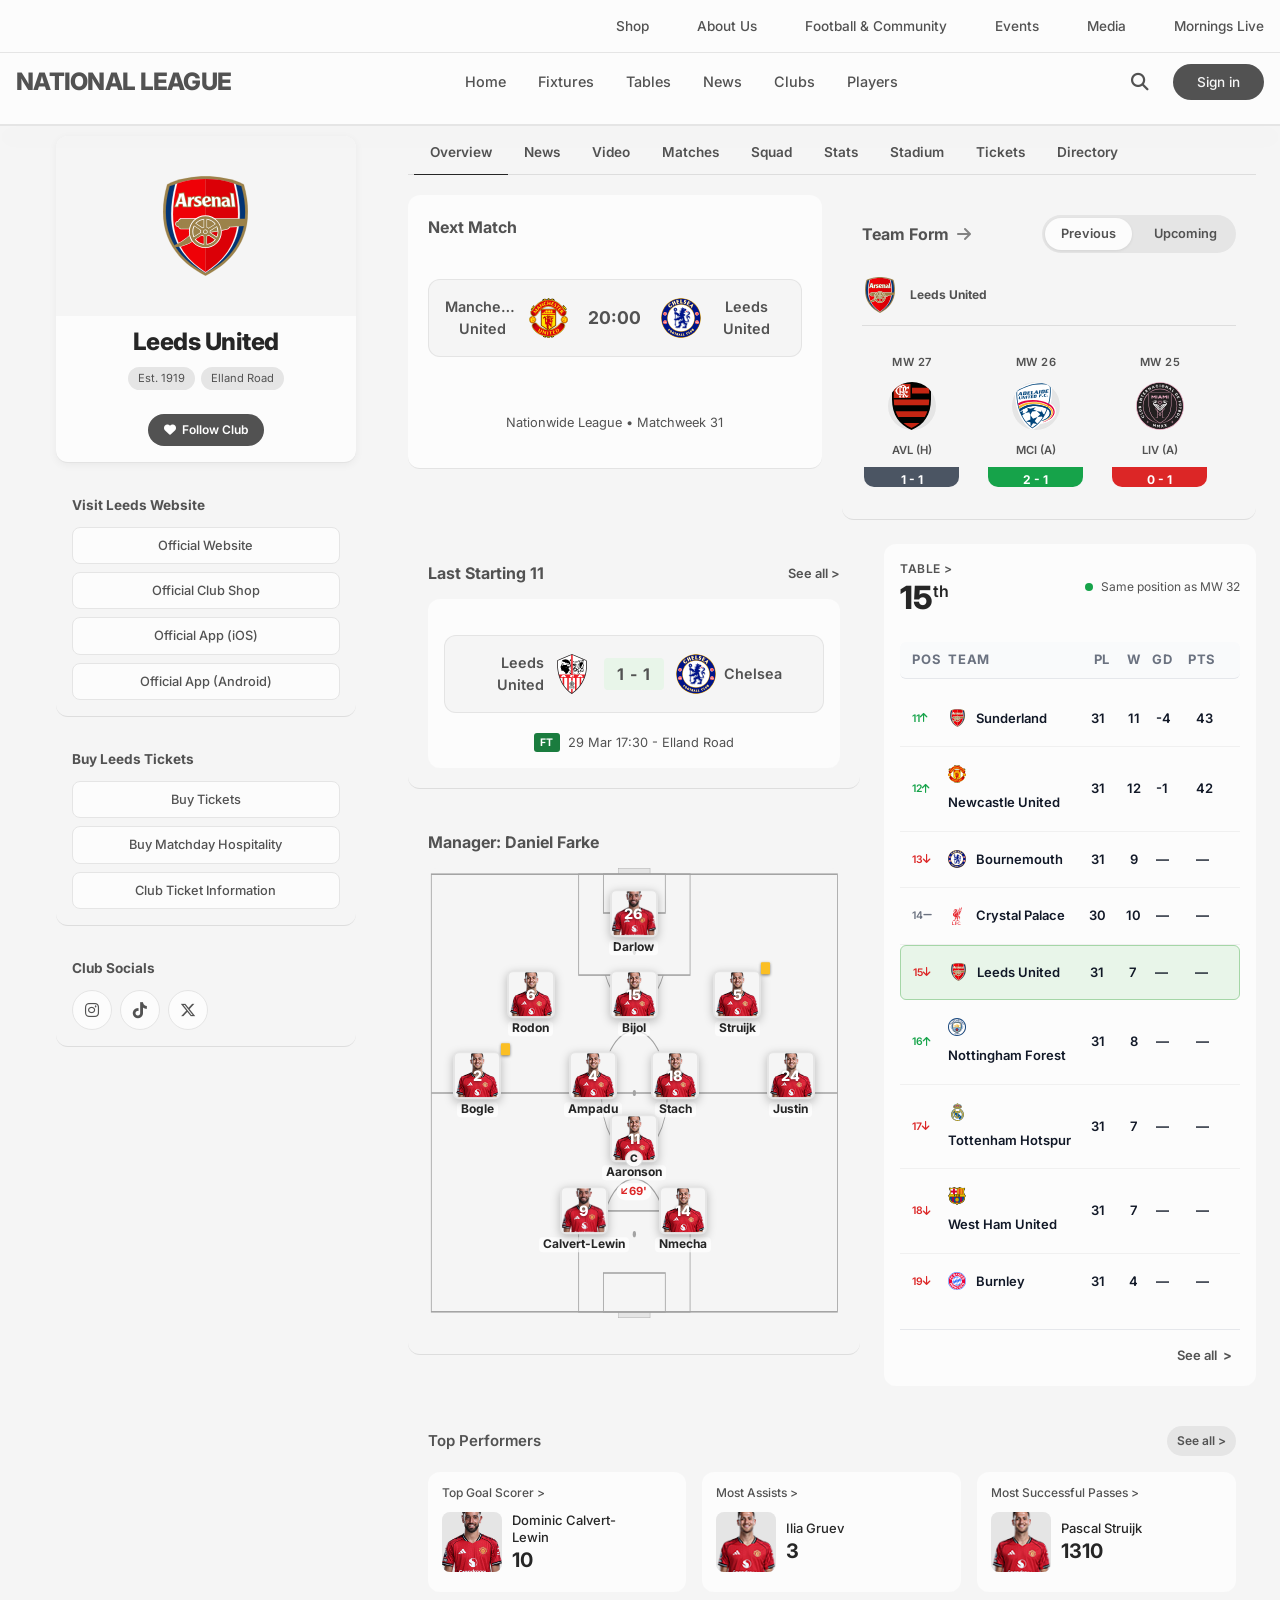
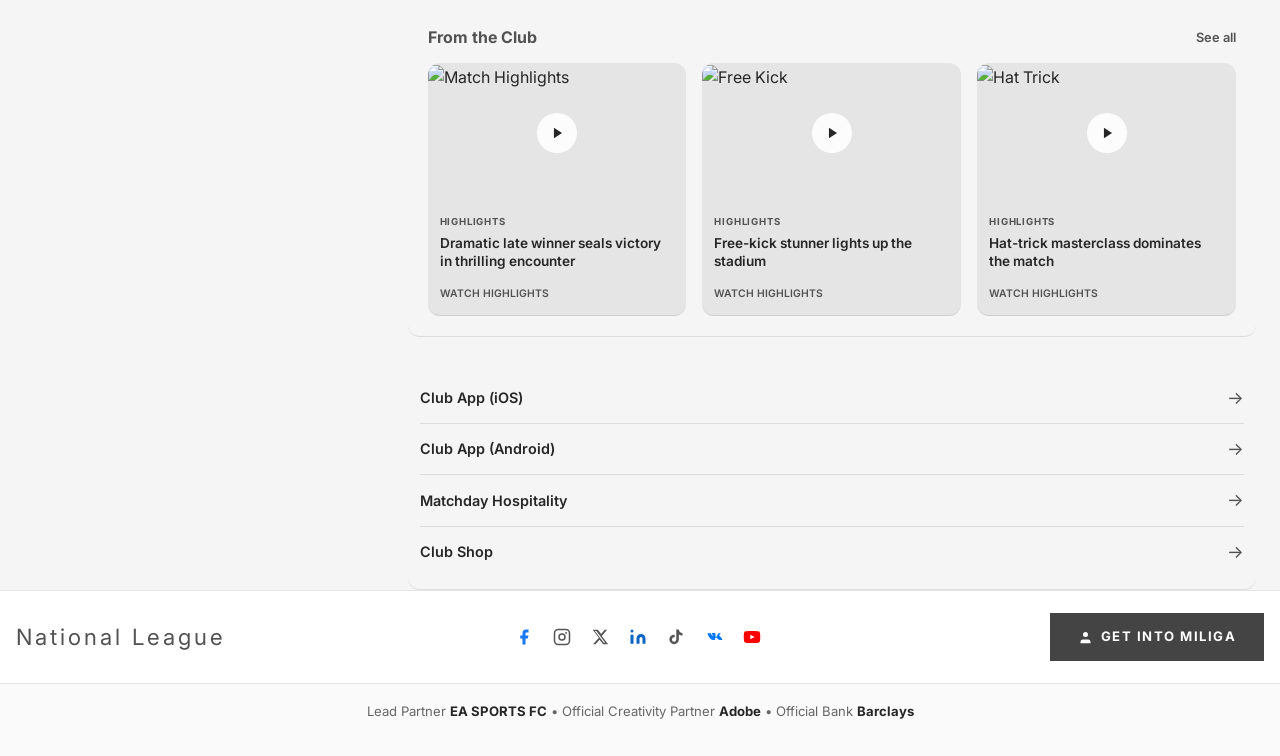
==== pages/club-details.html @ 0bb5fbbd "Created overview for club page" ====
<!doctype html>
<html lang="en">
  <head>
    <meta charset="UTF-8" />
    <meta
      name="viewport"
      content="width=device-width, initial-scale=1.0, viewport-fit=cover"
    />
    <title>Club Details | National League</title>

    <!-- Fonts + Icons -->
    <link rel="preconnect" href="https://fonts.googleapis.com" />
    <link rel="preconnect" href="https://fonts.gstatic.com" crossorigin />
    <link
      href="https://fonts.googleapis.com/css2?family=Inter:ital,opsz,wght@0,14..32,100..900;1,14..32,100..900&family=Montserrat:wght@400;700;800&family=Bebas+Neue&family=Barlow:wght@400;600;700&family=Barlow+Condensed:wght@600;700;800&display=swap"
      rel="stylesheet"
    />
    <link
      rel="stylesheet"
      href="https://cdnjs.cloudflare.com/ajax/libs/font-awesome/6.5.0/css/all.min.css"
    />
    <link
      href="https://cdn.jsdelivr.net/npm/bootstrap@5.3.2/dist/css/bootstrap.min.css"
      rel="stylesheet"
    />
    <link
      rel="stylesheet"
      href="https://cdn.jsdelivr.net/npm/bootstrap-icons@1.11.3/font/bootstrap-icons.min.css"
    />

    <link rel="stylesheet" href="../assets/css/style.css" />
    <link rel="stylesheet" href="../assets/css/club-details.css" />
    <script src="../assets/js/main.js" defer></script>
  </head>

  <body>
    <!-- TOP BAR -->
    <div class="top-bar">
      <div class="top-bar-content">
        <a href="#">Shop</a><a href="#">About Us</a
        ><a href="#">Football & Community</a><a href="#">Events</a
        ><a href="#">Media</a><a href="#">Mornings Live</a>
      </div>
    </div>

    <!-- MAIN HEADER -->
    <header class="main-header">
      <div class="header-content">
        <a href="../index.html" class="logo">NATIONAL LEAGUE</a>
        <div class="nav-links-wrapper">
          <a href="../index.html">Home</a><a href="fixtures.html">Fixtures</a
          ><a href="tables.html">Tables</a><a href="news-logs.html">News</a
          ><a href="clubs.html">Clubs</a><a href="players.html">Players</a>
        </div>
        <div class="search-signin">
          <i class="fas fa-search"></i
          ><a href="#" class="signin-btn">Sign in</a>
        </div>
        <button class="burger-menu" id="burgerBtn" aria-label="Menu">
          <i class="fas fa-bars"></i>
        </button>
      </div>
      <div class="mobile-nav" id="mobileNav">
        <div class="mobile-nav-links">
          <a href="#">Shop</a><a href="#">About Us</a
          ><a href="#">Football & Community</a><a href="#">Events</a
          ><a href="#">Media</a><a href="#">Mornings Live</a
          ><a href="../index.html">Home</a><a href="fixtures.html">Fixtures</a
          ><a href="tables.html">Tables</a><a href="news-logs.html">News</a
          ><a href="clubs.html">Clubs</a><a href="players.html">Players</a>
        </div>
      </div>
    </header>

    <!-- MAIN CONTENT -->
    <div class="club-content">
      <!-- LEFT COLUMN -->
      <div class="club-left-column">
        <!-- CLUB HERO CARD -->
        <div class="club-hero-card">
          <div class="club-hero-logo">
            <img
              src="../assets/logos/england_arsenal.football-logos.cc.svg"
              alt="Leeds United"
              class="club-hero-logo-image"
            />
          </div>
          <div class="club-hero-info">
            <div class="club-hero-name">Leeds United</div>
            <div class="club-hero-meta">
              <span>Est. 1919</span>
              <span>Elland Road</span>
            </div>
          </div>
          <button class="club-follow-btn">
            <i class="fas fa-heart"></i> Follow Club
          </button>
        </div>

        <!-- CLUB LINKS SECTION -->
        <div class="club-links-section">
          <div class="club-links-header">Visit Leeds Website</div>
          <div class="club-links-buttons">
            <button class="club-link-btn">Official Website</button>
            <button class="club-link-btn">Official Club Shop</button>
            <button class="club-link-btn">Official App (iOS)</button>
            <button class="club-link-btn">Official App (Android)</button>
          </div>
        </div>

        <!-- CLUB TICKETS SECTION -->
        <div class="club-tickets-section">
          <div class="club-tickets-header">Buy Leeds Tickets</div>
          <div class="club-tickets-buttons">
            <button class="club-ticket-btn">Buy Tickets</button>
            <button class="club-ticket-btn">Buy Matchday Hospitality</button>
            <button class="club-ticket-btn">Club Ticket Information</button>
          </div>
        </div>

        <!-- CLUB SOCIALS SECTION -->
        <div class="club-socials-section">
          <div class="club-socials-header">Club Socials</div>
          <div class="club-socials-icons">
            <button class="club-social-btn" aria-label="Instagram">
              <i class="fab fa-instagram"></i>
            </button>
            <button class="club-social-btn" aria-label="TikTok">
              <i class="fab fa-tiktok"></i>
            </button>
            <button class="club-social-btn" aria-label="Twitter/X">
              <i class="fab fa-x-twitter"></i>
            </button>
          </div>
        </div>
      </div>

      <!-- RIGHT COLUMN -->
      <div class="club-right-column">
        <!-- TABS -->
        <div class="club-tabs">
          <button class="club-tab active" data-tab="overview">Overview</button>
          <button class="club-tab" data-tab="news">News</button>
          <button class="club-tab" data-tab="video">Video</button>
          <button class="club-tab" data-tab="matches">Matches</button>
          <button class="club-tab" data-tab="squad">Squad</button>
          <button class="club-tab" data-tab="stats">Stats</button>
          <button class="club-tab" data-tab="stadium">Stadium</button>
          <button class="club-tab" data-tab="tickets">Tickets</button>
          <button class="club-tab" data-tab="directory">Directory</button>
        </div>

        <!-- Overview Tab Content -->
        <div class="club-tab-content active" id="overview-content">
          <!-- NEXT MATCH AND TEAM FORM ROW -->
          <div class="club-match-and-form-row">
            <!-- NEXT MATCH CARD -->
            <div class="club-next-match-card">
              <div class="club-match-header">
                <span class="club-match-label">Next Match</span>
              </div>
              <div class="club-match-content">
                <div class="club-team left-team">
                  <div class="club-team-name" id="clubNextHomeTeam">Manchester United</div>
                  <div class="club-team-logo">
                    <img
                      id="clubNextHomeLogo"
                      src="../assets/logos/england_manchester-united.football-logos.cc.svg"
                      alt="Manchester United"
                    />
                  </div>
                </div>
                <div class="club-match-time" id="clubNextMatchTime">20:00</div>
                <div class="club-team right-team">
                  <div class="club-team-logo">
                    <img
                      id="clubNextAwayLogo"
                      src="../assets/logos/england_chelsea.football-logos.cc.svg"
                      alt="Leeds United"
                    />
                  </div>
                  <div class="club-team-name" id="clubNextAwayTeam">Leeds United</div>
                </div>
              </div>
              <div class="club-match-competition">Nationwide League • Matchweek 31</div>
            </div>

            <!-- TEAM FORM SECTION -->
            <div class="club-team-form-section">
              <div class="club-form-header">
                <div class="club-form-header-left">
                  <span class="club-form-title">Team Form</span>
                  <i class="fas fa-arrow-right club-form-arrow"></i>
                </div>
                <div class="club-form-toggle">
                  <button class="club-toggle-btn active" data-form-type="previous">
                    Previous
                  </button>
                  <button class="club-toggle-btn" data-form-type="upcoming">
                    Upcoming
                  </button>
                </div>
              </div>
              <div class="club-team-identifier">
                <img
                  id="clubTeamFormLogo"
                  src="../assets/logos/england_arsenal.football-logos.cc.svg"
                  alt="Leeds United"
                  class="club-team-identifier-logo"
                />
                <span class="club-team-identifier-name" id="clubTeamFormName">Leeds United</span>
              </div>
              <div class="club-match-timeline" id="clubMatchTimeline"></div>
            </div>
          </div>

          <!-- COMBINED SECTION: LEFT (MATCH + FORMATION) AND RIGHT (TABLE) -->
          <div class="club-combined-section">
            <!-- LEFT SIDE: LAST STARTING 11 + FORMATION -->
            <div class="club-left-side">
              <!-- LAST STARTING 11 -->
              <div class="club-left-column-match">
                <div class="club-match-header-row">
                  <h3 class="club-match-header-title">Last Starting 11</h3>
                  <a href="#" class="club-match-see-all">See all ></a>
                </div>
                <div class="club-match-row">
                  <div class="club-match-teams">
                    <div class="club-team-block left">
                      <span class="club-team-name">Leeds United</span
                      ><span class="club-team-logo"
                        ><img
                          src="../assets/logos/france_ajaccio.football-logos.cc.svg"
                          alt="Leeds United"
                      /></span>
                    </div>
                    <span class="club-score-badge">1 - 1</span>
                    <div class="club-team-block right">
                      <span class="club-team-logo"
                        ><img
                          src="../assets/logos/england_chelsea.football-logos.cc.svg"
                          alt="Chelsea" /></span
                      ><span class="club-team-name">Chelsea</span>
                    </div>
                  </div>
                  <div class="club-match-info">
                    <span class="club-result-label">FT</span> 29 Mar 17:30 - Elland Road
                  </div>
                </div>
              </div>

              <!-- MANAGER AND FORMATION -->
              <div class="club-right-column-formation">
                <div class="club-manager-header">
                  <h3 class="club-manager-title">Manager: Daniel Farke</h3>
                </div>

                <!-- Formation Pitch -->
                <div class="club-pitch-outer">
                  <div class="club-pitch">
                    <!-- SVG PITCH MARKINGS (Horizontal - Goals at Top/Bottom) -->
                    <svg class="club-pitch-lines" viewBox="0 0 1000 580" preserveAspectRatio="none"
                      xmlns="http://www.w3.org/2000/svg">
                      <!-- Outer border -->
                      <rect x="8" y="8" width="984" height="564" fill="none" stroke="#a3a3a3" stroke-width="2" />
                      <!-- Centre line (horizontal) -->
                      <line x1="8" y1="290" x2="992" y2="290" stroke="#a3a3a3" stroke-width="2" />
                      <!-- Centre circle -->
                      <circle cx="500" cy="290" r="80" fill="none" stroke="#a3a3a3" stroke-width="2" />
                      <circle cx="500" cy="290" r="4" fill="#a3a3a3" />
                      <!-- TOP penalty area (big box) -->
                      <rect x="365" y="8" width="270" height="130" fill="none" stroke="#a3a3a3" stroke-width="2" />
                      <!-- TOP 6-yard box -->
                      <rect x="425" y="8" width="150" height="50" fill="none" stroke="#a3a3a3" stroke-width="2" />
                      <!-- TOP penalty spot -->
                      <circle cx="500" cy="108" r="4" fill="#a3a3a3" />
                      <!-- TOP penalty arc -->
                      <path d="M 430 138 A 80 80 0 0 0 570 138" fill="none" stroke="#a3a3a3" stroke-width="2" />
                      <!-- BOTTOM penalty area (big box) -->
                      <rect x="365" y="442" width="270" height="130" fill="none" stroke="#a3a3a3" stroke-width="2" />
                      <!-- BOTTOM 6-yard box -->
                      <rect x="425" y="522" width="150" height="50" fill="none" stroke="#a3a3a3" stroke-width="2" />
                      <!-- BOTTOM penalty spot -->
                      <circle cx="500" cy="472" r="4" fill="#a3a3a3" />
                      <!-- BOTTOM penalty arc -->
                      <path d="M 430 442 A 80 80 0 0 1 570 442" fill="none" stroke="#a3a3a3" stroke-width="2" />
                      <!-- TOP goal -->
                      <rect x="462" y="0" width="76" height="8" fill="rgba(163,163,163,0.2)" stroke="#a3a3a3"
                        stroke-width="1" />
                      <!-- BOTTOM goal -->
                      <rect x="462" y="572" width="76" height="8" fill="rgba(163,163,163,0.2)" stroke="#a3a3a3"
                        stroke-width="1" />
                    </svg>

                    <!-- Formation Players - 3-4-1-2 (Horizontal - Goals at Top/Bottom) -->
                    <!-- GK - moved backwards -->
                    <div class="club-player gk-leeds" style="left:50%;top:12%;">
                      <div class="club-p-avatar">
                        <span class="club-p-num">26</span>
                        <img src="../assets/img/recap-image.png" alt="Darlow" class="club-p-img">
                      </div>
                      <span class="club-p-name">Darlow</span>
                    </div>

                    <!-- Center Backs (3) - Horizontal line, moved forward a little -->
                    <div class="club-player leeds" style="left:25%;top:30%;">
                      <div class="club-p-avatar">
                        <span class="club-p-num">6</span>
                        <img src="../assets/img/field-player-1.png" alt="Rodon" class="club-p-img">
                      </div>
                      <span class="club-p-name">Rodon</span>
                    </div>

                    <div class="club-player leeds" style="left:50%;top:30%;">
                      <div class="club-p-avatar">
                        <span class="club-p-num">15</span>
                        <img src="../assets/img/field-player-1.png" alt="Bijol" class="club-p-img">
                      </div>
                      <span class="club-p-name">Bijol</span>
                    </div>

                    <div class="club-player leeds" style="left:75%;top:30%;">
                      <div class="club-p-avatar">
                        <span class="club-p-num">5</span>
                        <img src="../assets/img/field-player-1.png" alt="Struijk" class="club-p-img">
                      </div>
                      <span class="club-p-name">Struijk</span>
                      <div class="club-yellow-card"></div>
                    </div>

                    <!-- Central Midfielders (4) - All in same line for 3-4-1-2 -->
                    <!-- Left Wing-Back -->
                    <div class="club-player leeds" style="left:12%;top:48%;">
                      <div class="club-p-avatar">
                        <span class="club-p-num">2</span>
                        <img src="../assets/img/field-player-1.png" alt="Bogle" class="club-p-img">
                      </div>
                      <span class="club-p-name">Bogle</span>
                      <div class="club-yellow-card"></div>
                    </div>

                    <!-- Central Midfielder -->
                    <div class="club-player leeds" style="left:40%;top:48%;">
                      <div class="club-p-avatar">
                        <span class="club-p-num">4</span>
                        <img src="../assets/img/field-player-1.png" alt="Ampadu" class="club-p-img">
                      </div>
                      <span class="club-p-name">Ampadu</span>
                    </div>

                    <!-- Central Midfielder -->
                    <div class="club-player leeds" style="left:60%;top:48%;">
                      <div class="club-p-avatar">
                        <span class="club-p-num">18</span>
                        <img src="../assets/img/field-player-1.png" alt="Stach" class="club-p-img">
                      </div>
                      <span class="club-p-name">Stach</span>
                    </div>

                    <!-- Right Wing-Back -->
                    <div class="club-player leeds" style="left:88%;top:48%;">
                      <div class="club-p-avatar">
                        <span class="club-p-num">24</span>
                        <img src="../assets/img/field-player-1.png" alt="Justin" class="club-p-img">
                      </div>
                      <span class="club-p-name">Justin</span>
                    </div>

                    <!-- Attacking Midfielder (1) -->
                    <div class="club-player leeds" style="left:50%;top:62%;">
                      <div class="club-p-avatar">
                        <span class="club-p-num">11</span>
                        <img src="../assets/img/field-player-1.png" alt="Aaronson" class="club-p-img">
                        <span class="club-cap-badge">C</span>
                      </div>
                      <span class="club-p-name">Aaronson</span>
                      <div class="club-sub-label"><span class="club-sub-arrow">↙</span>69'</div>
                    </div>

                    <!-- Strikers (2) - Horizontal line -->
                    <div class="club-player leeds" style="left:38%;top:78%;">
                      <div class="club-p-avatar">
                        <span class="club-p-num">9</span>
                        <img src="../assets/img/recap-image.png" alt="Calvert-Lewin" class="club-p-img">
                      </div>
                      <span class="club-p-name">Calvert-Lewin</span>
                    </div>

                    <div class="club-player leeds" style="left:62%;top:78%;">
                      <div class="club-p-avatar">
                        <span class="club-p-num">14</span>
                        <img src="../assets/img/field-player-1.png" alt="Nmecha" class="club-p-img">
                      </div>
                      <span class="club-p-name">Nmecha</span>
                    </div>
                  </div>
                </div>
              </div>
            </div>

            <div class="table-section"> <!-- MIDDLE COLUMN: MATCH INFORMATION -->
              <div class="club-right-column-match-info">
                <div class="club-match-info-card">
                  <!-- Header Section -->
                  <div class="club-match-info-header">
                    <div class="club-match-header-left">
                      <div class="club-match-header-label">Table ></div>
                      <h3 class="club-match-info-title">15<span class="club-superscript">th</span></h3>
                    </div>
                    <div class="club-match-header-right">
                      <div class="club-status-indicator"></div>
                      <div class="club-status-text">Same position as MW 32</div>
                    </div>
                  </div>

                  <!-- Table Header Labels -->
                  <div class="club-match-table-header grid-row">
                    <div class="club-header-cell">Pos</div>
                    <div class="club-header-cell">Team</div>
                    <div class="club-header-cell">Pl</div>
                    <div class="club-header-cell">W</div>
                    <div class="club-header-cell">GD</div>
                    <div class="club-header-cell">Pts</div>
                  </div>

                  <!-- Scrollable Team List -->
                  <div class="club-match-scrollable-list">
                    <div class="club-match-list-item">
                      <div class="grid-row">
                        <div class="club-list-value"><span class="trend-arrow up">11<i class="fas fa-arrow-up"></i></span></div>
                        <div class="club-list-value">
                          <div class="club-team-info">
                            <img src="../assets/logos/england_arsenal.football-logos.cc.svg" alt="Sunderland" class="club-team-mini-logo">
                            <span>Sunderland</span>
                          </div>
                        </div>
                        <div class="club-list-value">31</div>
                        <div class="club-list-value">11</div>
                        <div class="club-list-value">-4</div>
                        <div class="club-list-value">43</div>
                      </div>
                    </div>
                    <div class="club-match-list-item">
                      <div class="grid-row">
                        <div class="club-list-value"><span class="trend-arrow up">12<i class="fas fa-arrow-up"></i></span></div>
                        <div class="club-list-value">
                          <div class="club-team-info">
                            <img src="../assets/logos/england_manchester-united.football-logos.cc.svg" alt="Newcastle United" class="club-team-mini-logo">
                            <span>Newcastle United</span>
                          </div>
                        </div>
                        <div class="club-list-value">31</div>
                        <div class="club-list-value">12</div>
                        <div class="club-list-value">-1</div>
                        <div class="club-list-value">42</div>
                      </div>
                    </div>
                    <div class="club-match-list-item">
                      <div class="grid-row">
                        <div class="club-list-value"><span class="trend-arrow down">13<i class="fas fa-arrow-down"></i></span></div>
                        <div class="club-list-value">
                          <div class="club-team-info">
                            <img src="../assets/logos/england_chelsea.football-logos.cc.svg" alt="Bournemouth" class="club-team-mini-logo">
                            <span>Bournemouth</span>
                          </div>
                        </div>
                        <div class="club-list-value">31</div>
                        <div class="club-list-value">9</div>
                        <div class="club-list-value">—</div>
                        <div class="club-list-value">—</div>
                      </div>
                    </div>
                    <div class="club-match-list-item">
                      <div class="grid-row">
                        <div class="club-list-value"><span class="trend-arrow neutral">14<i class="fas fa-minus"></i></span></div>
                        <div class="club-list-value">
                          <div class="club-team-info">
                            <img src="../assets/logos/england_liverpool.football-logos.cc.svg" alt="Crystal Palace" class="club-team-mini-logo">
                            <span>Crystal Palace</span>
                          </div>
                        </div>
                        <div class="club-list-value">30</div>
                        <div class="club-list-value">10</div>
                        <div class="club-list-value">—</div>
                        <div class="club-list-value">—</div>
                      </div>
                    </div>
                    <div class="club-match-list-item highlighted">
                      <div class="grid-row">
                        <div class="club-list-value"><span class="trend-arrow down">15<i class="fas fa-arrow-down"></i></span></div>
                        <div class="club-list-value">
                          <div class="club-team-info">
                            <img src="../assets/logos/england_arsenal.football-logos.cc.svg" alt="Leeds United" class="club-team-mini-logo">
                            <span>Leeds United</span>
                          </div>
                        </div>
                        <div class="club-list-value">31</div>
                        <div class="club-list-value">7</div>
                        <div class="club-list-value">—</div>
                        <div class="club-list-value">—</div>
                      </div>
                    </div>
                    <div class="club-match-list-item">
                      <div class="grid-row">
                        <div class="club-list-value"><span class="trend-arrow up">16<i class="fas fa-arrow-up"></i></span></div>
                        <div class="club-list-value">
                          <div class="club-team-info">
                            <img src="../assets/logos/england_manchester-city.football-logos.cc.svg" alt="Nottingham Forest" class="club-team-mini-logo">
                            <span>Nottingham Forest</span>
                          </div>
                        </div>
                        <div class="club-list-value">31</div>
                        <div class="club-list-value">8</div>
                        <div class="club-list-value">—</div>
                        <div class="club-list-value">—</div>
                      </div>
                    </div>
                    <div class="club-match-list-item">
                      <div class="grid-row">
                        <div class="club-list-value"><span class="trend-arrow down">17<i class="fas fa-arrow-down"></i></span></div>
                        <div class="club-list-value">
                          <div class="club-team-info">
                            <img src="../assets/logos/spain_real-madrid.football-logos.cc.svg" alt="Tottenham Hotspur" class="club-team-mini-logo">
                            <span>Tottenham Hotspur</span>
                          </div>
                        </div>
                        <div class="club-list-value">31</div>
                        <div class="club-list-value">7</div>
                        <div class="club-list-value">—</div>
                        <div class="club-list-value">—</div>
                      </div>
                    </div>
                    <div class="club-match-list-item">
                      <div class="grid-row">
                        <div class="club-list-value"><span class="trend-arrow down">18<i class="fas fa-arrow-down"></i></span></div>
                        <div class="club-list-value">
                          <div class="club-team-info">
                            <img src="../assets/logos/spain_barcelona.football-logos.cc.svg" alt="West Ham United" class="club-team-mini-logo">
                            <span>West Ham United</span>
                          </div>
                        </div>
                        <div class="club-list-value">31</div>
                        <div class="club-list-value">7</div>
                        <div class="club-list-value">—</div>
                        <div class="club-list-value">—</div>
                      </div>
                    </div>
                    <div class="club-match-list-item">
                      <div class="grid-row">
                        <div class="club-list-value"><span class="trend-arrow down">19<i class="fas fa-arrow-down"></i></span></div>
                        <div class="club-list-value">
                          <div class="club-team-info">
                            <img src="../assets/logos/germany_bayern-munchen.football-logos.cc.svg" alt="Burnley" class="club-team-mini-logo">
                            <span>Burnley</span>
                          </div>
                        </div>
                        <div class="club-list-value">31</div>
                        <div class="club-list-value">4</div>
                        <div class="club-list-value">—</div>
                        <div class="club-list-value">—</div>
                      </div>
                    </div>
                  </div>

                  <!-- Bottom Action Button -->
                  <div class="club-match-actions">
                    <button class="club-action-btn">See all</button>
                  </div>
                </div>
              </div>
            </div>
          </div>

          <!-- top players section -->
           <section class="top-performers">
            <div class="header">
              <h3>Top Performers</h3>
              <button>See all ></button>
            </div>
            <div class="cards">
              <div class="card">
                <p class="card-title">Top Goal Scorer ></p>
                <div class="card-content">
                  <img src="../assets/img/recap-image.png" alt="Dominic Calvert-Lewin" />
                  <div>
                    <p class="name">Dominic Calvert-Lewin</p>
                    <h2 class="value">10</h2>
                  </div>
                </div>
              </div>
              <div class="card">
                <p class="card-title">Most Assists ></p>
                <div class="card-content">
                  <img src="../assets/img/field-player-1.png" alt="Ilia Gruev" />
                  <div>
                    <p class="name">Ilia Gruev</p>
                    <h2 class="value">3</h2>
                  </div>
                </div>
              </div>
              <div class="card">
                <p class="card-title">Most Successful Passes ></p>
                <div class="card-content">
                  <img src="../assets/img/field-player-1.png" alt="Pascal Struijk" />
                  <div>
                    <p class="name">Pascal Struijk</p>
                    <h2 class="value">1310</h2>
                  </div>
                </div>
              </div>
            </div>
           </section>

            <!-- FROM THE CLUBS SECTION -->
            <div class="club-from-clubs-section">
              <div class="club-section-header">
                <h3>From the Club</h3>
                <a href="#" class="club-see-all-link">See all</a>
              </div>
              <div class="club-clubs-cards">
                <div class="club-media-card">
                  <div class="club-thumbnail">
                    <img src="https://picsum.photos/id/1020/300/200" alt="Match Highlights" />
                    <div class="club-play-btn">
                      <svg viewBox="0 0 24 24">
                        <polygon points="5,3 19,12 5,21" />
                      </svg>
                    </div>
                  </div>
                  <div class="club-media-content">
                    <div class="club-badge">HIGHLIGHTS</div>
                    <div class="club-title">
                      Dramatic late winner seals victory in thrilling encounter
                    </div>
                    <a href="#" class="club-link">Watch highlights</a>
                  </div>
                </div>
                <div class="club-media-card">
                  <div class="club-thumbnail">
                    <img src="https://picsum.photos/id/1021/300/200" alt="Free Kick" />
                    <div class="club-play-btn">
                      <svg viewBox="0 0 24 24">
                        <polygon points="5,3 19,12 5,21" />
                      </svg>
                    </div>
                  </div>
                  <div class="club-media-content">
                    <div class="club-badge">HIGHLIGHTS</div>
                    <div class="club-title">
                      Free-kick stunner lights up the stadium
                    </div>
                    <a href="#" class="club-link">Watch highlights</a>
                  </div>
                </div>
                <div class="club-media-card">
                  <div class="club-thumbnail">
                    <img src="https://picsum.photos/id/1022/300/200" alt="Hat Trick" />
                    <div class="club-play-btn">
                      <svg viewBox="0 0 24 24">
                        <polygon points="5,3 19,12 5,21" />
                      </svg>
                    </div>
                  </div>
                  <div class="club-media-content">
                    <div class="club-badge">HIGHLIGHTS</div>
                    <div class="club-title">
                      Hat-trick masterclass dominates the match
                    </div>
                    <a href="#" class="club-link">Watch highlights</a>
                  </div>
                </div>
              </div>
            </div>

          <!-- QUICK LINKS SECTION -->
          <div class="quick-links-section">
            <div class="quick-link-item">
              <span class="link-text">Club App (iOS)</span
              ><span class="link-arrow">→</span>
            </div>
            <div class="quick-link-item">
              <span class="link-text">Club App (Android)</span
              ><span class="link-arrow">→</span>
            </div>
            <div class="quick-link-item">
              <span class="link-text">Matchday Hospitality</span
              ><span class="link-arrow">→</span>
            </div>
            <div class="quick-link-item">
              <span class="link-text">Club Shop</span
              ><span class="link-arrow">→</span>
            </div>
          </div>
        </div>

        <!-- News Tab Content -->
        <div class="club-tab-content hidden" id="news-content">
          <div class="club-placeholder-section">
            <p>News content coming soon...</p>
          </div>
        </div>

        <!-- Video Tab Content -->
        <div class="club-tab-content hidden" id="video-content">
          <div class="club-placeholder-section">
            <p>Video content coming soon...</p>
          </div>
        </div>

        <!-- Matches Tab Content -->
        <div class="club-tab-content hidden" id="matches-content">
          <div class="club-placeholder-section">
            <p>Matches content coming soon...</p>
          </div>
        </div>

        <!-- Squad Tab Content -->
        <div class="club-tab-content hidden" id="squad-content">
          <div class="club-placeholder-section">
            <p>Squad content coming soon...</p>
          </div>
        </div>

        <!-- Stats Tab Content -->
        <div class="club-tab-content hidden" id="stats-content">
          <div class="club-placeholder-section">
            <p>Stats content coming soon...</p>
          </div>
        </div>

        <!-- Stadium Tab Content -->
        <div class="club-tab-content hidden" id="stadium-content">
          <div class="club-placeholder-section">
            <p>Stadium content coming soon...</p>
          </div>
        </div>

        <!-- Tickets Tab Content -->
        <div class="club-tab-content hidden" id="tickets-content">
          <div class="club-placeholder-section">
            <p>Tickets content coming soon...</p>
          </div>
        </div>

        <!-- Directory Tab Content -->
        <div class="club-tab-content hidden" id="directory-content">
          <div class="club-placeholder-section">
            <p>Directory content coming soon...</p>
          </div>
        </div>

      </div>
    </div>

    <!-- FOOTER BAR -->
    <div class="footer-bar-wrap">
      <div class="footer-bar">
        <a href="../index.html" class="footer-brand">National League</a>
        <div class="social-links">
          <a href="#" class="fb" aria-label="Facebook"
            ><svg viewBox="0 0 24 24">
              <path
                d="M18 2h-3a5 5 0 0 0-5 5v3H7v4h3v8h4v-8h3l1-4h-4V7a1 1 0 0 1 1-1h3z"
              /></svg
          ></a>
          <a href="#" aria-label="Instagram"
            ><svg viewBox="0 0 24 24">
              <rect
                x="2"
                y="2"
                width="20"
                height="20"
                rx="5"
                ry="5"
                stroke="currentColor"
                stroke-width="2"
                fill="none"
              />
              <circle
                cx="12"
                cy="12"
                r="4"
                stroke="currentColor"
                stroke-width="2"
                fill="none"
              />
              <circle cx="17.5" cy="6.5" r="1.2" fill="currentColor" /></svg
          ></a>
          <a href="#" aria-label="X"
            ><svg viewBox="0 0 24 24">
              <path
                d="M18.244 2.25h3.308l-7.227 8.26 8.502 11.24H16.17l-4.714-6.231-5.401 6.231H2.744l7.733-8.835L2.25 2.25h6.984l4.259 5.631zm-1.161 17.52h1.833L7.084 4.126H5.117z"
              /></svg
          ></a>
          <a href="#" class="li" aria-label="LinkedIn"
            ><svg viewBox="0 0 24 24">
              <path
                d="M16 8a6 6 0 0 1 6 6v7h-4v-7a2 2 0 0 0-2-2 2 2 0 0 0-2 2v7h-4v-7a6 6 0 0 1 6-6z"
              />
              <rect x="2" y="9" width="4" height="12" />
              <circle cx="4" cy="4" r="2" /></svg
          ></a>
          <a href="#" aria-label="TikTok"
            ><svg viewBox="0 0 24 24">
              <path
                d="M19.59 6.69a4.83 4.83 0 0 1-3.77-4.25V2h-3.45v13.67a2.89 2.89 0 0 1-2.88 2.5 2.89 2.89 0 0 1-2.89-2.89 2.89 2.89 0 0 1 2.89-2.89c.28 0 .54.04.79.1V9.01a6.32 6.32 0 0 0-.79-.05 6.34 6.34 0 0 0-6.34 6.34 6.34 6.34 0 0 0 6.34 6.34 6.34 6.34 0 0 0 6.33-6.34V8.69a8.18 8.18 0 0 0 4.79 1.52V6.76a4.85 4.85 0 0 1-1.02-.07z"
              /></svg
          ></a>
          <a href="#" class="vk" aria-label="VK"
            ><svg viewBox="0 0 24 24">
              <path
                d="M21.547 7h-3.29a.743.743 0 0 0-.655.392s-1.312 2.416-1.734 3.23C14.734 12.813 14 12.126 14 11.11V7.603A1.104 1.104 0 0 0 12.896 6.5h-2.474a1.982 1.982 0 0 0-1.75.813s1.255-.204 1.255 1.49c0 .42.022 1.626.04 2.64C9.97 11.454 8.77 9.24 7.84 7.392A.742.742 0 0 0 7.18 7H3.8a.55.55 0 0 0-.55.64s1.914 4.48 4.08 6.716c1.811 1.869 4.16 1.644 4.16 1.644h1.328a.638.638 0 0 0 .64-.623v-.534s-.022-1.94 1.022-2.227c1.017-.283 2.316 1.879 3.696 2.706A2.35 2.35 0 0 0 19.526 16h2.957a.55.55 0 0 0 .55-.685s-.77-2.065-3.43-4.504c-.814-.745-.948-.99.046-2.01C20.535 7.655 22.072 6 21.547 7z"
              /></svg
          ></a>
          <a href="#" class="yt" aria-label="YouTube"
            ><svg viewBox="0 0 24 24">
              <path
                d="M22.54 6.42a2.78 2.78 0 0 0-1.95-1.96C18.88 4 12 4 12 4s-6.88 0-8.59.46A2.78 2.78 0 0 0 1.46 6.42 29 29 0 0 0 1 12a29 29 0 0 0 .46 5.58 2.78 2.78 0 0 0 1.95 1.96C5.12 20 12 20 12 20s6.88 0 8.59-.46a2.78 2.78 0 0 0 1.95-1.96A29 29 0 0 0 23 12a29 29 0 0 0-.46-5.58z"
              />
              <polygon
                points="9.75 15.02 15.5 12 9.75 8.98 9.75 15.02"
                fill="#fff"
              /></svg
          ></a>
        </div>
        <a href="#" class="btn-get-into"
          ><svg viewBox="0 0 24 24">
            <path d="M20 21v-2a4 4 0 0 0-4-4H8a4 4 0 0 0-4 4v2" />
            <circle cx="12" cy="7" r="4" />
          </svg>
          Get Into Miliga</a
        >
      </div>
    </div>

    <!-- BOTTOM STRIP -->
    <div class="bottom-strip">
      <p>
        Lead Partner <strong>EA SPORTS FC</strong> &bull; Official Creativity
        Partner <strong>Adobe</strong> &bull; Official Bank
        <strong>Barclays</strong>
      </p>
    </div>

    <script src="https://cdn.jsdelivr.net/npm/bootstrap/5.3.2/dist/js/bootstrap.bundle.min.js"></script>
    
    <!-- Tab Switching and Team Form Script -->
    <script>
      // ========== TEAM FORM DATA ==========
      const clubMatchData = {
        previous: [
          { matchday: "MW 27", opponentLogo: "../assets/logos/brazil_flamengo.football-logos.cc.svg", opponent: "Aston Villa", context: "AVL (H)", result: "1 - 1", outcome: "draw" },
          { matchday: "MW 26", opponentLogo: "../assets/logos/australia_adelaide-united.football-logos.cc.svg", opponent: "Manchester City", context: "MCI (A)", result: "2 - 1", outcome: "win" },
          { matchday: "MW 25", opponentLogo: "../assets/logos/usa_inter-miami-cf.football-logos.cc.svg", opponent: "Liverpool", context: "LIV (A)", result: "0 - 1", outcome: "loss" },
          { matchday: "MW 24", opponentLogo: "../assets/logos/italy_juventus.football-logos.cc.svg", opponent: "Chelsea", context: "CHE (H)", result: "1 - 1", outcome: "draw" },
          { matchday: "MW 23", opponentLogo: "../assets/logos/england_manchester-city.football-logos.cc.svg", opponent: "Tottenham", context: "TOT (H)", result: "3 - 1", outcome: "win" }
        ],
        upcoming: [
          { matchday: "MW 31", opponentLogo: "../assets/logos/germany_borussia-dortmund.football-logos.cc.svg", opponent: "Brentford", context: "BRE (A)", result: "20 Apr", outcome: "upcoming" },
          { matchday: "MW 32", opponentLogo: "../assets/logos/france_ajaccio.football-logos.cc.svg", opponent: "Chelsea", context: "CHE (H)", result: "27 Apr", outcome: "upcoming" },
          { matchday: "MW 33", opponentLogo: "../assets/logos/england_accrington.football-logos.cc.svg", opponent: "Arsenal", context: "ARS (A)", result: "04 May", outcome: "upcoming" },
          { matchday: "MW 34", opponentLogo: "../assets/logos/italy_juventus.football-logos.cc.svg", opponent: "Man City", context: "MCI (H)", result: "11 May", outcome: "upcoming" },
          { matchday: "MW 35", opponentLogo: "../assets/logos/scotland_aberdeen.football-logos.cc.svg", opponent: "Liverpool", context: "LIV (H)", result: "18 May", outcome: "upcoming" }
        ]
      };

      function renderClubMatchTimeline(type) {
        const timeline = document.getElementById("clubMatchTimeline");
        if (!timeline) return;
        const matches = clubMatchData[type] || [];
        timeline.innerHTML = matches.map(m => `
          <div class="club-match-item">
            <div class="club-match-day">${m.matchday}</div>
            <div class="club-opponent-crest"><img src="${m.opponentLogo}" alt="${m.opponent}"></div>
            <div class="club-match-context">${m.context}</div>
            <div class="club-result-bar ${m.outcome === 'upcoming' ? '' : m.outcome}">${m.result}</div>
          </div>
        `).join('');
      }

      function initClubTeamFormToggle() {
        const toggleBtns = document.querySelectorAll(".club-toggle-btn");
        toggleBtns.forEach((btn) => {
          btn.addEventListener("click", () => {
            const type = btn.getAttribute("data-form-type");
            if (!type) return;
            toggleBtns.forEach((b) => b.classList.remove('active'));
            btn.classList.add('active');
            renderClubMatchTimeline(type);
          });
        });
      }

      // ========== BURGER MENU ==========
      function initClubBurgerMenu() {
        const burgerBtn = document.getElementById('burgerBtn');
        const mobileNav = document.getElementById('mobileNav');
        if (burgerBtn && mobileNav) {
          burgerBtn.addEventListener('click', function(e) {
            e.stopPropagation();
            mobileNav.classList.toggle('open');
          });
          document.addEventListener('click', function(event) {
            if (!mobileNav.contains(event.target) && !burgerBtn.contains(event.target)) {
              mobileNav.classList.remove('open');
            }
          });
        }
      }

      document.addEventListener('DOMContentLoaded', function() {
        // Tab Switching
        const tabs = document.querySelectorAll('.club-tab');
        const tabContents = document.querySelectorAll('.club-tab-content');
        
        tabs.forEach(tab => {
          tab.addEventListener('click', function() {
            tabs.forEach(t => t.classList.remove('active'));
            this.classList.add('active');
            tabContents.forEach(content => content.classList.add('hidden'));
            const tabId = this.getAttribute('data-tab');
            const targetContent = document.getElementById(tabId + '-content');
            if (targetContent) targetContent.classList.remove('hidden');
          });
        });

        // Team Form Toggle
        initClubTeamFormToggle();
        renderClubMatchTimeline("previous");

        // Burger Menu
        initClubBurgerMenu();
      });
    </script>
  </body>
</html>
---- assets/css/style.css ----
/* ============================================
   MONOCHROME DESIGN SYSTEM – FULL COLOUR IMAGES
   ============================================ */
:root {
  --pure-white: #f5f5f5;
  --off-white: #f5f5f5;
  --light-white: #fcfcfc;
  --light-gray: #e5e5e5;
  --medium-gray: #a3a3a3;
  --dark-gray: #525252;
  --charcoal: #262626;
  --pure-black: #525252;
  --muted: #6c757d;
  --yellow: #ffd700;
  --red: #c8102e;
  --sub-red: #ff4444;
  --font-sans: "Inter", -apple-system, BlinkMacSystemFont, sans-serif;
  --font-mont: "Montserrat", sans-serif;
  --space-xs: 0.5rem;
  --space-sm: 1rem;
  --space-md: 1.5rem;
  --space-lg: 2rem;
  --space-xl: 3rem;
  --transition-fast: 200ms ease;
  --transition-base: 300ms ease;
  --border-radius-full: 9999px;
}

/* Bold default select options */
option[value="all"],
option[value="36"] {
  font-weight: bold;
}
select#mwDropdown option {
  font-weight: 500;
}
select#compFilter,
select#mwDropdown,
select#clubFilter {
  font-weight: bold;
}
select#compFilter option[value="all"],
select#clubFilter option[value="all"],
select#mwDropdown option[value="36"] {
  font-weight: bold;
}

* {
  margin: 0;
  padding: 0;
  box-sizing: border-box;
}

html,
body {
  overflow-x: hidden;
  width: 100%;
  position: relative;
}

body {
  font-family: var(--font-sans);
  background: var(--off-white) !important;
  color: var(--charcoal);
  line-height: 1.5;
  -webkit-font-smoothing: antialiased;
  /* Combined height of top-bar + header (both fixed, no dynamic hiding) */
  padding-top: 106px;
  transition: padding-top 0.3s cubic-bezier(0.2, 0.9, 0.4, 1.1);
}
/* Override any script‑added class – top bar never hides */
body.top-bar-hidden {
  padding-top: 106px;
}

@media (max-width: 720px) {
  body {
    padding-top: 70px; /* top-bar doesn't exist on mobile */
  }
}

h1,
h2,
h3,
h4,
h5,
h6 {
  font-weight: bold;
}

/* Index page centralising and spacing like tables layout */
.index-page-wrapper {
  max-width: 1440px;
  margin: 0 auto;
  padding: 20px 16px 32px;
}

.fixture-page-content {
  max-width: 1440px;
  margin: 0 auto;
  padding: 20px 16px 32px;
}

.index-page-wrapper .header-banner,
.index-page-wrapper .hero-row,
.index-page-wrapper .trending-bar {
  margin-bottom: 14px;
}

/* NO BLACK & WHITE – full colour images */
img {
  transition: filter var(--transition-base);
}

/* ========== GENERAL CSS ========== */
/* Styles that appear on ALL pages (header, footer, typography, etc.) */

/* ----- TOP BAR (always visible, no hide) ----- */
.top-bar {
  background: var(--light-white);
  padding: var(--space-sm) 0;
  border-bottom: 1px solid var(--light-gray);
  position: fixed;
  top: 0;
  left: 0;
  width: 100%;
  z-index: 200;
  transform: translateZ(0);
}
/* Disable any hiding animation */
.top-bar.hide {
  transform: translateY(0);
}
.top-bar-content {
  max-width: 1440px;
  margin: 0 auto;
  display: flex;
  justify-content: flex-end;
  gap: var(--space-xl);
  flex-wrap: wrap;
  padding: 0 16px;
}
.top-bar a {
  color: var(--dark-gray);
  text-decoration: none;
  font-size: 0.85rem;
  font-weight: 500;
}
.top-bar a:hover {
  color: var(--charcoal);
}

/* ----- MAIN HEADER (fixed right below top-bar) ----- */
.main-header {
  background: var(--light-white);
  padding: var(--space-md) 0;
  border-bottom: 1px solid var(--light-gray);
  position: fixed;
  top: 40px;
  left: 0;
  width: 100%;
  z-index: 150;
  transform: translateZ(0);
  transition: top 0.3s cubic-bezier(0.2, 0.9, 0.4, 1.1);
}
.main-header.full-top {
  top: 0;
}
.header-content {
  max-width: 1440px;
  margin: 0 auto;
  display: flex;
  align-items: center;
  justify-content: space-between;
  gap: var(--space-sm);
  padding: 0 16px;
}

.logo {
  font-size: 1.5rem;
  font-weight: 800;
  color: var(--pure-black);
  text-decoration: none;
  letter-spacing: -0.03em;
  white-space: nowrap;
}

.nav-links-wrapper {
  display: flex;
  gap: var(--space-lg);
  align-items: center;
  flex-wrap: wrap;
}
.nav-links-wrapper a {
  color: var(--dark-gray);
  text-decoration: none;
  font-weight: 500;
  font-size: 0.9rem;
  position: relative;
  transition: color var(--transition-fast);
}
.nav-links-wrapper a::after {
  content: "";
  position: absolute;
  bottom: -4px;
  left: 0;
  width: 0;
  height: 2px;
  background: var(--charcoal);
  transition: width var(--transition-base);
}
.nav-links-wrapper a:hover {
  color: var(--charcoal);
}
.nav-links-wrapper a:hover::after {
  width: 100%;
}

.search-signin {
  display: flex;
  gap: var(--space-md);
  align-items: center;
}
.search-signin i {
  font-size: 1.1rem;
  color: var(--dark-gray);
  cursor: pointer;
  transition: color var(--transition-fast);
}
.search-signin i:hover {
  color: var(--pure-black);
}
.signin-btn {
  background: var(--pure-black);
  color: var(--pure-white) !important;
  padding: var(--space-xs) var(--space-md);
  border-radius: var(--border-radius-full);
  font-size: 0.85rem !important;
  font-weight: 500;
  text-decoration: none;
  transition: background var(--transition-fast);
  white-space: nowrap;
}
.signin-btn:hover {
  background: var(--charcoal);
}

/* Burger button – hidden on desktop, visible on mobile/tablet */
.burger-menu {
  display: none;
  background: transparent;
  border: none;
  font-size: 1.75rem;
  cursor: pointer;
  color: var(--pure-black);
  padding: 0.5rem;
  line-height: 1;
  transition: all var(--transition-fast);
  border-radius: 50%;
  width: 44px;
  height: 44px;
  align-items: center;
  justify-content: center;
  flex-shrink: 0;
}
.burger-menu:hover {
  background-color: var(--off-white);
  border-radius: 50%;
  border: 1px solid var(--light-gray);
}

.mobile-nav {
  position: absolute;
  top: 100%;
  left: 0;
  width: 100%;
  background: var(--light-white);
  box-shadow: 0 12px 20px rgba(0, 0, 0, 0.08);
  border-top: 1px solid var(--light-gray);
  border-bottom: 1px solid var(--light-gray);
  max-height: 0;
  overflow: hidden;
  transition: max-height 0.35s ease-out;
  z-index: 99;
  display: block;
}
.mobile-nav.open {
  max-height: calc(100vh - 70px);
  overflow-y: auto;
  transition: max-height 0.4s ease-in;
}
.mobile-nav .mobile-nav-links {
  display: flex;
  flex-direction: column;
  padding: var(--space-md) var(--space-lg);
  gap: var(--space-md);
}
.mobile-nav .mobile-nav-links a {
  color: var(--dark-gray);
  text-decoration: none;
  font-weight: 500;
  font-size: 1rem;
  padding: 0.25rem 0;
  position: relative;
  display: inline-block;
  width: fit-content;
}
.mobile-nav .mobile-nav-links a::after {
  content: "";
  position: absolute;
  bottom: -2px;
  left: 0;
  width: 0;
  height: 2px;
  background: var(--pure-black);
  transition: width var(--transition-base);
}
.mobile-nav .mobile-nav-links a:hover {
  color: var(--pure-black);
}
.mobile-nav .mobile-nav-links a:hover::after {
  width: 100%;
}

/* ----- TRENDING BAR ----- */
.trending-bar {
  background: var(--light-white);
  border-bottom: 2px solid var(--off-white);
  border-top: 2px solid var(--off-white);
  padding: var(--space-sm) 0;
  overflow: hidden;
  white-space: nowrap;
}
.trending-content {
  display: flex;
  gap: var(--space-xl);
  animation: scroll 30s linear infinite;
  white-space: nowrap;
  padding: 0 16px;
}
@keyframes scroll {
  0% {
    transform: translateX(0);
  }
  100% {
    transform: translateX(-50%);
  }
}
.trending-item {
  display: inline-flex;
  align-items: center;
  gap: var(--space-xs);
  color: var(--dark-gray);
  font-size: 0.9rem;
}
.live-badge {
  background: var(--pure-black);
  color: var(--pure-white);
  padding: 2px 8px;
  border-radius: var(--border-radius-full);
  font-size: 0.7rem;
  font-weight: 600;
  text-transform: uppercase;
}

/* ----- CONTENT CONTAINER & PAGE HEADER (shared) ----- */
.content-container {
  max-width: 1440px;
  margin: 0 auto;
  padding: 24px 16px 40px;
}
.hero-white-bg {
  background: var(--off-white);
}
.page-header {
  background: linear-gradient(135deg, #525252 0%, #3d3d3d 55%, #f5f5f5 100%);
  padding: 28px 60px 36px;
  position: relative;
  overflow: hidden;
  margin: 0 auto;
  max-width: 1440px;
}
.page-header::before {
  content: "";
  position: absolute;
  inset: 0;
  background: url("data:image/svg+xml,%3Csvg width='60' height='60' viewBox='0 0 60 60' xmlns='http://www.w3.org/2000/svg'%3E%3Cg fill='none' fill-rule='evenodd'%3E%3Cg fill='%23ffffff' fill-opacity='0.04'%3E%3Cpath d='M36 34v-4h-2v4h-4v2h4v4h2v-4h4v-2h-4zM6 34v-4H4v4H0v2h4v4h2v-4h4v-2H6zM6 4V0H4v4H0v2h4v4h2V6h4V4H6z'/%3E%3C/g%3E%3C/g%3E%3C/svg%3E");
}
.page-header h1 {
  font-family: var(--font-sans);
  font-size: clamp(2rem, 5vw, 3rem);
  font-weight: 800;
  color: #fff;
  letter-spacing: -0.5px;
  margin-bottom: 0.25rem;
}
.page-subtitle {
  font-family: var(--font-sans);
  font-size: 1rem;
  color: rgba(255, 255, 255, 0.8);
  margin-top: 0.5rem;
}

/* ----- BUTTONS & BADGES (reused) ----- */
.btn-view-all {
  font-family: "Inter", sans-serif;
  font-size: 0.7rem;
  font-weight: 700;
  letter-spacing: 1px;
  text-transform: uppercase;
  background: #525252;
  color: #fff;
  border: none;
  padding: 8px 18px;
  cursor: pointer;
  border-radius: 3px;
  transition: background 0.2s;
  text-decoration: none;
}
.btn-view-all:hover {
  background: #3d3d3d;
}

/* ----- FOOTER BAR (all pages) ----- */
.footer-bar-wrap {
  border-top: 1px solid var(--light-gray);
  background: #fff;
  padding: 0 16px;
}
.footer-bar {
  max-width: 1440px;
  margin: 0 auto;
  display: flex;
  align-items: center;
  justify-content: space-between;
  padding: 22px 0;
  gap: 20px;
  flex-wrap: wrap;
}
.footer-brand {
  font-family: "Inter", sans-serif;
  font-size: 1.4rem;
  letter-spacing: 3px;
  color: var(--dark-gray);
  text-decoration: none;
  white-space: nowrap;
}
.social-links {
  display: flex;
  align-items: center;
  gap: 20px;
}
.social-links a {
  color: #555;
  text-decoration: none;
  transition: color 0.2s;
  display: flex;
  align-items: center;
}
.social-links a:hover {
  color: var(--dark-gray);
}
.social-links svg {
  width: 18px;
  height: 18px;
  fill: currentColor;
}
.social-links a.yt {
  color: #ff0000;
}
.social-links a.fb {
  color: #1877f2;
}
.social-links a.li {
  color: #0a66c2;
}
.social-links a.vk {
  color: #0077ff;
}
.btn-get-into {
  font-family: "Inter", sans-serif;
  font-size: 0.82rem;
  font-weight: 700;
  letter-spacing: 1.5px;
  text-transform: uppercase;
  background: #444;
  color: #fff;
  border: none;
  padding: 14px 28px;
  cursor: pointer;
  text-decoration: none;
  display: flex;
  align-items: center;
  gap: 8px;
  transition: background 0.2s;
  white-space: nowrap;
}
.btn-get-into:hover {
  background: #1a7c3e;
}
.btn-get-into svg {
  width: 15px;
  height: 15px;
  fill: #fff;
}
.bottom-strip {
  border-top: 1px solid var(--light-gray);
  background: #fafafa;
  padding: 18px 16px;
  text-align: center;
}
.bottom-strip p {
  font-size: 0.82rem;
  color: #666;
}
.bottom-strip strong {
  color: var(--charcoal);
  font-weight: 700;
}

/* ----- COMMON GRID & CARD STYLES (shared by index, news-logs, statistics) ----- */
.news-logs-section {
  background: var(--off-white);
}
.news-logs-section .content-container {
  padding-top: 10px;
}
.section-wrapper {
  display: grid;
  grid-template-columns: 1fr 340px;
  gap: 24px;
  max-width: 1440px;
  margin: 0 auto;
  padding: 32px 0;
}
.news-panel .panel-header,
.logs-panel .panel-header {
  display: flex;
  align-items: center;
  justify-content: space-between;
  margin-bottom: 20px;
}
.panel-title {
  font-family: "Inter", sans-serif;
  font-size: 1.5rem;
  font-weight: 700;
  letter-spacing: 1px;
  text-transform: uppercase;
  color: #525252;
  position: relative;
  padding-left: 16px;
}
.panel-title::before {
  content: "";
  position: absolute;
  left: 0;
  top: 4px;
  bottom: 4px;
  width: 5px;
  background: var(--charcoal);
  border-radius: 2px;
}
.news-grid {
  display: grid;
  grid-template-columns: repeat(auto-fit, minmax(280px, 1fr));
  gap: 16px;
}
.news-card {
  background: var(--pure-white);
  border-radius: 6px;
  overflow: hidden;
  display: flex;
  flex-direction: column;
  transition:
    transform 0.2s,
    border-color 0.2s;
  cursor: pointer;
  border: 1px solid #e5e5e5;
  width: 100%;
  min-height: 280px;
}
.news-card:hover {
  transform: translateY(-3px);
  border-color: #c5c5c5;
}
.news-card.featured {
  grid-column: span 2;
  flex-direction: row;
}
.card-img {
  width: 100%;
  height: auto;
  min-height: 160px;
  object-fit: cover;
  display: block;
}
.news-card.featured .card-img {
  width: 45%;
  height: auto;
  min-height: 200px;
  flex-shrink: 0;
}
.news-card .card-body {
  padding: 16px 18px 20px;
  display: flex;
  flex-direction: column;
  flex: 1;
}
.card-date {
  font-size: 0.65rem;
  font-weight: 600;
  letter-spacing: 1px;
  text-transform: uppercase;
  color: #525252;
  margin-bottom: 6px;
}
.news-card .card-title {
  font-weight: 400;
  font-size: 14px;
  line-height: 1.3;
  margin-bottom: 0.25rem;
  color: var(--pure-black);
}
.news-card.featured .card-title {
  font-size: 1.1rem;
}
.card-excerpt {
  font-size: 0.84rem;
  color: #777;
  line-height: 1.55;
  overflow: hidden;
  text-overflow: ellipsis;
  display: -webkit-box;
  -webkit-line-clamp: 2;
  -webkit-box-orient: vertical;
}
.logs-tabs {
  display: flex;
  gap: 0;
  margin-bottom: 0;
}
.tab-btn {
  flex: 1;
  font-family: "Inter", sans-serif;
  font-size: 0.7rem;
  font-weight: 700;
  letter-spacing: 1px;
  text-transform: uppercase;
  padding: 10px 8px;
  border: none;
  cursor: pointer;
  transition:
    background 0.2s,
    color 0.2s;
  background: #d5d5d5;
  color: #777;
}
.tab-btn.active {
  background: #525252;
  color: #fff;
}
.tab-btn:first-child {
  border-radius: 3px 0 0 0;
}
.tab-btn:last-child {
  border-radius: 0 3px 0 0;
}
.logs-table-wrap {
  background: #fff;
  border-radius: 0 0 6px 6px;
  overflow: hidden;
}
.logs-head {
  display: grid;
  grid-template-columns: 24px 1fr 52px 52px 52px;
  gap: 0;
  padding: 8px 12px;
  background: #f7f7f7;
  border-bottom: 1px solid var(--light-gray);
}
.logs-head span {
  font-family: "Inter", sans-serif;
  font-size: 0.65rem;
  font-weight: 700;
  letter-spacing: 1px;
  text-transform: uppercase;
  color: #777;
  text-align: center;
}
.logs-head span:nth-child(2) {
  text-align: left;
}
.log-row {
  display: grid;
  grid-template-columns: 24px 1fr 52px 52px 52px;
  gap: 0;
  align-items: center;
  padding: 9px 12px;
  border-bottom: 1px solid var(--light-gray);
  transition: background 0.15s;
}
.log-row:hover {
  background: #fafafa;
}
.log-row:last-child {
  border-bottom: none;
}
.log-pos {
  font-size: 11px;
  font-family: "Inter", sans-serif;
  font-weight: 400;
  color: var(--pure-black);
}
.log-row:nth-child(1) .log-pos {
  color: #c9a227;
}
.log-row:nth-child(2) .log-pos {
  color: #9e9e9e;
}
.log-row:nth-child(3) .log-pos {
  color: #a0522d;
}
.log-club {
  display: flex;
  align-items: center;
  gap: 8px;
}
.club-badge-img {
  width: 24px;
  height: 24px;
  object-fit: contain;
  flex-shrink: 0;
}
.club-name {
  font-size: 11px;
  font-family: "Inter", sans-serif;
  font-weight: 400;
  color: var(--pure-black);
  white-space: nowrap;
  overflow: hidden;
  text-overflow: ellipsis;
  max-width: 140px;
  position: relative;
  cursor: pointer;
}
.club-name:hover {
  overflow: visible;
  white-space: normal;
  word-wrap: break-word;
  position: absolute;
  z-index: 10;
  background: var(--pure-white);
  padding: 4px 8px;
  border-radius: 4px;
  box-shadow: 0 2px 8px rgba(0, 0, 0, 0.15);
  max-width: none;
}
.log-stat {
  font-size: 11px;
  font-family: "Inter", sans-serif;
  font-weight: 400;
  text-align: center;
  color: var(--pure-black);
}
.log-pts {
  font-size: 11px;
  font-family: "Inter", sans-serif;
  font-weight: 700;
  text-align: center;
  color: var(--pure-black);
}
.tab-content {
  display: none;
}
.tab-content.active {
  display: block;
}
.ps-grid {
  display: grid;
  grid-template-columns: 1fr 1fr 1fr 1fr;
  gap: 14px;
}

/* Responsive styles for ps-grid and stats-card */
@media (max-width: 1023px) {
  .ps-grid {
    grid-template-columns: 1fr 1fr;
  }
}

@media (max-width: 720px) {
  .ps-grid {
    grid-template-columns: 1fr 1fr;
  }
}

@media (max-width: 480px) {
  .ps-grid {
    grid-template-columns: 1fr;
  }
  .stats-card {
    border-radius: 8px;
  }
  .stats-header {
    padding: 12px 14px 10px;
  }
  .stats-title {
    font-size: 11px;
  }
  .player-row {
    grid-template-columns: 18px 44px 1fr 28px;
    gap: 8px;
    padding: 8px 12px;
  }
  .player-avatar {
    width: 36px;
    height: 36px;
  }
  .player-name {
    font-size: 10px;
  }
  .player-club {
    font-size: 10px;
  }
  .player-stat {
    font-size: 12px;
  }
}

@media (max-width: 360px) {
  .ps-grid {
    grid-template-columns: 1fr;
    gap: 10px;
  }
  .stats-card {
    border-radius: 6px;
  }
  .stats-header {
    padding: 10px 12px 8px;
  }
  .stats-title {
    font-size: 10px;
  }
  .player-row {
    grid-template-columns: 16px 38px 1fr 26px;
    gap: 6px;
    padding: 6px 10px;
  }
  .player-avatar {
    width: 32px;
    height: 32px;
  }
  .player-name {
    font-size: 9px;
  }
  .player-club {
    font-size: 9px;
  }
  .player-stat {
    font-size: 11px;
  }
}
.stats-card {
  background: var(--charcoal);
  border-radius: 12px;
  overflow: hidden;
  display: flex;
  flex-direction: column;
}
.stats-header {
  display: flex;
  align-items: center;
  justify-content: space-between;
  padding: 16px 18px 12px;
  border-bottom: 1px solid #333;
}
.stats-title {
  font-family: "Inter", sans-serif;
  font-size: 12px;
  font-weight: 700;
  color: #fff;
  letter-spacing: 0.5px;
  text-transform: uppercase;
  display: flex;
  align-items: center;
  gap: 6px;
}
.stats-title svg {
  width: 14px;
  height: 14px;
  fill: #fff;
  opacity: 0.7;
}
.player-list {
  display: flex;
  flex-direction: column;
}
.player-row {
  display: grid;
  grid-template-columns: 20px 52px 1fr 32px;
  align-items: center;
  gap: 10px;
  padding: 10px 14px;
  border-bottom: 1px solid #333;
  transition: background 0.15s;
}
.player-row:hover {
  background: rgba(255, 255, 255, 0.04);
}
.player-row:last-child {
  border-bottom: none;
}
.player-rank {
  font-family: "Inter", sans-serif;
  font-size: 11px;
  font-weight: 700;
  color: #aaa;
  text-align: center;
}
.player-avatar {
  width: 44px;
  height: 44px;
  border-radius: 8px;
  object-fit: cover;
  background: #333;
  display: flex;
  align-items: center;
  justify-content: center;
  overflow: hidden;
  flex-shrink: 0;
}
.player-avatar img {
  width: 100%;
  height: 100%;
  object-fit: cover;
  border-radius: 8px;
}
.player-info {
  display: flex;
  flex-direction: column;
  gap: 2px;
  min-width: 0;
}
.player-name {
  font-family: "Inter", sans-serif;
  font-size: 11px;
  font-weight: 400;
  color: #fff;
  white-space: nowrap;
  overflow: hidden;
  text-overflow: ellipsis;
}
.player-club {
  display: flex;
  align-items: center;
  gap: 4px;
  font-family: "Inter", sans-serif;
  font-size: 11px;
  color: #aaa;
}
.club-dot {
  width: 8px;
  height: 8px;
  border-radius: 50%;
  flex-shrink: 0;
}
.player-stat {
  font-family: "Inter", sans-serif;
  font-size: 14px;
  font-weight: 700;
  color: #fff;
  text-align: right;
}
.poll-card {
  background: var(--charcoal);
  border-radius: 12px;
  padding: 32px 24px;
  display: flex;
  flex-direction: column;
  align-items: center;
  justify-content: center;
  gap: 14px;
}
.poll-question {
  font-family: "Inter", sans-serif;
  font-size: 14px;
  font-weight: 700;
  color: #fff;
  text-align: center;
  line-height: 1.4;
}
.poll-sub {
  font-family: "Inter", sans-serif;
  font-size: 11px;
  color: #aaa;
  text-align: center;
}
.poll-options {
  display: flex;
  flex-direction: column;
  gap: 10px;
  width: 100%;
  margin-top: 8px;
}
.poll-btn {
  width: 100%;
  padding: 12px 20px;
  background: #fff;
  color: #111;
  border: none;
  border-radius: 8px;
  font-family: "Inter", sans-serif;
  font-size: 11px;
  font-weight: 700;
  cursor: pointer;
  transition:
    background 0.2s,
    color 0.2s,
    transform 0.15s;
  text-align: center;
}
.poll-btn:hover {
  background: #1a7c3e;
  color: #fff;
  transform: scale(1.02);
}
.poll-btn.selected {
  background: #1a7c3e;
  color: #fff;
}

/* ----- GENERAL RESPONSIVE STYLES ----- */
@media (max-width: 1023px) {
  .nav-links-wrapper {
    display: none !important;
  }
  .burger-menu {
    display: flex !important;
  }
  .hero-row {
    flex-direction: column;
  }
  .left-col-fixed,
  .middle-col-flex,
  .right-col-flex {
    width: 100%;
    flex: auto;
  }
  .left-col-fixed .video-card,
  .middle-col-flex .middle-features-card,
  .right-col-flex .scrollable-card {
    height: auto;
    min-height: 420px;
  }
  .video-overlay-solid {
    text-align: center;
    padding: 0.75rem 1rem;
  }
  .headline-large {
    font-size: 24px;
  }
  .headline-medium {
    font-size: 12px;
  }
  .card-wrapper {
    flex: 0 0 calc(33.33% - 0.8rem);
  }
  .carousel-header {
    text-align: center;
    border-left: none;
    padding-left: 0;
    font-size: 20px;
  }
  .content-container {
    padding: 24px 16px 32px;
  }
  .section-wrapper {
    grid-template-columns: 1fr;
    padding: 32px 0;
  }
  .video-grid {
    grid-template-columns: repeat(3, 1fr);
  }
  .sponsor-item-new {
    min-width: 120px;
    padding: 12px 16px;
  }
  .footer-bar {
    flex-direction: column;
    text-align: center;
  }
  .ps-grid {
    grid-template-columns: 1fr 1fr;
  }
  .match-page {
    grid-template-columns: minmax(320px, 380px) 1fr minmax(300px, 350px);
    padding: 70px 16px 24px;
  }
  .match-card .score-num {
    font-size: 2.8rem;
    letter-spacing: 4px;
  }
  .match-card .team-crest {
    width: 48px;
    height: 48px;
  }
  .match-card .team-crest img {
    width: 34px;
    height: 34px;
  }
  .lineups-header {
    grid-template-columns: 1fr;
    gap: 12px;
    text-align: center;
  }
  .team-header {
    justify-content: center;
    flex-direction: row;
  }
  .team-header.right {
    justify-content: center;
    flex-direction: row;
  }
  .header-divider {
    display: none;
  }
  .pitch-grid {
    grid-template-columns: 1fr;
    grid-template-rows: auto auto;
    min-height: auto;
  }
  .team-pitch {
    padding: 20px 12px;
    min-height: 280px;
    border-bottom: 2px solid rgba(255, 255, 255, 0.2);
  }
  .team-pitch:last-child {
    border-bottom: none;
  }
  .formation-row {
    justify-content: center;
    gap: 8px;
    padding: 6px 0;
  }
  .player-token {
    margin: 0 4px;
  }
  .pitch-svg {
    display: none;
  }
  .centre-line {
    display: none;
  }
}

/* Tablet portrait - reduce side padding */
@media (max-width: 900px) {
  .content-container,
  .index-page-wrapper,
  .fixture-page-content,
  .poll-stats-section .content-container,
  .carousel-section .content-container,
  .videos-section .content-container {
    padding-left: 12px;
    padding-right: 12px;
  }
  .footer-bar-wrap,
  .bottom-strip {
    padding-left: 12px;
    padding-right: 12px;
  }
  .top-bar-content,
  .header-content,
  .trending-content {
    padding-left: 12px;
    padding-right: 12px;
  }
}

/* Mobile landscape - tighter side spacing */
@media (max-width: 760px) {
  .content-container,
  .index-page-wrapper,
  .fixture-page-content,
  .poll-stats-section .content-container,
  .carousel-section .content-container,
  .videos-section .content-container {
    padding-left: 10px;
    padding-right: 10px;
  }
  .footer-bar-wrap,
  .bottom-strip {
    padding-left: 10px;
    padding-right: 10px;
  }
  .top-bar-content,
  .header-content,
  .trending-content {
    padding-left: 10px;
    padding-right: 10px;
  }
  .section-wrapper {
    padding: 24px 0;
  }
}

/* Small mobile - very tight margins */
@media (max-width: 500px) {
  .content-container,
  .index-page-wrapper,
  .fixture-page-content,
  .poll-stats-section .content-container,
  .carousel-section .content-container,
  .videos-section .content-container {
    padding-left: 8px;
    padding-right: 8px;
  }
  .footer-bar-wrap,
  .bottom-strip {
    padding-left: 8px;
    padding-right: 8px;
  }
  .top-bar-content,
  .header-content,
  .trending-content {
    padding-left: 8px;
    padding-right: 8px;
  }
  .section-wrapper {
    padding: 20px 0;
  }
}

/* Extra small devices (≤360px) - minimal side padding */
@media (max-width: 360px) {
  .content-container,
  .index-page-wrapper,
  .fixture-page-content,
  .poll-stats-section .content-container,
  .carousel-section .content-container,
  .videos-section .content-container {
    padding-left: 4px;
    padding-right: 4px;
  }
  .footer-bar-wrap,
  .bottom-strip {
    padding-left: 4px;
    padding-right: 4px;
  }
  .top-bar-content,
  .header-content,
  .trending-content {
    padding-left: 4px;
    padding-right: 4px;
  }
  .section-wrapper {
    padding: 16px 0;
  }
}

@media (max-width: 720px) {
  .top-bar {
    display: none;
  }
  .main-header {
    top: 0;
    padding: 12px var(--space-sm);
  }
  .logo {
    font-size: 1.2rem;
  }
  .signin-btn {
    padding: 0.2rem 0.8rem;
    font-size: 0.75rem !important;
  }
  .headline-large {
    font-size: 18px;
  }
  .card-wrapper {
    flex: 0 0 calc(50% - 0.8rem);
  }
  .news-card.featured {
    flex-direction: column;
  }
  .news-card.featured .card-img {
    width: 100%;
    aspect-ratio: 16/9;
  }
  .news-grid {
    grid-template-columns: 1fr 1fr;
  }
  .news-card.featured {
    grid-column: span 2;
  }
  .video-grid {
    grid-template-columns: repeat(2, 1fr);
  }
  .header-banner {
    padding: 20px 16px 24px;
    margin-top: 60px;
  }
  .header-banner h1 {
    font-size: clamp(1.4rem, 7vw, 2rem);
    word-break: break-word;
    overflow-wrap: break-word;
  }
  .tabs-bar {
    padding: 0 16px;
  }
  .tab {
    padding: 12px 14px;
    font-size: 0.82rem;
  }
  .filters-bar {
    padding: 12px 16px;
    gap: 8px;
    flex-wrap: wrap;
  }
  .filter-btn {
    font-size: 0.75rem;
    padding: 5px 12px;
  }
  .table-wrapper {
    padding: 0 0 32px;
    overflow-x: hidden;
  }
  body.view-full .table-wrapper {
    overflow-x: auto;
  }
  table {
    min-width: 0;
    width: 100%;
  }
  body.view-full table {
    min-width: 560px;
  }
  .mobile-col-tabs {
    display: flex;
    background: #111111;
    margin: 0;
  }
  .mobile-col-tab {
    flex: 1;
    text-align: center;
    padding: 11px 0;
    font-family: "Inter", sans-serif;
    font-size: 0.82rem;
    font-weight: 700;
    color: rgba(255, 255, 255, 0.45);
    cursor: pointer;
    letter-spacing: 0.5px;
    transition:
      color 0.2s,
      background 0.2s;
    border-bottom: 3px solid transparent;
  }
  .mobile-col-tab.active {
    color: var(--pure-white);
    border-bottom-color: var(--pure-white);
    background: rgba(255, 255, 255, 0.06);
  }
  body.view-full td,
  body.view-full thead th {
    padding: 18px 8px;
  }
  body.view-full tbody tr {
    border-bottom: 1px solid rgba(0, 0, 0, 0.08);
  }
  .team-name {
    font-size: 0.82rem;
  }
  .form-bubble {
    width: 22px;
    height: 22px;
    font-size: 0.6rem;
  }
  td.col-pts {
    font-size: 0.92rem;
  }
  .team-logo {
    width: 22px;
    height: 22px;
  }
  .col-d,
  .col-ga,
  .col-gd,
  .col-gf,
  .col-form,
  .col-next,
  .col-w,
  .col-l,
  .col-pl,
  .col-pts {
    display: none;
  }
  body.view-short .col-w,
  body.view-short .col-gd,
  body.view-short .col-pts {
    display: table-cell;
  }
  body.view-full .col-pl,
  body.view-full .col-w,
  body.view-full .col-d,
  body.view-full .col-l,
  body.view-full .col-gf,
  body.view-full .col-ga,
  body.view-full .col-gd,
  body.view-full .col-pts,
  body.view-full .col-form {
    display: table-cell;
  }
  body.view-form .col-form {
    display: table-cell;
  }
  .match-page {
    grid-template-columns: 1fr;
    gap: 16px;
    padding: 70px 16px 24px;
  }
  .match-card {
    grid-column: 1;
    grid-row: auto;
    max-width: 100%;
  }
  .centre-panel {
    grid-column: 1;
    grid-row: auto;
    max-width: 100%;
  }
  .potm-card {
    grid-column: 1;
    grid-row: auto;
    min-height: 380px;
    max-width: 100%;
  }
  .related-section {
    grid-column: 1;
    grid-row: auto;
    max-width: 100%;
  }
  .related-grid {
    grid-template-columns: repeat(2, 1fr);
  }
  .potm-player-placeholder {
    width: 180px;
    height: 240px;
  }
  .potm-silhouette {
    font-size: 7rem;
  }
  .club-reports {
    grid-template-columns: 1fr;
  }
}

@media (max-width: 480px) {
  .card-wrapper {
    flex: 0 0 100%;
  }
  .headline-large {
    font-size: 16px;
  }
  .team-name {
    font-size: 9px;
    width: 60px;
  }
  .news-grid {
    grid-template-columns: 1fr;
  }
  .news-card.featured {
    grid-column: span 1;
  }
  .video-grid {
    grid-template-columns: 1fr;
  }
  .ps-grid {
    grid-template-columns: 1fr;
  }
  .team-logo-placeholder {
    width: 20px;
    height: 20px;
    font-size: 0.5rem;
  }
  td,
  thead th {
    padding: 9px 5px;
    font-size: 0.76rem;
  }
  .match-page {
    padding: 70px 12px 20px;
    gap: 14px;
  }
  .match-tabs {
    overflow-x: auto;
    -webkit-overflow-scrolling: touch;
    white-space: nowrap;
    padding-bottom: 0;
  }
  .match-tabs::-webkit-scrollbar {
    display: none;
  }
  .tab {
    padding: 0 14px 10px;
    font-size: 0.82rem;
  }
  .match-card .score-num {
    font-size: 2.4rem;
  }
  .match-card .team-name-label {
    font-size: 0.78rem;
  }
  .pitch-wrap {
    min-height: 600px;
  }
  .team-pitch {
    padding: 16px 8px;
    min-height: 300px;
  }
  .formation-row {
    gap: 4px;
  }
  .player-avatar {
    width: 44px;
    height: 44px;
  }
  .player-num {
    font-size: 0.5rem;
    padding: 1px 3px;
  }
  .player-name {
    font-size: 0.6rem;
  }
  .lineups-header {
    padding: 12px 16px;
  }
  .team-header-name {
    font-size: 0.9rem;
  }
}

@media (max-width: 360px) {
  .header-content {
    gap: 0.5rem;
  }
  .logo {
    font-size: 1rem;
  }
  .search-signin {
    gap: 0.4rem;
  }
  .signin-btn {
    padding: 0.2rem 0.6rem;
    font-size: 0.65rem !important;
  }
  .burger-menu {
    width: 40px;
    height: 40px;
    font-size: 1.5rem;
  }
  .match-page {
    padding: 50px 4px 8px;
  }
  .match-card .team-crest {
    width: 38px;
    height: 38px;
  }
  .match-card .team-crest img {
    width: 26px;
    height: 26px;
  }
  .match-card .score-num {
    font-size: 1.6rem;
    letter-spacing: 2px;
  }
  .match-card .score-box {
    padding: 6px 10px;
    min-width: 65px;
  }
  .match-visuals {
    gap: 12px;
    padding: 8px 12px 10px;
  }
  .donut-ring {
    width: 52px;
    height: 52px;
  }
  .donut-inner {
    width: 34px;
    height: 34px;
  }
  .tab {
    font-size: 0.75rem;
    padding: 0 10px 8px;
  }
  .report-card {
    padding: 16px;
  }
  .report-title {
    font-size: 0.9rem;
  }
  .report-text {
    font-size: 0.8rem;
  }
  .club-report-card {
    padding: 12px;
  }
  .club-mini-crest {
    width: 28px;
    height: 28px;
  }
  .club-mini-crest img {
    width: 20px;
    height: 20px;
  }
  .club-report-name {
    font-size: 0.8rem;
  }
  .potm-last-name {
    font-size: 1.4rem;
  }
  .potm-player-placeholder {
    width: 120px;
    height: 160px;
  }
  .potm-silhouette {
    font-size: 3.5rem;
  }
  .related-grid {
    gap: 10px;
  }
  .thumb-placeholder {
    font-size: 1.6rem;
  }
  .thumb-overlay-text {
    font-size: 0.8rem;
  }
  .related-card-title {
    font-size: 0.8rem;
  }
  .pitch-wrap {
    min-height: 500px;
  }
  .team-pitch {
    padding: 12px 6px;
    min-height: 250px;
  }
  .formation-row {
    gap: 2px;
  }
  .player-avatar {
    width: 36px;
    height: 36px;
  }
  .player-num {
    font-size: 0.45rem;
    padding: 1px 2px;
  }
  .player-name {
    font-size: 0.55rem;
  }
  .lineups-header {
    padding: 10px 12px;
  }
  .team-header-name {
    font-size: 0.8rem;
  }
  .formation-label {
    font-size: 0.7rem;
  }
}

@media (min-width: 1000px) {
  .hero-row {
    flex-wrap: nowrap;
  }
  .left-col-fixed {
    flex: 2 1 0%;
    width: auto;
    min-width: 320px;
  }
  .middle-col-flex {
    flex: 1 1 0%;
    min-width: 220px;
  }
  .right-col-flex {
    flex: 1 1 0%;
    min-width: 280px;
  }
}
.fade-out {
  opacity: 0;
  transition: opacity 0.15s ease;
}

/* ========== INDEX PAGE ========== */
/* Styles that appear only on index.html */

.hero-row {
  display: flex;
  flex-wrap: wrap;
  gap: 1rem;
  background: var(--off-white);
}
.left-col-fixed {
  flex: 2 1 0;
  min-width: 0;
  max-width: 670px;
}
.middle-col-flex {
  flex: 1 1 0;
  min-width: 240px;
}
.right-col-flex {
  flex: 1 1 0;
  min-width: 280px;
}
.left-col-fixed .card,
.middle-col-flex .middle-features-card,
.right-col-flex .scrollable-card {
  height: clamp(400px, 50vw, 628px);
  margin-bottom: 0;
}
.right-col-flex .scrollable-card {
  height: clamp(400px, 50vw, 628px);
  overflow-y: auto;
}
.video-card {
  background-color: var(--charcoal);
  border: 1px solid var(--off-white);
  border-radius: 0;
  overflow: hidden;
  height: clamp(400px, 50vw, 628px);
  min-height: 300px;
  position: relative;
}
.video-card video {
  width: 100%;
  height: 100%;
  object-fit: cover;
  display: block;
}
.video-overlay-solid {
  position: absolute;
  bottom: 0;
  left: 0;
  right: 0;
  background: #525252;
  color: white;
  padding: 1rem 1.5rem;
}
.headline-large {
  font-size: 32px;
  font-weight: 700;
  line-height: 1.2;
  margin-bottom: 0.25rem;
}
.headline-medium {
  font-size: 13.9px;
  font-weight: 400;
  margin-bottom: 0.5rem;
  opacity: 0.9;
}
.features-link {
  font-size: 13.9px;
  font-weight: 400;
  text-transform: uppercase;
  color: #ccc;
  letter-spacing: 1px;
}
.middle-features-card {
  background-color: var(--off-white) !important;
  border: 1px solid var(--off-white) !important;
  border-radius: 1rem;
  height: clamp(400px, 50vw, 628px);
  min-height: 400px;
  max-height: 628px;
  overflow-y: auto;
  scrollbar-width: none;
  -ms-overflow-style: none;
  padding-right: 0.5rem;
  color: var(--pure-black);
}
.middle-features-card::-webkit-scrollbar {
  display: none;
}
.middle-features-card .feature-item {
  display: flex;
  align-items: center;
  justify-content: space-between;
  padding: 0.75rem 1rem;
  border-bottom: 1px solid var(--pure-white);
  cursor: pointer;
  transition: background-color 0.15s ease;
}
.middle-features-card .feature-item:hover {
  background-color: var(--light-gray);
}
.middle-features-card .feature-text {
  flex: 1;
  padding-right: 0.75rem;
}
.middle-features-card .feature-item-title {
  font-weight: 400;
  font-size: 14px;
  line-height: 1.3;
  margin-bottom: 0.25rem;
  color: var(--pure-black);
}
.middle-features-card .feature-item-sub {
  font-size: 14px;
  color: var(--dark-gray);
  font-weight: 400;
}
.middle-features-card .feature-img-placeholder {
  width: 80px;
  height: 60px;
  border-radius: 6px;
  overflow: hidden;
  flex-shrink: 0;
  background-color: var(--light-gray);
  border: 1px solid var(--medium-gray);
}
.middle-features-card .feature-img-placeholder img {
  width: 100%;
  height: 100%;
  object-fit: cover;
  display: block;
}
.scrollable-card.inverted-right {
  background-color: var(--off-white) !important;
  color: var(--pure-black) !important;
  border: 1px solid var(--off-white) !important;
  scrollbar-width: none;
  -ms-overflow-style: none;
  overflow-y: hidden;
  display: flex;
  flex-direction: column;
}
.scrollable-card.inverted-right .matchcentre-header,
.scrollable-card.inverted-right .matchcentre-tabs {
  flex-shrink: 0;
}
.scrollable-card.inverted-right .match-date-group {
  overflow-y: auto;
  scrollbar-width: none;
  -ms-overflow-style: none;
  flex: 1;
}
.scrollable-card.inverted-right .match-date-group::-webkit-scrollbar {
  display: none;
}
.scrollable-card.inverted-right::-webkit-scrollbar {
  display: none;
}
.scrollable-card.inverted-right .matchcentre-header {
  display: flex;
  justify-content: space-between;
  align-items: center;
  margin-bottom: 1rem;
}
.scrollable-card.inverted-right .matchcentre-header h5 {
  font-family: "Inter", sans-serif;
  font-weight: 700;
  font-size: 12px;
  margin: 0;
  border-left: 4px solid var(--pure-black);
  padding-left: 0.75rem;
  text-transform: uppercase;
}
.scrollable-card.inverted-right .btn-view-all {
  background: #525252 !important;
  color: white !important;
  border: none;
  border-radius: 2px !important;
  padding: 0.35rem 1.2rem;
  font-size: 9px;
  font-weight: 400;
  text-decoration: none;
  font-family: "Inter", sans-serif;
  text-transform: uppercase;
}
.matchcentre-tabs {
  display: flex;
  gap: 0.5rem;
  margin-bottom: 1.5rem;
  justify-content: space-between;
}
.matchcentre-tab {
  font-size: 11px;
  font-weight: 700;
  text-transform: uppercase;
  padding: 0.4rem 1rem;
  border-radius: 2px !important;
  background: transparent;
  color: var(--pure-black);
  cursor: pointer;
  border: none;
  font-family: "Inter", sans-serif;
}
.matchcentre-tab:hover {
  background-color: #525252;
  color: var(--pure-white);
}
.matchcentre-tab a {
  text-decoration: none;
  color: inherit;
}
.matchcentre-tab.active {
  background: #525252 !important;
  color: white !important;
}
.match-date-group .match-item {
  padding: 0.75rem;
  margin-bottom: 1rem;
  border-radius: 8px;
  background: var(--pure-white);
  border: 1px solid var(--light-gray);
  transition:
    transform 0.2s,
    box-shadow 0.2s;
}
.match-date-group .match-item:hover {
  transform: translateY(-2px);
  box-shadow: 0 4px 12px rgba(0, 0, 0, 0.08);
}
.match-date-group .match-item.completed {
  border-left: 3px solid #1a7c3e;
}
.match-date-group .match-item.upcoming {
  border-left: 3px solid var(--medium-gray);
}
.match-date-group .match-item .match-teams {
  display: flex;
  align-items: center;
  justify-content: space-between;
  gap: 0.5rem;
}
.match-date-group .match-item .team-block {
  display: flex;
  align-items: center;
  gap: 8px;
  flex: 1;
}
.match-date-group .match-item .team-block.left {
  justify-content: flex-end;
}
.match-date-group .match-item .team-block.left .team-name {
  text-align: right;
}
.match-date-group .match-item .team-block.right {
  justify-content: flex-start;
}
.match-date-group .match-item .team-block.right .team-name {
  text-align: left;
}
.match-date-group .match-item .team-name {
  font-size: 11px;
  font-family: "Inter", sans-serif;
  font-weight: 600;
  color: var(--pure-black);
  white-space: nowrap;
  width: 80px;
  overflow: hidden;
  text-overflow: ellipsis;
}
.match-date-group .match-item .team-logo {
  width: 28px;
  height: 28px;
  overflow: visible;
  flex-shrink: 0;
  display: flex;
  align-items: center;
  justify-content: center;
}
.match-date-group .match-item .team-logo img {
  width: 100%;
  height: 100%;
  object-fit: contain;
}
.match-date-group .match-item .vs-badge {
  font-size: 0.7rem;
  font-weight: 700;
  color: var(--medium-gray);
  text-transform: uppercase;
  margin: 0 0.25rem;
  padding: 4px 8px;
  background: var(--off-white);
  border-radius: 4px;
}
.match-date-group .match-item .score-badge {
  font-family: "Inter", sans-serif;
  font-size: 1rem;
  font-weight: 700;
  color: var(--pure-black);
  background: #e8f5e9;
  padding: 4px 10px;
  border-radius: 4px;
  margin: 0 0.25rem;
  letter-spacing: 1px;
  white-space: nowrap;
  flex-shrink: 0;
}
.match-date-group .match-item .match-info {
  font-size: 0.7rem;
  color: var(--dark-gray);
  margin-top: 0.5rem;
  padding-left: 0;
  text-align: center;
  display: flex;
  align-items: center;
  justify-content: center;
  gap: 0.5rem;
}
.match-date-group .match-item .match-info i {
  font-size: 0.75rem;
}
.match-date-group .match-item .result-label {
  font-size: 0.65rem;
  font-weight: 700;
  text-transform: uppercase;
  background: #1a7c3e;
  color: #fff;
  padding: 2px 6px;
  border-radius: 3px;
  letter-spacing: 0.5px;
}
.poll-stats-section {
  background: var(--off-white);
  padding: 40px 0;
}
.poll-stats-section .content-container {
  max-width: 1440px;
  margin: 0 auto;
  padding: 0 16px 40px;
}
.poll-stats-heading {
  font-family: "Inter", sans-serif;
  font-size: 1.5rem;
  font-weight: 700;
  text-transform: uppercase;
  letter-spacing: 1px;
  color: #525252;
  padding-left: 16px;
  border-left: 5px solid var(--charcoal);
  margin-bottom: 28px;
  line-height: 1.2;
}
.carousel-section {
  background-color: var(--off-white);
  padding-top: 2rem;
  padding-bottom: 2rem;
}
.carousel-section .content-container {
  padding: 0 16px;
}
.carousel-header {
  font-family: var(--font-sans);
  font-weight: 700;
  font-size: 23.8px;
  letter-spacing: -0.02em;
  margin: 0;
  padding-left: var(--space-sm);
  border-left: 4px solid var(--charcoal);
  color: var(--charcoal);
}
.horizontal-scroll {
  overflow-x: auto;
  scroll-behavior: smooth;
  scrollbar-width: none;
  -ms-overflow-style: none;
  -webkit-overflow-scrolling: touch;
  gap: 1rem;
}
.horizontal-scroll::-webkit-scrollbar {
  display: none;
}
.card-wrapper {
  flex: 0 0 calc(20% - 0.8rem);
  min-width: 200px;
  scroll-snap-align: start;
}
.news-card {
  background-color: var(--pure-white) !important;
  border: 1px solid var(--light-gray) !important;
  border-radius: 0.75rem;
  overflow: hidden;
  transition:
    transform 0.2s ease,
    border-color 0.2s ease;
  height: 100%;
  color: var(--pure-black);
}
.news-card:hover {
  transform: translateY(-4px);
  border-color: var(--medium-gray) !important;
}
.card-img-wrapper {
  position: relative;
  height: 166.5px;
  overflow: hidden;
}
.card-img-wrapper img {
  width: 100%;
  height: 100%;
  object-fit: cover;
}
.card-body {
  padding: 0.75rem 1rem;
  background: var(--off-white);
}
.highlight-label {
  font-size: 0.65rem;
  font-weight: 700;
  text-transform: uppercase;
  letter-spacing: 0.8px;
  color: var(--dark-gray);
  margin-bottom: 0.25rem;
}
.highlight-desc {
  font-size: 0.85rem;
  font-weight: 500;
  color: var(--charcoal);
  margin-bottom: 0.5rem;
  line-height: 1.3;
}
.match-link {
  font-size: 0.7rem;
  font-weight: 600;
  text-transform: uppercase;
  color: var(--dark-gray);
  text-decoration: none;
  border-bottom: none;
}
.nav-arrow {
  width: 40px;
  height: 40px;
  background: rgba(0, 0, 0, 0.1);
  border: 1px solid rgba(0, 0, 0, 0.2);
  border-radius: 50%;
  color: var(--pure-black);
  display: flex;
  align-items: center;
  justify-content: center;
  cursor: pointer;
  transition: all 0.3s ease;
}
.nav-arrow:hover {
  background: var(--pure-black);
  color: var(--pure-white);
  transform: scale(1.1);
}
.videos-section {
  background: var(--off-white);
  padding-top: 10px;
}
.videos-section .content-container {
  max-width: 1440px;
  margin: 0 auto;
  padding: 20px 16px 40px;
}
.section-header {
  display: flex;
  align-items: center;
  justify-content: space-between;
  margin-bottom: 20px;
  padding-bottom: 12px;
  border-bottom: 3px solid var(--dark-gray);
}
.section-title {
  font-family: "Inter", sans-serif;
  font-size: 1.5rem;
  font-weight: 700;
  letter-spacing: 1px;
  text-transform: uppercase;
  color: #525252;
  position: relative;
  padding-left: 16px;
}
.section-title::before {
  content: "";
  position: absolute;
  left: 0;
  top: 4px;
  bottom: 4px;
  width: 5px;
  background: var(--charcoal);
  border-radius: 2px;
}
.video-grid {
  display: grid;
  grid-template-columns: repeat(4, 1fr);
  gap: 12px;
}
.video-card-new {
  position: relative;
  border-radius: 6px;
  overflow: hidden;
  cursor: pointer;
  background: #000;
  aspect-ratio: 16/10;
}
.video-card-new:hover .video-thumb {
  transform: scale(1.04);
  opacity: 0.75;
}
.video-card-new:hover .play-btn {
  background: #1a7c3e;
  transform: translate(-50%, -50%) scale(1.1);
}
.video-thumb {
  width: 100%;
  height: 100%;
  object-fit: cover;
  display: block;
  transition:
    transform 0.3s ease,
    opacity 0.3s ease;
  opacity: 0.85;
}
.play-btn {
  position: absolute;
  top: 50%;
  left: 50%;
  transform: translate(-50%, -50%);
  width: 44px;
  height: 44px;
  border-radius: 50%;
  background: rgba(255, 255, 255, 0.9);
  display: flex;
  align-items: center;
  justify-content: center;
  transition:
    background 0.2s,
    transform 0.2s;
  z-index: 10;
  pointer-events: none;
}
.play-btn svg {
  width: 16px;
  height: 16px;
  fill: #111;
  margin-left: 3px;
}
.video-caption {
  position: absolute;
  bottom: 0;
  left: 0;
  right: 0;
  background: linear-gradient(transparent, rgba(0, 0, 0, 0.88) 60%);
  padding: 28px 10px 10px;
  pointer-events: none;
}
.video-title {
  font-family: "Inter", sans-serif;
  font-size: 14px;
  font-weight: 400;
  color: #fff;
  line-height: 1.25;
  margin-bottom: 4px;
}
.video-date {
  font-family: "Inter", sans-serif;
  font-size: 11px;
  font-weight: 400;
  color: rgba(255, 255, 255, 0.65);
  letter-spacing: 0.5px;
}
.sponsors-section-new {
  border-top: 1px solid var(--light-gray);
  background: #fff;
  padding: 48px 0 32px;
  width: 100%;
}
.sponsors-row {
  display: flex;
  flex-wrap: wrap;
  align-items: flex-start;
  justify-content: center;
  margin-bottom: 40px;
}
.sponsor-item-new {
  display: flex;
  flex-direction: column;
  align-items: center;
  gap: 10px;
  padding: 12px 32px;
  min-width: 160px;
  flex: 1;
}
.sponsor-logo {
  height: 46px;
  display: flex;
  align-items: center;
  justify-content: center;
}
.sponsor-label {
  font-size: 0.78rem;
  color: var(--medium-gray);
  text-align: center;
  font-weight: 400;
}
.sponsors-row.row-2 {
  justify-content: center;
}
.sponsors-row.row-2 .sponsor-item-new {
  flex: 0 0 200px;
}
.logo-microsoft {
  font-size: 1.1rem;
  font-weight: 700;
  color: #111;
  font-family: "Inter", sans-serif;
  display: flex;
  align-items: center;
  gap: 6px;
}
.ms-grid {
  display: grid;
  grid-template-columns: 1fr 1fr;
  gap: 2px;
  width: 16px;
  height: 16px;
}
.ms-grid span {
  background: #111;
  display: block;
}
.logo-sanmiguel {
  font-family: "Inter", sans-serif;
  font-size: 1.2rem;
  font-weight: 800;
  color: #111;
  letter-spacing: 1px;
  font-style: italic;
}
.logo-bkt {
  font-family: "Inter", sans-serif;
  font-size: 2rem;
  letter-spacing: 2px;
  color: #111;
  border: 2px solid #111;
  padding: 2px 10px;
}
.logo-moeve {
  font-family: "Inter", sans-serif;
  font-size: 1.6rem;
  font-weight: 400;
  letter-spacing: 2px;
  color: #111;
}
.logo-fanatics {
  font-family: "Inter", sans-serif;
  font-size: 1.4rem;
  font-weight: 800;
  color: #111;
  display: flex;
  align-items: center;
  gap: 5px;
}
.logo-avery {
  font-family: "Inter", sans-serif;
  font-size: 0.95rem;
  font-weight: 700;
  color: #111;
  text-align: center;
  display: flex;
  align-items: center;
  gap: 6px;
}
.logo-sorare {
  font-family: "Inter", sans-serif;
  font-size: 1.3rem;
  font-weight: 600;
  color: #111;
  display: flex;
  align-items: center;
  gap: 5px;
}
.triangle {
  width: 0;
  height: 0;
  border-left: 9px solid transparent;
  border-right: 9px solid transparent;
  border-bottom: 16px solid #111;
  display: inline-block;
}
.circle-icon {
  width: 14px;
  height: 14px;
  border-radius: 50%;
  border: 2px solid #111;
  display: inline-block;
}

/* ========== STATISTICS PAGE ========== */
/* Styles specific to statistics.html */
/* 
.statistics-content {
  max-width: 1440px;
  margin: 0 auto;
  padding: 0 24px 2rem;
}
.ps-grid {
  display: grid;
  grid-template-columns: 1fr 1fr 1fr 1fr;
  gap: 14px;
} */

/* ========== MOBILE FIXES ========== */

/* Improve burger menu appearance */
.mobile-nav .mobile-nav-links {
  padding: 1rem;
  gap: 0.75rem;
}
.mobile-nav .mobile-nav-links a {
  font-size: 1rem;
  padding: 0.5rem 0;
  border-bottom: 1px solid var(--light-gray);
  width: 100%;
  position: relative;
  transition: color 0.2s;
}
.mobile-nav .mobile-nav-links a:last-child {
  border-bottom: none;
}
/* Underline effect on hover */
.mobile-nav .mobile-nav-links a::after {
  content: "";
  position: absolute;
  bottom: -2px;
  left: 0;
  width: 0;
  height: 2px;
  background: var(--charcoal);
  transition: width 0.2s ease;
}
.mobile-nav .mobile-nav-links a:hover::after {
  width: 100%;
}
.mobile-nav .mobile-nav-links a:hover {
  color: var(--charcoal);
}

/* Ensure all main grids become 1 column on small screens */
@media (max-width: 640px) {
  .hero-row,
  .section-wrapper,
  .news-grid,
  .clubs-grid,
  .players-list .list-header,
  .players-list .player-row,
  .ps-grid,
  .match-page,
  .related-grid,
  .club-reports,
  .video-grid,
  .sponsors-row,
  .footer-bar {
    grid-template-columns: 1fr !important;
    gap: 1rem;
  }

  .hero-row .left-col-fixed,
  .hero-row .middle-col-flex,
  .hero-row .right-col-flex {
    max-width: 100%;
  }

  .match-card,
  .centre-panel,
  .potm-card {
    width: 100%;
  }

  .filters-bar {
    justify-content: flex-start;
  }

  .filter-btn,
  .reset-btn {
    font-size: 0.7rem;
    padding: 5px 12px;
  }

  .match-row {
    flex-wrap: wrap;
    justify-content: center;
    gap: 0.5rem;
  }
  .team {
    width: auto;
    flex: 1;
  }
  .time {
    width: auto;
    order: 0;
  }
}

/* Extra small devices */
@media (max-width: 480px) {
  .team-name,
  .club-name,
  .player-info span:last-child {
    font-size: 0.85rem;
  }
  .avatar {
    width: 40px;
    height: 40px;
  }
  .club-logo {
    width: 60px;
    height: 60px;
  }
  .follow-btn,
  .visit-btn {
    padding: 0.3rem 0.8rem;
  }
}
---- assets/css/club-details.css ----
/* ========== CLUB DETAILS PAGE ========== */
/* Styles specific to club-details.html */

/* Global Typography */
body {
  font-family: "Inter", sans-serif;
}

/* Hide default page header for this page */
.page-header {
  display: none;
}

/* ----- Variable for header height ----- */
:root {
  --header-height: 110px; /* Combined height of .top-bar + .main-header */
}

/* ===== MAIN CONTENT GRID (mobile-first: single column) ===== */
.club-content {
  display: grid;
  grid-template-areas:
    "left"
    "right";
  grid-template-columns: 1fr;
  gap: 24px;
  margin-top: 30px;
  max-width: 1440px;
  margin-left: auto;
  margin-right: auto;
  padding: 0 24px;
  width: 100%;
}

.club-left-column {
  grid-area: left;
  display: flex;
  flex-direction: column;
  gap: 16px;
  max-width: 350px;
  margin: 0 auto;
  width: 100%;
  padding-bottom: 40px;
}

.club-right-column {
  grid-area: right;
  display: flex;
  flex-direction: column;
  gap: 20px;
}

/* ===== CLUB HERO CARD ===== */
.club-hero-card {
  background: #fcfcfc;
  border-radius: 12px;
  overflow: hidden;
  display: flex;
  flex-direction: column;
  border: none;
  border-bottom: 1px solid rgba(82, 82, 82, 0.15);
  position: relative;
  min-height: 280px;
  box-shadow: 0 2px 8px rgba(0, 0, 0, 0.05);
  transition: box-shadow 0.2s;
  width: 100%;
  max-width: 350px;
  margin: 0 auto;
}

.club-hero-card:hover {
  box-shadow: 0 4px 16px rgba(0, 0, 0, 0.1);
}

.club-hero-logo {
  width: 100%;
  height: 180px;
  overflow: hidden;
  position: relative;
  display: flex;
  align-items: center;
  justify-content: center;
  background: #f5f5f5;
}

.club-hero-logo-image {
  width: 100px;
  height: 100px;
  object-fit: contain;
}

.club-hero-info {
  padding: 12px 8px;
  flex: 1;
  display: flex;
  flex-direction: column;
  justify-content: center;
  align-items: center;
  text-align: center;
}

.club-hero-name {
  font-family: "Inter", sans-serif;
  font-size: 1.5rem;
  font-weight: 800;
  color: #262626;
  line-height: 1.2;
  letter-spacing: -0.02em;
  margin-bottom: 10px;
}

.club-hero-meta {
  display: flex;
  flex-wrap: wrap;
  gap: 6px;
  margin-bottom: 12px;
  justify-content: center;
}

.club-hero-meta span {
  font-family: "Inter", sans-serif;
  font-size: 0.7rem;
  color: #525252;
  background: #e5e5e5;
  padding: 3px 10px;
  border-radius: 20px;
}

.club-follow-btn {
  background: #525252;
  color: white;
  border: none;
  padding: 7px 16px;
  border-radius: 30px;
  font-family: "Inter", sans-serif;
  font-size: 0.75rem;
  font-weight: 600;
  cursor: pointer;
  transition: background 0.2s;
  width: fit-content;
  margin: 0 auto 16px auto;
  display: flex;
  align-items: center;
  gap: 6px;
}

.club-follow-btn:hover {
  background: #262626;
}

/* ===== CLUB LINKS SECTION ===== */
.club-links-section,
.club-tickets-section,
.club-socials-section {
  background: #f5f5f5;
  border-radius: 12px;
  padding: 16px;
  border-bottom: 1px solid rgba(82, 82, 82, 0.15);
  width: 100%;
  max-width: 350px;
  margin: 0 auto;
}

.club-links-header,
.club-tickets-header,
.club-socials-header {
  font-family: "Inter", sans-serif;
  font-size: 0.85rem;
  font-weight: 700;
  color: #525252;
  margin-bottom: 12px;
}

.club-links-buttons,
.club-tickets-buttons {
  display: flex;
  flex-direction: column;
  gap: 8px;
}

.club-link-btn,
.club-ticket-btn {
  background: #fcfcfc;
  color: #525252;
  border: 1px solid #e5e5e5;
  padding: 8px 12px;
  border-radius: 8px;
  font-family: "Inter", sans-serif;
  font-size: 0.8rem;
  font-weight: 500;
  cursor: pointer;
  transition: all 0.2s;
  text-align: center;
}

.club-link-btn:hover,
.club-ticket-btn:hover {
  background: #e5e5e5;
  transform: translateX(4px);
}

/* ===== CLUB SOCIALS SECTION ===== */
.club-socials-icons {
  display: flex;
  gap: 8px;
}

.club-social-btn {
  width: 40px;
  height: 40px;
  border-radius: 50%;
  background: #fcfcfc;
  border: 1px solid #e5e5e5;
  display: flex;
  align-items: center;
  justify-content: center;
  cursor: pointer;
  transition: all 0.2s;
  color: #525252;
}

.club-social-btn:hover {
  background: #e5e5e5;
  transform: translateY(-2px);
}

/* ===== CLUB TABS ===== */
/* Keep the container's border as is */
.club-tabs {
  display: flex;
  gap: 0;
  border-bottom: 1px solid rgba(82, 82, 82, 0.15);
  background: #f5f5f5;
  border-radius: 12px 12px 0 0;
  padding: 6px 6px 0;
  overflow-x: visible;
  flex-wrap: wrap;
  /* No changes needed here */
}

.club-tab {
  font-family: "Inter", sans-serif;
  font-size: 0.85rem;
  font-weight: 600;
  color: #525252;
  padding: 0 16px 12px;
  cursor: pointer;
  margin-bottom: 0;
  transition:
    color 0.2s,
    border-color 0.2s;
  white-space: nowrap;
  background: none;
 border: none;
 position: relative;
}


/* Active tab gets a pseudo-element line at the bottom */
.club-tab.active::after {
  content: '';
  position: absolute;
  bottom: -1px;                /* sits exactly on container's border */
  left: 0;
  right: 0;
  height: 1px;
  background-color: #262626;   /* your desired border color */
}
/* ===== TAB CONTENT ===== */
.club-tab-content {
  display: block;
}

.club-tab-content.hidden {
  display: none;
}

.club-tab-content.active {
  display: block;
}

/* ===== MATCH AND FORM ROW ===== */
.club-match-and-form-row {
  display: grid;
  grid-template-columns: 1fr;
  gap: 20px;
  margin-bottom: 24px;
}

@media (min-width: 900px) {
  .club-match-and-form-row {
    grid-template-columns: 1fr 1fr;
  }
}

/* ===== NEXT MATCH CARD ===== */
.club-next-match-card {
  background: #fcfcfc;
  border-radius: 12px;
  padding: 20px;
  border-bottom: 1px solid rgba(82, 82, 82, 0.15);
  overflow: hidden;
  height: fit-content;
}
.club-next-match-card:hover {
  box-shadow: 0 4px 12px rgba(0, 0, 0, 0.1);
}

.club-match-header {
  margin-bottom: 16px;
}

.club-match-label {
  font-family: "Inter", sans-serif;
  font-size: 1rem;
  font-weight: 700;
  color: #525252;
}

.club-match-content {
  display: flex;
  align-items: center;
  justify-content: center;
  gap: 8px;
  flex-wrap: wrap;
  width: 100%;
  margin: 40px 0 39.9844px;
  padding: 16px;
  border: 1px solid rgba(82, 82, 82, 0.1);
  border-radius: 12px;
  background-color: #f5f5f5;
  transition: all 0.3s ease;
}

.club-match-content:hover {
  background-color: #fcfcfc;
  box-shadow: 0 4px 12px rgba(0, 0, 0, 0.1);
  border-color: rgba(82, 82, 82, 0.2);
}

@media (min-width: 768px) {
  .club-match-content {
    flex-wrap: nowrap;
    gap: 16px;
    width: auto;
    max-width: 100%;
    height: auto;
  }
}

.club-team {
  display: flex;
  align-items: center;
  gap: 8px;
  flex: 1;
  min-width: 0;
}

.club-team.left-team {
  justify-content: flex-end;
}

.club-team-logo {
  width: 32px;
  height: 32px;
  border-radius: 50%;
  overflow: hidden;
  flex-shrink: 0;
}

.club-team-logo img {
  width: 100%;
  height: 100%;
  object-fit: contain;
}

.club-team-name {
  font-family: "Inter", sans-serif;
  font-size: 0.8rem;
  font-weight: 600;
  color: #525252;
  white-space: nowrap;
  text-align: center;
  max-width: 100px;
  overflow: hidden;
  text-overflow: ellipsis;
}

.club-match-time {
  font-family: "Inter", sans-serif;
  font-size: 1rem;
  font-weight: 700;
  color: #525252;
  text-align: center;
  min-width: 60px;
  flex-shrink: 0;
}

@media (min-width: 768px) {
  .club-team-logo {
    width: 40px;
    height: 40px;
  }
  .club-team-name {
    font-size: 0.9rem;
    max-width: 120px;
  }
  .club-match-time {
    font-size: 1.1rem;
  }
}

.club-match-competition {
  font-family: "Inter", sans-serif;
  font-size: 0.8rem;
  color: #525252;
  text-align: center;
  padding: 16px;
}

/* ===== TEAM FORM SECTION ===== */
.club-team-form-section {
  background: #f5f5f5;
  border-radius: 12px;
  padding: 20px;
  border-bottom: 1px solid rgba(82, 82, 82, 0.15);
  overflow: hidden;
}

.club-form-header {
  display: flex;
  justify-content: space-between;
  align-items: center;
  margin-bottom: 24px;
  flex-wrap: wrap;
  gap: 12px;
}

.club-form-header-left {
  display: flex;
  align-items: center;
  gap: 8px;
}

.club-form-title {
  font-family: "Inter", sans-serif;
  font-size: 16px;
  font-weight: 700;
  color: #525252;
}

.club-form-arrow {
  font-size: 1rem;
  color: #525252;
  opacity: 0.7;
}

.club-form-toggle {
  display: flex;
  gap: 6px;
  background: #e5e5e5;
  border-radius: 32px;
  padding: 3px;
}

.club-toggle-btn {
  background: transparent;
  border: none;
  padding: 6px 16px;
  border-radius: 28px;
  font-family: "Inter", sans-serif;
  font-size: 0.8rem;
  font-weight: 600;
  color: #525252;
  cursor: pointer;
  transition: all 0.2s;
}

.club-toggle-btn.active {
  background: #fcfcfc;
  color: #525252;
  box-shadow: 0 1px 3px rgba(0, 0, 0, 0.08);
}

.club-team-identifier {
  display: flex;
  align-items: center;
  gap: 12px;
  margin-bottom: 28px;
  padding-bottom: 12px;
  border-bottom: 1px solid rgba(82, 82, 82, 0.15);
}

.club-team-identifier-logo {
  width: 36px;
  height: 36px;
  object-fit: contain;
}

.club-team-identifier-name {
  font-family: "Inter", sans-serif;
  font-size: 12px;
  font-weight: 700;
  color: #525252;
}

.club-match-timeline {
  display: flex;
  gap: 12px;
  overflow-x: auto;
  padding-bottom: 12px;
  scrollbar-width: none;
  -ms-overflow-style: none;
}

.club-match-timeline::-webkit-scrollbar {
  display: none;
}

.club-match-item {
  flex: 0 0 auto;
  width: 100px;
  text-align: center;
  display: flex;
  flex-direction: column;
  align-items: center;
  gap: 8px;
}

.club-match-day {
  font-family: "Inter", sans-serif;
  font-size: 0.7rem;
  font-weight: 600;
  color: #525252;
  text-transform: uppercase;
  letter-spacing: 0.5px;
}

.club-opponent-crest {
  width: 48px;
  height: 48px;
  background: #e5e5e5;
  border-radius: 50%;
  display: flex;
  align-items: center;
  justify-content: center;
  overflow: hidden;
  margin: 4px 0;
}

.club-opponent-crest img {
  width: 100%;
  height: 100%;
  object-fit: contain;
}

.club-match-context {
  font-family: "Inter", sans-serif;
  font-size: 0.7rem;
  font-weight: 600;
  color: #525252;
}

.club-result-bar {
  display: inline-block;
  background: #f0f0f0;
  border-bottom-left-radius: 10px;
  border-bottom-right-radius: 10px;
  padding: 4px 12px;
  font-family: "Inter", sans-serif;
  font-size: 0.75rem;
  font-weight: 700;
  min-width: 95px;
  text-align: center;
  white-space: nowrap;
  overflow: hidden;
  text-overflow: ellipsis;
  height: 20px;
}

.club-result-bar.win {
  background: #16a34a;
  color: white;
}

.club-result-bar.loss {
  background: #dc2626;
  color: white;
}

.club-result-bar.draw {
  background: #4b5563;
  color: white;
}

/* ===== COMBINED SECTION: LEFT (MATCH + FORMATION) AND RIGHT (TABLE) ===== */
.club-combined-section {
  display: flex;
  gap: 24px;
  margin-bottom: 24px;
  flex-direction: column;
}

@media (min-width: 900px) {
  .club-combined-section {
    flex-direction: row;
  }
}

/* Left side: Last Starting 11 + Formation */
.club-left-side {
  display: flex;
  flex-direction: column;
  gap: 24px;
  flex: 0 0 452.72px;
  max-width: 452.72px;
}

/* Right side: Table */
.table-section {
  flex: 1;
  min-width: 0;
}

.club-left-column-match {
  background: #f5f5f5;
  border-radius: 12px;
  padding: 20px;
  border-bottom: 1px solid rgba(82, 82, 82, 0.15);
}

.club-match-header-row {
  display: flex;
  justify-content: space-between;
  align-items: center;
  margin-bottom: 16px;
}

.club-match-header-title {
  font-family: "Inter", sans-serif;
  font-size: 16px;
  font-weight: 700;
  color: #525252;
  margin: 0;
}

.club-match-see-all {
  font-family: "Inter", sans-serif;
  font-size: 0.8rem;
  font-weight: 600;
  color: #525252;
  text-decoration: none;
  transition: color 0.2s;
}

.club-match-see-all:hover {
  color: #262626;
}

.club-match-row {
  background: #fcfcfc;
  border-radius: 12px;
  padding: 16px;
  transition: all 0.3s ease;
}

.club-match-row:hover {
  background-color: #fcfcfc;
  box-shadow: 0 4px 12px rgba(0, 0, 0, 0.1);
  border-color: rgba(82, 82, 82, 0.2);
}

.club-match-teams {
  display: flex;
  align-items: center;
  justify-content: center;
  gap: 8px;
  flex-wrap: wrap;
  width: 100%;
  margin: 20px 0 19.9844px;
  padding: 16px;
  border: 1px solid rgba(82, 82, 82, 0.1);
  border-radius: 12px;
  background-color: #f5f5f5;
  transition: all 0.3s ease;
}

.club-match-teams:hover {
  background-color: #fcfcfc;
  box-shadow: 0 4px 12px rgba(0, 0, 0, 0.1);
  border-color: rgba(82, 82, 82, 0.2);
}

.club-team-block {
  display: flex;
  align-items: center;
  gap: 8px;
  flex: 1;
  min-width: 0;
}

.club-team-block.left {
  justify-content: flex-end;
}

.club-team-block.left .club-team-name {
  text-align: right;
}

.club-team-block.right {
  justify-content: flex-start;
}

.club-team-block.right .club-team-name {
  text-align: left;
}

.club-score-badge {
  font-family: "Inter", sans-serif;
  font-size: 1rem;
  font-weight: 700;
  color: #525252;
  text-align: center;
  min-width: 60px;
  flex-shrink: 0;
  background: #e8f5e9;
  padding: 4px 10px;
  border-radius: 4px;
  margin: 0 0.25rem;
  letter-spacing: 1px;
}

.club-match-info {
  font-family: "Inter", sans-serif;
  font-size: 0.8rem;
  color: #525252;
  text-align: center;
  display: flex;
  align-items: center;
  justify-content: center;
  gap: 0.5rem;
}

.club-result-label {
  font-size: 0.65rem;
  font-weight: 700;
  text-transform: uppercase;
  background: #1a7c3e;
  color: #fff;
  padding: 2px 6px;
  border-radius: 3px;
  letter-spacing: 0.5px;
}

.club-right-column-formation {
  background: #f5f5f5;
  border-radius: 12px;
  padding: 20px;
  border-bottom: 1px solid rgba(82, 82, 82, 0.15);
  min-height: 500px;
}

.club-manager-header {
  margin-bottom: 16px;
}

.club-manager-title {
  font-family: "Inter", sans-serif;
  font-size: 16px;
  font-weight: 700;
  color: #525252;
  margin: 0;
}

/* ===== RESPONSIVE PITCH & FORMATION ===== */
.club-pitch-outer {
  position: relative;
  width: 100%;
  background: #f5f5f5;
  padding: 0;
  margin-bottom: 16px;
  min-height: 400px;
}

.club-pitch {
  position: relative;
  width: 100%;
  min-height: 450px;
  background: #f5f5f5;
  border-radius: 8px;
  overflow: hidden;
}

.club-pitch-lines {
  position: absolute;
  inset: 0;
  width: 100%;
  height: 100%;
  pointer-events: none;
}

.club-pitch-lines svg {
  width: 100%;
  height: 100%;
  display: block;
}

.club-player {
  position: absolute;
  transform: translate(-50%, -50%);
  display: flex;
  flex-direction: column;
  align-items: center;
  gap: 3px;
  cursor: pointer;
  transition: transform 0.2s;
  z-index: 10;
  width: auto;
  min-width: 50px;
}

.club-p-avatar {
  width: clamp(32px, 5vw, 48px);
  height: clamp(32px, 5vw, 48px);
  border-radius: 6px;
  display: flex;
  align-items: center;
  justify-content: center;
  position: relative;
  box-shadow: 0 3px 10px rgba(0, 0, 0, 0.25);
  border: 2px solid #e5e5e5;
  background: #f5f5f5;
}

.club-p-img {
  width: 100%;
  height: 100%;
  object-fit: cover;
  border-radius: 4px;
}

.club-p-num {
  position: absolute;
  top: 50%;
  left: 50%;
  transform: translate(-50%, -50%);
  background: transparent;
  color: #fff;
  font-family: "Inter", sans-serif;
  font-size: clamp(0.7rem, 2vw, 0.9rem);
  font-weight: 800;
  text-shadow: 0 1px 3px rgba(0, 0, 0, 0.5);
  white-space: nowrap;
}

.club-p-name {
  font-family: "Inter", sans-serif;
  font-size: clamp(0.6rem, 2vw, 0.75rem);
  font-weight: 700;
  color: #262626;
  text-align: center;
  white-space: nowrap;
  background: rgba(255, 255, 255, 0.7);
  padding: 0 4px;
  border-radius: 4px;
  line-height: 1.2;
}

.club-cap-badge {
  position: absolute;
  bottom: -7px;
  left: 50%;
  transform: translateX(-50%);
  background: rgba(255, 255, 255, 0.9);
  border: 1px solid #ddd;
  color: #262626;
  font-size: clamp(0.5rem, 1.5vw, 0.65rem);
  font-weight: 800;
  padding: 0 4px;
  border-radius: 12px;
  white-space: nowrap;
}

.club-sub-label {
  position: absolute;
  bottom: -20px;
  left: 50%;
  transform: translateX(-50%);
  font-family: "Inter", sans-serif;
  font-size: clamp(0.55rem, 1.8vw, 0.7rem);
  font-weight: 700;
  color: #dc2626;
  white-space: nowrap;
  background: rgba(255, 255, 255, 0.8);
  padding: 0 4px;
  border-radius: 12px;
}

.club-yellow-card {
  position: absolute;
  top: -8px;
  right: -8px;
  width: 9px;
  height: 12px;
  background: #fbbf24;
  border-radius: 1px;
  box-shadow: 0 1px 3px rgba(0, 0, 0, 0.5);
  z-index: 11;
}

@media (max-width: 640px) {
  .club-p-name {
    white-space: normal;
    font-size: 0.55rem;
    max-width: 60px;
    line-height: 1.1;
  }
  .club-p-avatar {
    width: 36px;
    height: 36px;
  }
  .club-p-num {
    font-size: 0.7rem;
  }
  .club-sub-label {
    bottom: -16px;
    font-size: 0.5rem;
  }
}

/* ===== MATCH INFO CARD (standings table) – FULLY EXPANDING ===== */
.club-right-column-match-info {
  flex: 1;
  min-width: 0;
  padding: 0;
  height: 100%;
}

.club-match-info-card {
  background: #fcfcfc;
  border-radius: 12px;
  padding: 16px;
  display: flex;
  flex-direction: column;
  gap: 12px;
  width: 100%;
  overflow-x: auto;
  transition: all 0.2s ease;
}

.club-match-info-card:hover {
  background: #fff;
  transform: translateY(-2px);
  box-shadow: 0 8px 24px rgba(0, 0, 0, 0.15);
}

.club-match-info-header {
  display: flex;
  justify-content: space-between;
  align-items: center;
  margin-bottom: 16px;
}

.club-match-header-left {
  display: flex;
  flex-direction: column;
  align-items: flex-start;
  gap: 4px;
}

.club-match-header-label {
  font-family: "Inter", sans-serif;
  font-size: 0.75rem;
  font-weight: 600;
  color: #525252;
  text-transform: uppercase;
  letter-spacing: 0.5px;
}

.club-match-info-title {
  font-family: "Inter", sans-serif;
  font-size: 2rem;
  font-weight: 800;
  color: #262626;
  margin: 0;
  line-height: 1;
}

.club-superscript {
  font-size: 1rem;
  font-weight: 600;
  vertical-align: super;
}

.club-match-header-right {
  display: flex;
  align-items: center;
  gap: 8px;
  margin-left: auto;
}

.club-status-indicator {
  width: 8px;
  height: 8px;
  border-radius: 50%;
  background: #16a34a;
}

.club-status-text {
  font-family: "Inter", sans-serif;
  font-size: 0.75rem;
  color: #525252;
}

.grid-row {
  display: grid;
  grid-template-columns: 32px minmax(100px, 1fr) 28px 28px 32px 36px;
  align-items: center;
  gap: 4px;
  padding: 12px 8px;
}

.club-match-table-header {
  padding: 8px 16px 8px 12px;
  border-bottom: 1px solid #e5e7eb;
  background: #f9fafb;
  border-radius: 6px;
}

.club-header-cell {
  font-size: 13px;
  font-weight: 700;
  color: #6b7280;
  text-transform: uppercase;
  letter-spacing: 0.05em;
}

.club-header-cell:nth-child(1),
.club-header-cell:nth-child(2) {
  justify-content: flex-start;
}

.club-header-cell:nth-child(3),
.club-header-cell:nth-child(4) {
  text-align: center;
}

.club-match-scrollable-list {
  overflow-y: visible;
  max-height: none;
  padding-right: 0;
}

.club-match-list-item {
  padding: 6px 0;
  border-bottom: 1px solid #f0f0f0;
  transition: background-color 0.2s;
}

.club-match-list-item .grid-row {
  gap: 8px;
}

.club-match-list-item:hover {
  background-color: #fafafa;
}

.club-match-list-item:last-child {
  border-bottom: none;
}

.club-match-list-item.highlighted {
  background-color: #e8f5e9;
  border: 1px solid #a5d6a7;
  padding: 5px 0;
  border-radius: 6px;
}

.club-match-list-item.highlighted:hover {
  background-color: #c8e6c9;
}

.club-list-value {
  font-size: 13px;
  color: #111827;
  font-weight: 600;
  display: flex;
  align-items: center;
}

.club-list-value:nth-child(3),
.club-list-value:nth-child(4) {
  justify-content: center;
}

.trend-arrow {
  display: inline-flex;
  align-items: center;
  margin-left: 4px;
  font-size: 0.65rem;
}

.trend-arrow.up {
  color: #16a34a;
}

.trend-arrow.down {
  color: #dc2626;
}

.trend-arrow.neutral {
  color: #6b7280;
}

.club-team-info {
  display: flex;
  align-items: center;
  gap: 10px;
  flex-wrap: wrap;
}

.club-team-info span {
  white-space: normal;
  word-break: break-word;
}

.club-team-mini-logo {
  width: 18px;
  height: 18px;
  object-fit: contain;
  flex-shrink: 0;
}

.club-match-actions {
  display: flex;
  justify-content: flex-end;
  padding-top: 12px;
  border-top: 1px solid #e5e7eb;
  margin-top: 8px;
}

.club-action-btn {
  background: none;
  color: #525252;
  border: none;
  padding: 4px 8px;
  border-radius: 4px;
  font-family: "Inter", sans-serif;
  font-size: 13px;
  font-weight: 600;
  cursor: pointer;
  transition: all 0.2s;
  display: flex;
  align-items: center;
  gap: 4px;
}

.club-action-btn:hover {
  background: #eff6ff;
}

.club-action-btn::after {
  content: ">";
  font-weight: 700;
  margin-left: 2px;
}

/* ===== TOP PERFORMERS SECTION ===== */
.top-performers {
  display: flex;
  flex-direction: column;
  gap: 16px;
  padding: 16px 20px;
  width: 100%;
  max-width: 1000px;
}

.top-performers .header {
  display: flex;
  justify-content: space-between;
  align-items: center;
}

.top-performers .header h3 {
  font-family: "Inter", sans-serif;
  font-size: 15px;
  font-weight: 600;
  color: #525252;
  margin: 0;
}

.top-performers .header button {
  font-family: "Inter", sans-serif;
  font-size: 12px;
  font-weight: 600;
  color: #525252;
  background: #e5e5e5;
  padding: 6px 10px;
  border-radius: 20px;
  border: none;
  cursor: pointer;
  transition: all 0.2s;
  display: inline-flex;
  align-items: center;
  gap: 4px;
}

.top-performers .header button:hover {
  background: #d4d4d4;
  color: #262626;
}

.top-performers .cards {
  display: flex;
  gap: 16px;
  flex-wrap: wrap;
}

.top-performers .card {
  flex: 1;
  min-width: 0;
  padding: 12px 14px;
  border-radius: 12px;
  border: none;
  background: #fcfcfc;
  display: flex;
  flex-direction: column;
  gap: 10px;
  min-height: 120px;
  transition: all 0.2s ease;
}

.top-performers .card:hover {
  background: #fff;
  transform: translateY(-2px);
  box-shadow: 0 4px 12px rgba(0, 0, 0, 0.1);
}

@media (max-width: 900px) {
  .top-performers .card {
    flex: 0 0 calc(50% - 8px);
  }
}

@media (max-width: 480px) {
  .top-performers .card {
    flex: 0 0 100%;
  }
}

.top-performers .card-title {
  font-family: "Inter", sans-serif;
  font-size: 12px;
  font-weight: 500;
  color: #525252;
  margin: 0;
}

.top-performers .card-content {
  display: flex;
  align-items: center;
  gap: 10px;
}

.top-performers .card-content img {
  width: 60px;
  height: 60px;
  border-radius: 8px;
  object-fit: cover;
  flex-shrink: 0;
  background: #e5e5e5;
}

.top-performers .card-content > div {
  display: flex;
  flex-direction: column;
  gap: 2px;
  min-width: 0;
}

.top-performers .card-content .name {
  font-family: "Inter", sans-serif;
  font-size: 13px;
  font-weight: 500;
  color: #262626;
  line-height: 1.3;
  margin: 0;
  max-width: 140px;
  overflow: hidden;
  text-overflow: ellipsis;
  display: -webkit-box;
  -webkit-line-clamp: 2;
  -webkit-box-orient: vertical;
}

.top-performers .card-content .value {
  font-family: "Inter", sans-serif;
  font-size: 20px;
  font-weight: 700;
  color: #262626;
  line-height: 1.2;
  margin: 0;
}

/* ===== FROM THE CLUBS SECTION ===== */
.club-from-clubs-section {
  background: #f5f5f5;
  border-radius: 12px;
  padding: 20px;
  border-bottom: 1px solid rgba(82, 82, 82, 0.15);
  margin-bottom: 24px;
}

.club-section-header {
  display: flex;
  justify-content: space-between;
  align-items: center;
  margin-bottom: 16px;
}

.club-section-header h3 {
  font-family: "Inter", sans-serif;
  font-size: 16px;
  font-weight: 700;
  color: #525252;
  margin: 0;
}

.club-see-all-link {
  font-family: "Inter", sans-serif;
  font-size: 0.8rem;
  font-weight: 600;
  color: #525252;
  text-decoration: none;
  transition: color 0.2s;
}

.club-see-all-link:hover {
  color: #262626;
}

.club-clubs-cards {
  display: grid;
  grid-template-columns: 1fr;
  gap: 16px;
  overflow: visible;
}

.club-media-card {
  width: 100%;
  background: #e5e5e5;
  border-radius: 12px;
  overflow: hidden;
  border-bottom: 1px solid rgba(82, 82, 82, 0.15);
  cursor: pointer;
  transition: all 0.2s;
}

.club-media-card:hover {
  transform: translateY(-2px);
  box-shadow: 0 4px 12px rgba(0, 0, 0, 0.1);
}

.club-thumbnail {
  width: 100%;
  height: 140px;
  position: relative;
  overflow: hidden;
}

.club-thumbnail img {
  width: 100%;
  height: 100%;
  object-fit: cover;
}

.club-play-btn {
  position: absolute;
  top: 50%;
  left: 50%;
  transform: translate(-50%, -50%);
  width: 40px;
  height: 40px;
  border-radius: 50%;
  background: rgba(255, 255, 255, 0.9);
  display: flex;
  align-items: center;
  justify-content: center;
  transition: all 0.2s;
}

.club-media-card:hover .club-play-btn {
  background: #525252;
  transform: translate(-50%, -50%) scale(1.1);
}

.club-play-btn svg {
  width: 14px;
  height: 14px;
  fill: #262626;
  margin-left: 2px;
}

.club-media-card:hover .club-play-btn svg {
  fill: #fff;
}

.club-media-content {
  padding: 12px;
}

.club-badge {
  font-family: "Inter", sans-serif;
  font-size: 0.6rem;
  font-weight: 700;
  text-transform: uppercase;
  letter-spacing: 0.8px;
  color: #525252;
  margin-bottom: 6px;
}

.club-title {
  font-family: "Inter", sans-serif;
  font-size: 0.85rem;
  font-weight: 600;
  color: #262626;
  line-height: 1.3;
  margin-bottom: 8px;
}

.club-link {
  font-size: 0.65rem;
  font-weight: 600;
  text-transform: uppercase;
  color: #525252;
  text-decoration: none;
  transition: color 0.2s;
}

.club-link:hover {
  color: #262626;
}

/* ===== PLACEHOLDER SECTION ===== */
.club-placeholder-section {
  background: #f5f5f5;
  border-radius: 12px;
  padding: 40px;
  text-align: center;
  color: #525252;
}

/* ===== RESPONSIVE ADJUSTMENTS ===== */
@media (min-width: 640px) {
  .club-clubs-cards {
    grid-template-columns: repeat(2, 1fr);
  }
}

@media (min-width: 768px) {
  .club-match-content {
    flex-wrap: nowrap;
  }
  .club-team-name {
    max-width: 120px;
    white-space: normal;
  }
  .club-form-header {
    flex-direction: row;
    justify-content: space-between;
  }
  .club-form-toggle {
    width: auto;
  }
  .club-match-timeline {
    gap: 24px;
  }
}

@media (min-width: 900px) {
  .club-clubs-cards {
    grid-template-columns: repeat(3, 1fr);
  }
}

@media (min-width: 1024px) {
  .club-content {
    grid-template-areas: "left right";
    grid-template-columns: 1.5fr 8.5fr;
    gap: 24px;
    padding: 0 24px;
  }
  .club-left-column {
    max-width: 280px;
  }
}

@media (min-width: 1200px) {
  .club-content {
    grid-template-columns: 1.5fr 3.5fr;
    gap: 20px;
  }
  .club-left-column {
    max-width: 300px;
  }
}

@media (min-width: 1440px) {
  .club-content {
    padding: 0;
  }
}

@media (max-width: 765px) {
  .club-hero-card {
    min-height: 220px;
  }
  .club-hero-logo {
    height: 140px;
  }
  .club-hero-logo-image {
    width: 80px;
    height: 80px;
  }
  .club-hero-name {
    font-size: 1.2rem;
  }
  .club-hero-meta span {
    font-size: 0.65rem;
    padding: 2px 8px;
  }
  .club-follow-btn {
    padding: 6px 14px;
    font-size: 0.7rem;
    margin: 0 12px 12px 12px;
  }
}

/* Quick links section */
.quick-links-section {
  background: #f5f5f5;
  border-radius: 12px;
  padding: 12px;
  border-bottom: 1px solid rgba(82, 82, 82, 0.15);
}
.quick-link-item {
  display: flex;
  justify-content: space-between;
  align-items: center;
  padding: 12px 0;
  border-bottom: 1px solid rgba(82, 82, 82, 0.15);
  cursor: pointer;
  transition: background 0.2s;
}
.quick-link-item:last-child {
  border-bottom: none;
}
.quick-link-item:hover {
  background: #e5e5e5;
  padding-left: 8px;
  padding-right: 8px;
}
.link-text {
  font-family: "Inter", sans-serif;
  font-size: 0.9rem;
  font-weight: 600;
  color: #262626;
}
.link-arrow {
  font-family: "Inter", sans-serif;
  font-size: 1.1rem;
  color: #525252;
  transition: transform 0.2s;
}
.quick-link-item:hover .link-arrow {
  transform: translateX(4px);
}



/* Footer spacing fix */
.footer-bar-wrap {
  margin-top: 0;
  clear: both;
}

.bottom-strip {
  margin-top: 0;
}

body {
  min-height: 100vh;
  display: flex;
  flex-direction: column;
}

.club-content {
  margin-bottom: 0;
  padding-bottom: 0;
  flex: 1;
}

.club-left-column {
  margin-bottom: 20px;
}

.club-right-column {
  margin-bottom: 0;
  padding-bottom: 0;
}

.club-tab-content {
  margin-bottom: 0;
}
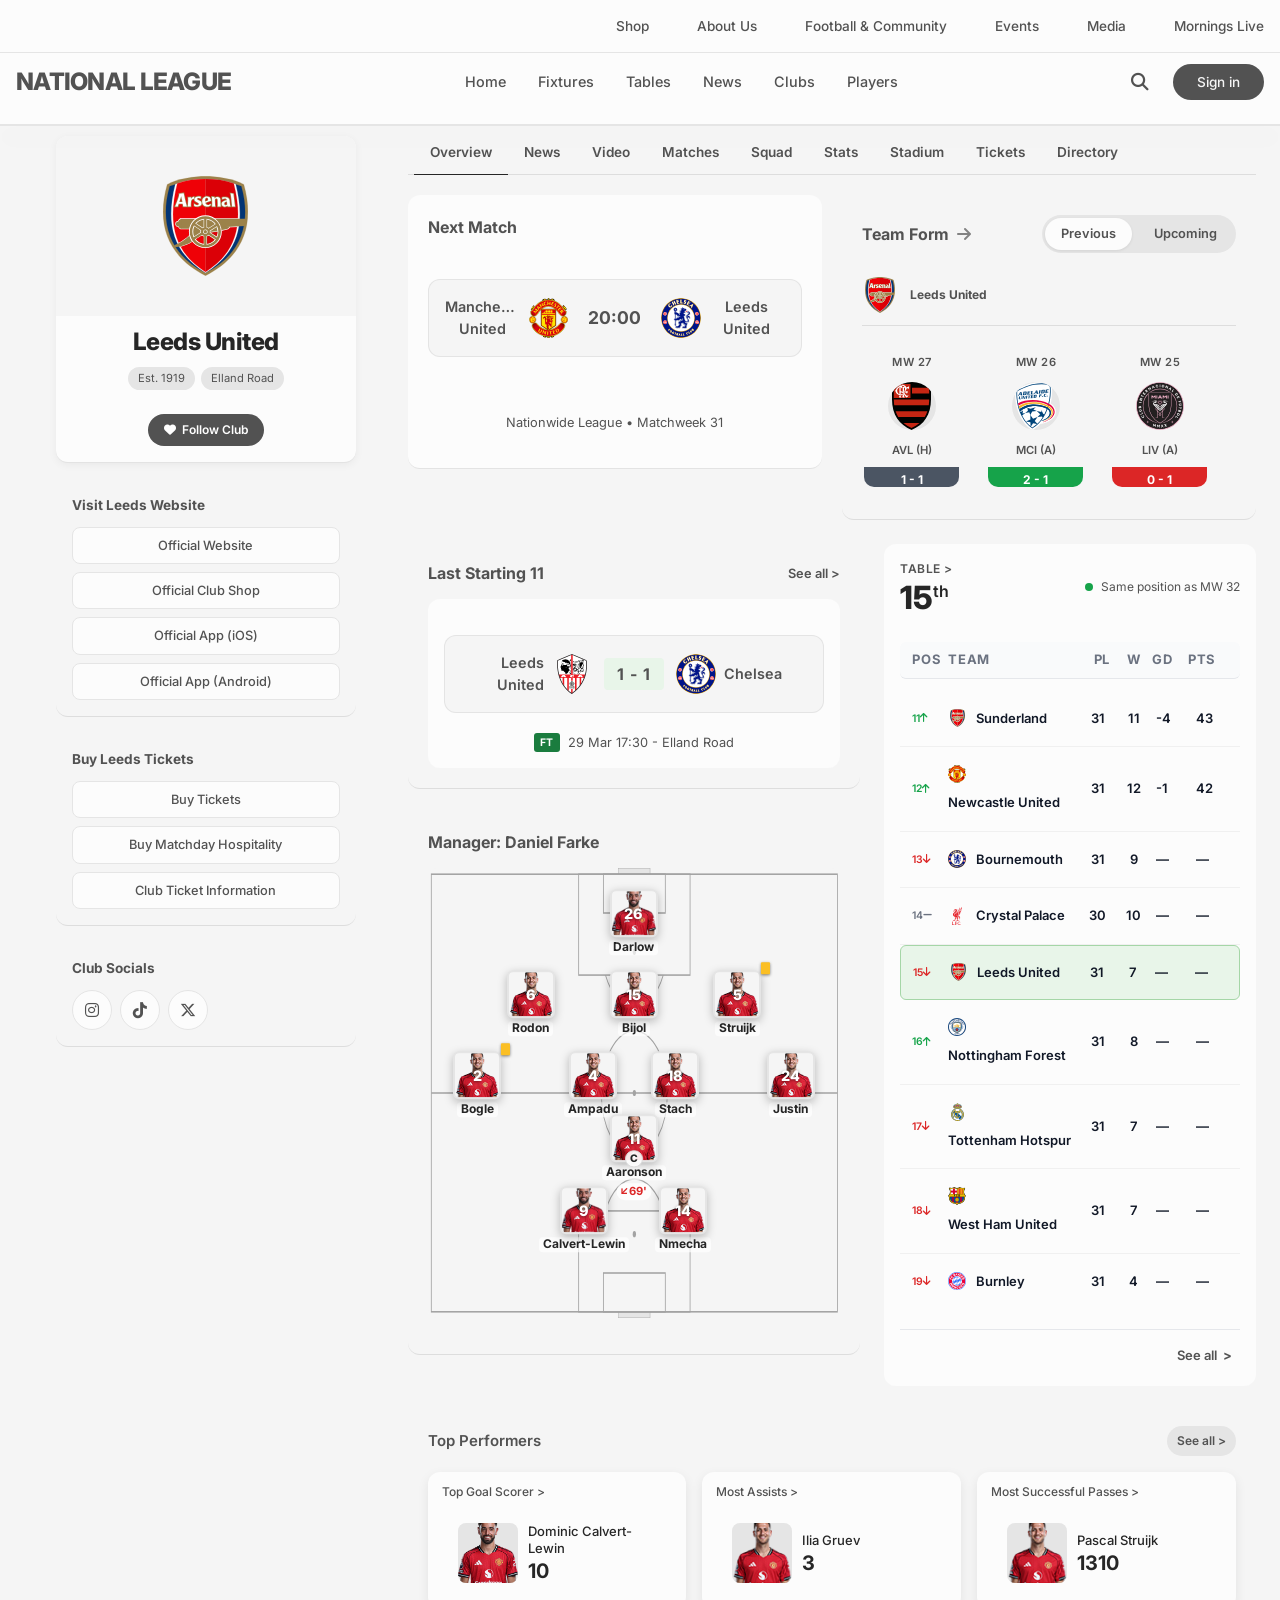
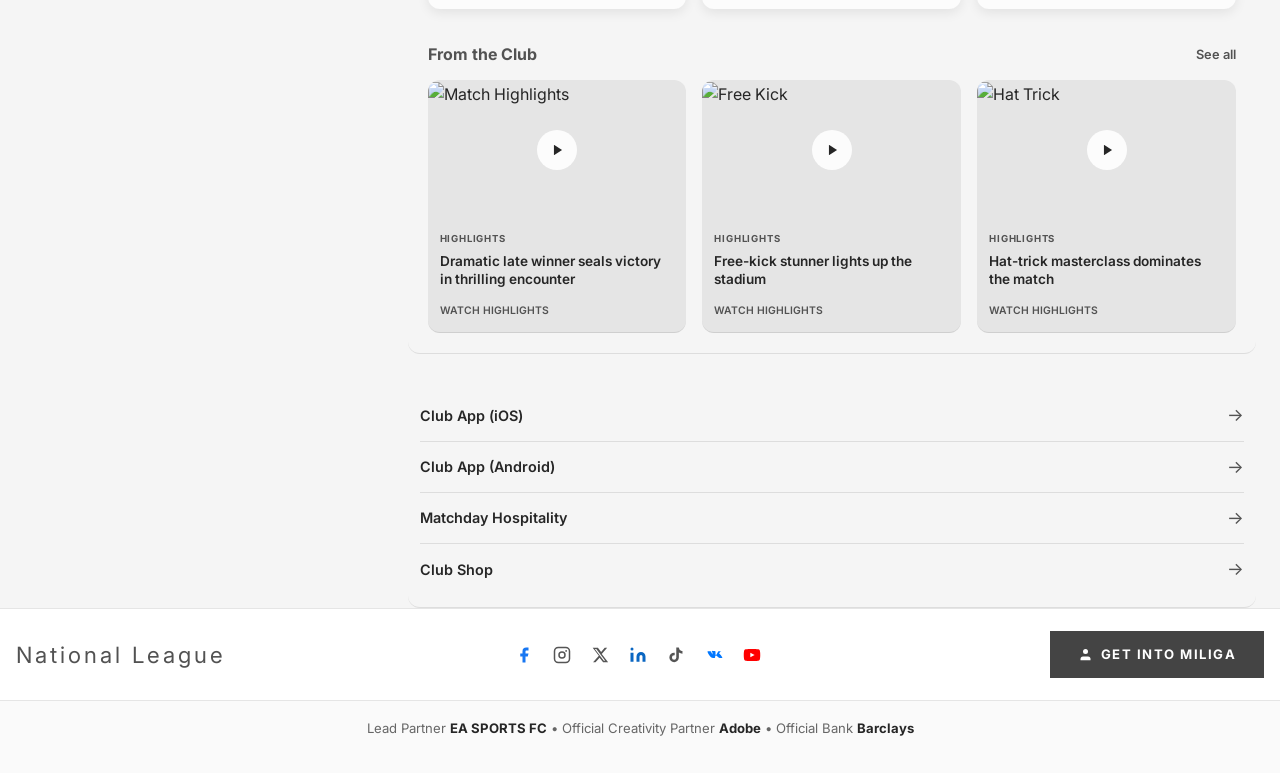
==== commit 8c0cca3a: "Built the news section for club details" ====
--- a/pages/club-details.html
+++ b/pages/club-details.html
@@ -696,7 +696,111 @@
         <!-- News Tab Content -->
         <div class="club-tab-content hidden" id="news-content">
           <div class="club-placeholder-section">
-            <p>News content coming soon...</p>
+            <p><div class="grid-container">
+
+    <!-- Row 1 -->
+    <div class="card">
+      <img src="../assets/img/download (1).jfif" class="card-image" alt="">
+      <div class="card-content">
+        <h3 class="card-title">Pick your own Team of the Season so far</h3>
+        <p class="card-subtitle">Mini Games</p>
+      </div>
+    </div>
+
+    <div class="card">
+      <img src="../assets/img/download (2).jfif" class="card-image" alt="Leeds Player">
+      <div class="card-content">
+        <h3 class="card-title">Leeds team news: Calvert-Lewin a doubt with hamstring problems</h3>
+        <p class="card-subtitle">Club News</p>
+      </div>
+    </div>
+
+    <div class="card">
+      <img src="../assets/img/download (3).jfif" class="card-image" alt="Man United Group">
+      <div class="card-content">
+        <h3 class="card-title">Premier League clubs' summer 2026 friendlies and tours</h3>
+        <p class="card-subtitle">News</p>
+      </div>
+    </div>
+
+    <!-- Row 2 -->
+    <div class="card">
+      <img src="../assets/img/download.jfif" class="card-image" alt="Newcastle vs Arsenal">
+      <div class="card-content">
+        <h3 class="card-title">Dates announced for fixtures that move due to FA Cup semi-finals</h3>
+        <p class="card-subtitle">Fixtures</p>
+      </div>
+    </div>
+
+    <div class="card">
+      <img src="../assets/img/images (1).jfif" class="card-image" alt="">
+      <div class="card-content">
+        <h3 class="card-title">Fixture schedule announced for Matchweek 36</h3>
+        <p class="card-subtitle">Fixtures</p>
+      </div>
+    </div>
+
+    <div class="card">
+      <img src="../assets/img/download (5).jfif" class="card-image" alt="">
+      <div class="card-content">
+        <h3 class="card-title">FA Cup quarter-final schedule and when Premier League clubs play</h3>
+        <p class="card-subtitle">News</p>
+      </div>
+    </div>
+
+    <!-- Row 3 -->
+    <div class="card">
+      <img src="../assets/img/download4.jfif" class="card-image" alt="">
+      <div class="card-content">
+        <h3 class="card-title">Premier League relegation battle: How it stands and remaining fixtures</h3>
+        <p class="card-subtitle">News</p>
+      </div>
+    </div>
+
+    <div class="card quiz-card">
+      <img src="../assets/img/images (2).jfif" class="card-image" alt="">
+      <div class="card-content">
+        <h3 class="card-title">The ULTIMATE Premier League history quiz</h3>
+        <p class="card-subtitle">Quizzes</p>
+      </div>
+    </div>
+
+    <div class="card">
+      <img src="../assets/img/images (1).jfif" class="card-image" alt="">
+      <div class="card-content">
+        <h3 class="card-title">Watch the ePremier League Grand Final LIVE</h3>
+        <p class="card-subtitle">EPL</p>
+      </div>
+    </div>
+
+    <!-- Row 4 -->
+    <div class="card">
+      <img src="../assets/img/images (3).jfif" class="card-image" alt="">
+      <div class="card-content">
+        <h3 class="card-title">All you need to know about Sunday's ePremier League Finals</h3>
+        <p class="card-subtitle">EPL</p>
+      </div>
+    </div>
+
+    <div class="card">
+      <img src="../assets/img/images.jfif" class="card-image" alt="">
+      <div class="card-content">
+        <h3 class="card-title">Ao Tanaka shines as Japan edge past Scotland</h3>
+        <p class="card-subtitle">Club News</p>
+      </div>
+    </div>
+
+    <div class="card">
+      <img src="../assets/img/soccer-players-action-professional-stadium_654080-1130.avif" class="card-image" alt="">
+      <div class="card-content">
+        <h3 class="card-title">LIVE: Watch the ePremier League Knockout Stages</h3>
+        <p class="card-subtitle">EPL</p>
+      </div>
+    </div>
+
+  </div>
+
+  <button class="view-more">View More</button></p>
           </div>
         </div>
 
@@ -915,12 +1019,23 @@
         
         tabs.forEach(tab => {
           tab.addEventListener('click', function() {
+            // Remove active state from all tabs
             tabs.forEach(t => t.classList.remove('active'));
             this.classList.add('active');
-            tabContents.forEach(content => content.classList.add('hidden'));
+            
+            // Hide ALL tab contents properly (reset both active and hidden classes)
+            tabContents.forEach(content => {
+              content.classList.remove('active');
+              content.classList.add('hidden');
+            });
+            
+            // Show only the selected tab content
             const tabId = this.getAttribute('data-tab');
             const targetContent = document.getElementById(tabId + '-content');
-            if (targetContent) targetContent.classList.remove('hidden');
+            if (targetContent) {
+              targetContent.classList.remove('hidden');
+              targetContent.classList.add('active');
+            }
           });
         });
 
--- a/assets/css/club-details.css
+++ b/assets/css/club-details.css
@@ -251,20 +251,19 @@
     border-color 0.2s;
   white-space: nowrap;
   background: none;
- border: none;
- position: relative;
-}
-
+  border: none;
+  position: relative;
+}
 
 /* Active tab gets a pseudo-element line at the bottom */
 .club-tab.active::after {
-  content: '';
+  content: "";
   position: absolute;
-  bottom: -1px;                /* sits exactly on container's border */
+  bottom: -1px; /* sits exactly on container's border */
   left: 0;
   right: 0;
   height: 1px;
-  background-color: #262626;   /* your desired border color */
+  background-color: #262626; /* your desired border color */
 }
 /* ===== TAB CONTENT ===== */
 .club-tab-content {
@@ -1576,7 +1575,101 @@
   transform: translateX(4px);
 }
 
-
+/* News-tab section */
+.grid-container {
+  max-width: 1200px;
+  margin: 0 auto;
+  display: grid;
+  grid-template-columns: repeat(3, 1fr);
+  gap: 20px;
+}
+
+.card {
+  background: #fcfcfc;
+  border-radius: 12px;
+  overflow: hidden;
+  box-shadow: 0 4px 12px rgba(0, 0, 0, 0.08);
+  transition: transform 0.2s ease;
+  border: none;
+}
+
+.card:hover {
+  transform: translateY(-4px);
+}
+
+.card-image {
+  width: 100%;
+  height: 180px;
+  object-fit: cover;
+  background: #ddd;
+  border: none;
+}
+
+.card-content {
+  padding: 14px 16px;
+}
+
+.card-title {
+  font-size: 15px;
+  font-weight: 600;
+  line-height: 1.3;
+  margin: 0 0 6px 0;
+  color: #1a1a1a;
+}
+
+.card-subtitle {
+  font-size: 13px;
+  color: #666;
+  margin: 0;
+}
+
+/* Special cards */
+.quiz-card {
+  background: linear-gradient(135deg, #525252, var(--medium-gray));
+  color: #fcfcfc;
+}
+
+.quiz-card .card-title {
+  color: #fcfcfc;
+}
+
+.epl-live-card {
+  background: linear-gradient(135deg, #525252, var(--light-gray));
+  color: white;
+}
+
+.view-more {
+  display: block;
+  width: 140px;
+  margin: 30px auto 0;
+  padding: 12px 24px;
+  background: white;
+  color: #333;
+  border: 2px solid #ddd;
+  border-radius: 30px;
+  text-align: center;
+  font-weight: 600;
+  font-size: 15px;
+  cursor: pointer;
+  transition: all 0.2s;
+}
+
+.view-more:hover {
+  background: #f0f0f0;
+  border-color: #ccc;
+}
+
+@media (max-width: 992px) {
+  .grid-container {
+    grid-template-columns: repeat(2, 1fr);
+  }
+}
+
+@media (max-width: 600px) {
+  .grid-container {
+    grid-template-columns: 1fr;
+  }
+}
 
 /* Footer spacing fix */
 .footer-bar-wrap {
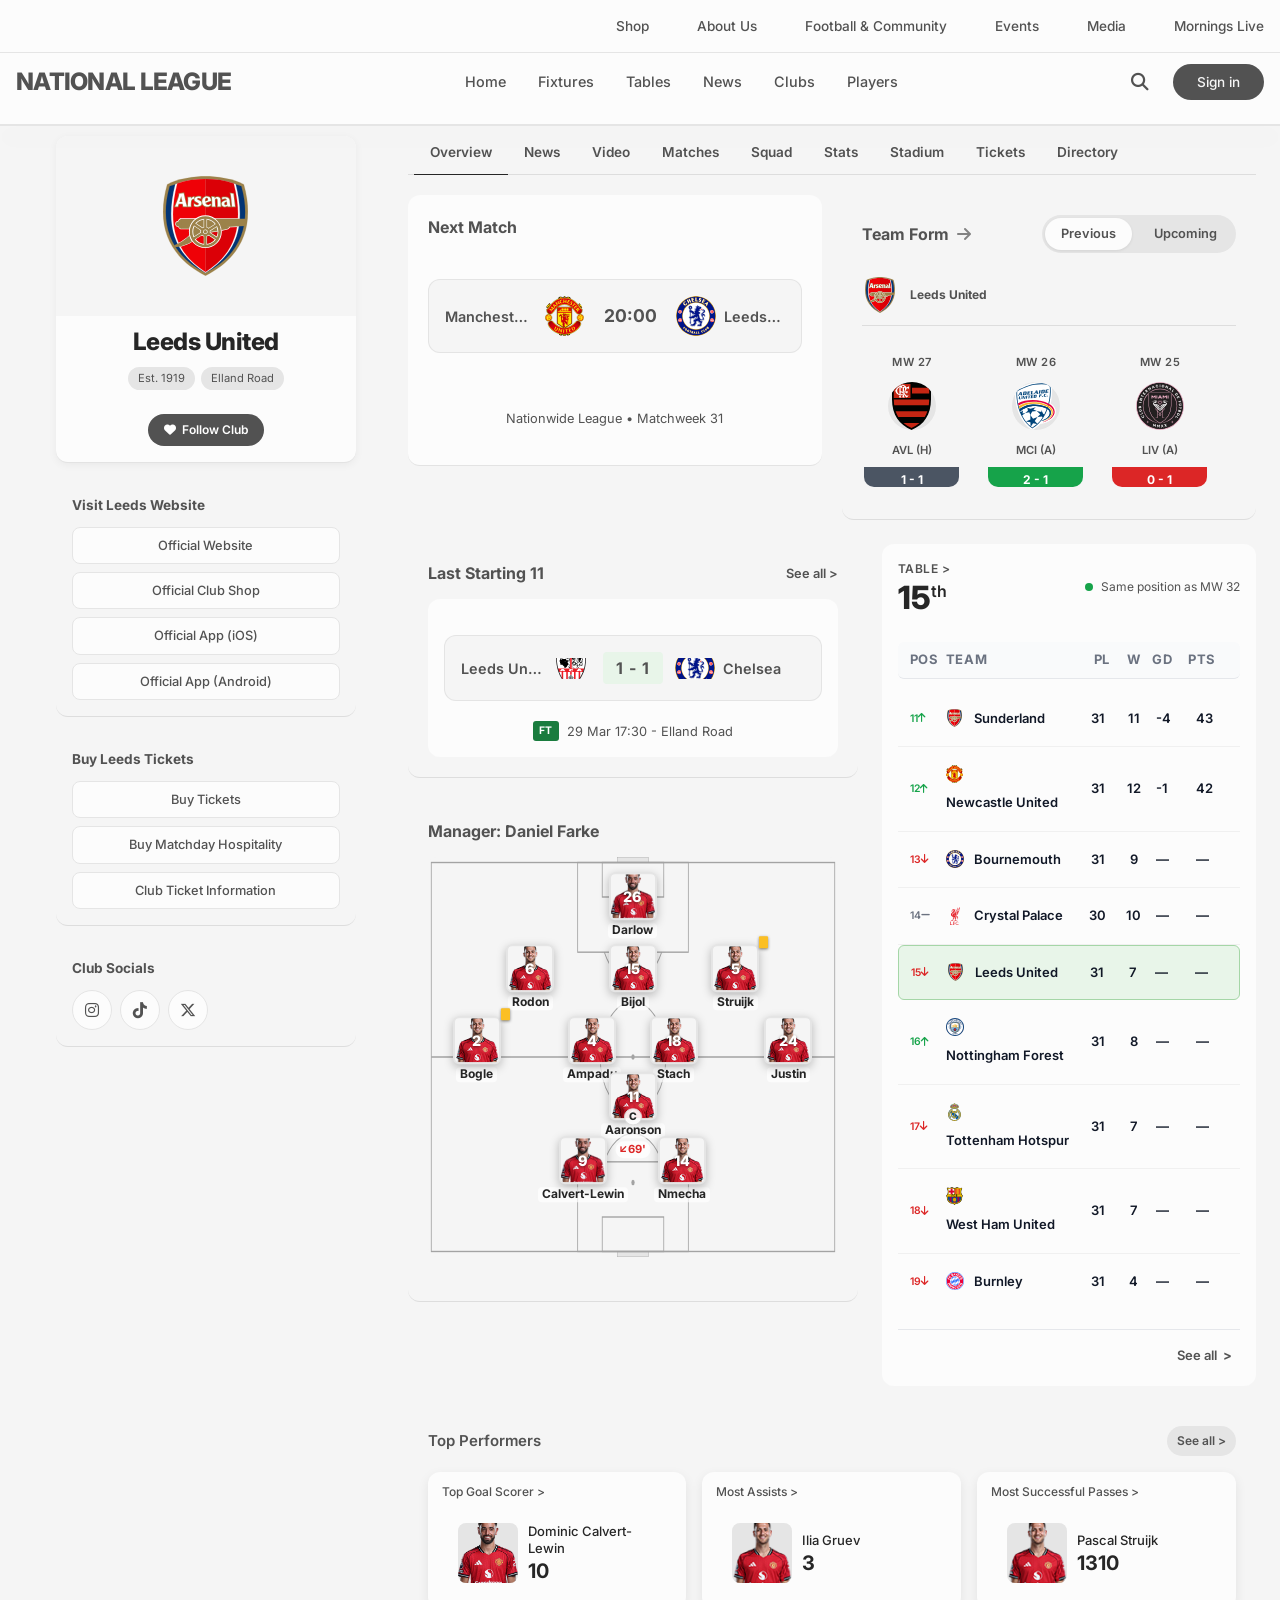
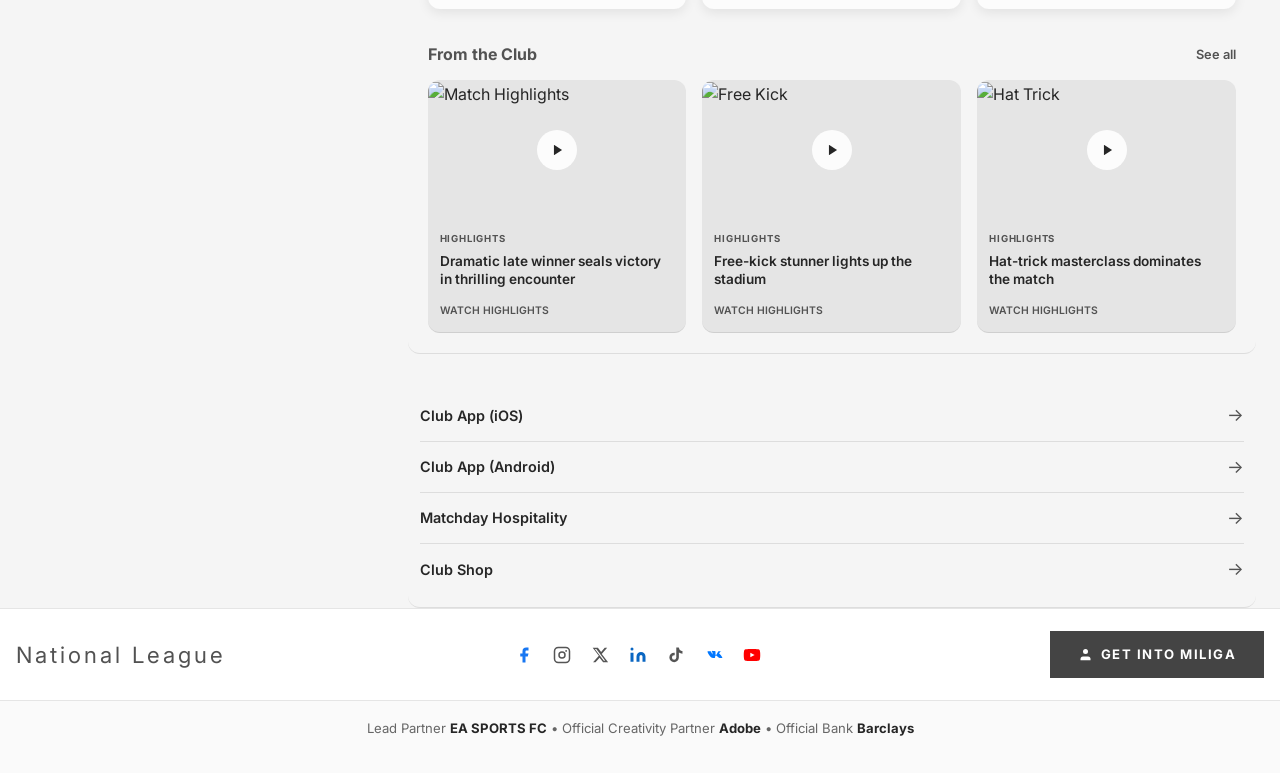
==== commit ff4c6989: "Finished the player page and club page" ====
--- a/pages/club-details.html
+++ b/pages/club-details.html
@@ -80,16 +80,17 @@
         <div class="club-hero-card">
           <div class="club-hero-logo">
             <img
+              id="clubHeroLogo"
               src="../assets/logos/england_arsenal.football-logos.cc.svg"
-              alt="Leeds United"
+              alt="Club Logo"
               class="club-hero-logo-image"
             />
           </div>
           <div class="club-hero-info">
-            <div class="club-hero-name">Leeds United</div>
+            <div class="club-hero-name" id="clubHeroName">Leeds United</div>
             <div class="club-hero-meta">
-              <span>Est. 1919</span>
-              <span>Elland Road</span>
+              <span id="clubEstYear">Est. 1919</span>
+              <span id="clubStadium">Elland Road</span>
             </div>
           </div>
           <button class="club-follow-btn">
@@ -807,49 +808,1039 @@
         <!-- Video Tab Content -->
         <div class="club-tab-content hidden" id="video-content">
           <div class="club-placeholder-section">
-            <p>Video content coming soon...</p>
+            <p><div class="grid-container">
+
+    <!-- Row 1 -->
+    <div class="card">
+      <img src="../assets/img/recap-image.png" class="card-image" alt="">
+      <div class="club-play-btn">
+        <svg viewBox="0 0 24 24">
+          <polygon points="5,3 19,12 5,21" />
+        </svg>
+      </div>
+      <div class="card-content">
+        <h3 class="card-title">Full Match: Leeds United vs Chelsea</h3>
+        <p class="card-subtitle">Full Match</p>
+      </div>
+    </div>
+
+    <div class="card">
+      <img src="../assets/img/field-player-1.png" class="card-image" alt="">
+      <div class="club-play-btn">
+        <svg viewBox="0 0 24 24">
+          <polygon points="5,3 19,12 5,21" />
+        </svg>
+      </div>
+      <div class="card-content">
+        <h3 class="card-title">Highlights: All goals from Matchweek 31</h3>
+        <p class="card-subtitle">Highlights</p>
+      </div>
+    </div>
+
+    <div class="card">
+      <img src="../assets/img/download4.jfif" class="card-image" alt="">
+      <div class="club-play-btn">
+        <svg viewBox="0 0 24 24">
+          <polygon points="5,3 19,12 5,21" />
+        </svg>
+      </div>
+      <div class="card-content">
+        <h3 class="card-title">Press Conference: Daniel Farke pre-match briefing</h3>
+        <p class="card-subtitle">Press Conference</p>
+      </div>
+    </div>
+
+    <!-- Row 2 -->
+    <div class="card">
+      <img src="../assets/img/download (1).jfif" class="card-image" alt="">
+      <div class="club-play-btn">
+        <svg viewBox="0 0 24 24">
+          <polygon points="5,3 19,12 5,21" />
+        </svg>
+      </div>
+      <div class="card-content">
+        <h3 class="card-title">Training Ground: Behind the scenes at Thorp Arch</h3>
+        <p class="card-subtitle">Feature</p>
+      </div>
+    </div>
+
+    <div class="card">
+      <img src="../assets/img/download (2).jfif" class="card-image" alt="">
+      <div class="club-play-btn">
+        <svg viewBox="0 0 24 24">
+          <polygon points="5,3 19,12 5,21" />
+        </svg>
+      </div>
+      <div class="card-content">
+        <h3 class="card-title">Player Interview: Calvert-Lewin on his return</h3>
+        <p class="card-subtitle">Interview</p>
+      </div>
+    </div>
+
+    <div class="card">
+      <img src="../assets/img/download (3).jfif" class="card-image" alt="">
+      <div class="club-play-btn">
+        <svg viewBox="0 0 24 24">
+          <polygon points="5,3 19,12 5,21" />
+        </svg>
+      </div>
+      <div class="card-content">
+        <h3 class="card-title">Analysis: Tactical breakdown vs Manchester United</h3>
+        <p class="card-subtitle">Analysis</p>
+      </div>
+    </div>
+
+    <!-- Row 3 -->
+    <div class="card">
+      <img src="../assets/img/download (5).jfif" class="card-image" alt="">
+      <div class="club-play-btn">
+        <svg viewBox="0 0 24 24">
+          <polygon points="5,3 19,12 5,21" />
+        </svg>
+      </div>
+      <div class="card-content">
+        <h3 class="card-title">Goal Cam: Every angle of Nmecha's wonder strike</h3>
+        <p class="card-subtitle">Goal Cam</p>
+      </div>
+    </div>
+
+    <div class="card">
+      <img src="../assets/img/images.jfif" class="card-image" alt="">
+      <div class="club-play-btn">
+        <svg viewBox="0 0 24 24">
+          <polygon points="5,3 19,12 5,21" />
+        </svg>
+      </div>
+      <div class="card-content">
+        <h3 class="card-title">Legend Profile: Greatest Leeds United moments</h3>
+        <p class="card-subtitle">History</p>
+      </div>
+    </div>
+
+    <div class="card">
+      <img src="../assets/img/download.jfif" class="card-image" alt="">
+      <div class="club-play-btn">
+        <svg viewBox="0 0 24 24">
+          <polygon points="5,3 19,12 5,21" />
+        </svg>
+      </div>
+      <div class="card-content">
+        <h3 class="card-title">Fan Zone: Best supporter reactions from the weekend</h3>
+        <p class="card-subtitle">Fans</p>
+      </div>
+    </div>
+
+  </div>
+
+  <button class="view-more">View More</button></p>
           </div>
         </div>
 
         <!-- Matches Tab Content -->
         <div class="club-tab-content hidden" id="matches-content">
-          <div class="club-placeholder-section">
-            <p>Matches content coming soon...</p>
+          <!-- Match Results Section -->
+          <div class="match-results-section">
+            <!-- Season Dropdown -->
+            <div class="match-results-header">
+              <div class="season-dropdown">
+                <button class="season-btn" id="seasonBtn">
+                  <span class="season-text">2025/26</span>
+                  <i class="fas fa-chevron-down season-arrow"></i>
+                </button>
+                <div class="season-dropdown-menu" id="seasonDropdownMenu">
+                  <a href="#" class="season-dropdown-item active">2025/26</a>
+                  <a href="#" class="season-dropdown-item">2024/25</a>
+                  <a href="#" class="season-dropdown-item">2023/24</a>
+                </div>
+              </div>
+            </div>
+
+            <!-- Month Navigation (on top of match cards) -->
+            <div class="month-navigation">
+              <button class="month-nav-btn left-btn" id="prevMonthBtn">
+                <i class="fas fa-arrow-left"></i>
+              </button>
+              <h2 class="month-title" id="monthTitle">March</h2>
+              <button class="month-nav-btn right-btn" id="nextMonthBtn">
+                <i class="fas fa-arrow-right"></i>
+              </button>
+            </div>
+
+            <!-- Match Results Container -->
+            <div class="match-results-container" id="matchResultsContainer">
+              <!-- Match Row 1 -->
+              <div class="match-result-row">
+                <div class="match-result-grid">
+                  <div class="match-date-cell">
+                    <span class="match-day">29</span>
+                    <span class="match-month">Mar</span>
+                  </div>
+                  <div class="match-team-cell home-team-cell">
+                    <span class="match-team-name">Leeds United</span>
+                  </div>
+                  <div class="match-logo-cell home-logo-cell">
+                    <img src="../assets/logos/england_arsenal.football-logos.cc.svg" alt="Leeds United" class="match-team-logo">
+                  </div>
+                  <div class="match-score-cell">
+                    <span class="match-score">1 - 1</span>
+                    <span class="match-status">FT</span>
+                  </div>
+                  <div class="match-logo-cell away-logo-cell">
+                    <img src="../assets/logos/england_chelsea.football-logos.cc.svg" alt="Chelsea" class="match-team-logo">
+                  </div>
+                  <div class="match-team-cell away-team-cell">
+                    <span class="match-team-name">Chelsea</span>
+                  </div>
+                  <div class="match-venue-cell">Elland Road</div>
+                </div>
+              </div>
+
+              <!-- Match Row 2 -->
+              <div class="match-result-row">
+                <div class="match-result-grid">
+                  <div class="match-date-cell">
+                    <span class="match-day">22</span>
+                    <span class="match-month">Mar</span>
+                  </div>
+                  <div class="match-team-cell home-team-cell">
+                    <span class="match-team-name">Manchester United</span>
+                  </div>
+                  <div class="match-logo-cell home-logo-cell">
+                    <img src="../assets/logos/england_manchester-united.football-logos.cc.svg" alt="Manchester United" class="match-team-logo">
+                  </div>
+                  <div class="match-score-cell">
+                    <span class="match-score">2 - 0</span>
+                    <span class="match-status">FT</span>
+                  </div>
+                  <div class="match-logo-cell away-logo-cell">
+                    <img src="../assets/logos/england_liverpool.football-logos.cc.svg" alt="Liverpool" class="match-team-logo">
+                  </div>
+                  <div class="match-team-cell away-team-cell">
+                    <span class="match-team-name">Liverpool</span>
+                  </div>
+                  <div class="match-venue-cell">Old Trafford</div>
+                </div>
+              </div>
+
+              <!-- Match Row 3 -->
+              <div class="match-result-row">
+                <div class="match-result-grid">
+                  <div class="match-date-cell">
+                    <span class="match-day">15</span>
+                    <span class="match-month">Mar</span>
+                  </div>
+                  <div class="match-team-cell home-team-cell">
+                    <span class="match-team-name">Arsenal</span>
+                  </div>
+                  <div class="match-logo-cell home-logo-cell">
+                    <img src="../assets/logos/england_arsenal.football-logos.cc.svg" alt="Arsenal" class="match-team-logo">
+                  </div>
+                  <div class="match-score-cell">
+                    <span class="match-score">3 - 1</span>
+                    <span class="match-status">FT</span>
+                  </div>
+                  <div class="match-logo-cell away-logo-cell">
+                    <img src="../assets/logos/england_manchester-city.football-logos.cc.svg" alt="Manchester City" class="match-team-logo">
+                  </div>
+                  <div class="match-team-cell away-team-cell">
+                    <span class="match-team-name">Manchester City</span>
+                  </div>
+                  <div class="match-venue-cell">Emirates Stadium</div>
+                </div>
+              </div>
+
+              <!-- Match Row 4 -->
+              <div class="match-result-row">
+                <div class="match-result-grid">
+                  <div class="match-date-cell">
+                    <span class="match-day">08</span>
+                    <span class="match-month">Mar</span>
+                  </div>
+                  <div class="match-team-cell home-team-cell">
+                    <span class="match-team-name">Tottenham</span>
+                  </div>
+                  <div class="match-logo-cell home-logo-cell">
+                    <img src="../assets/logos/spain_real-madrid.football-logos.cc.svg" alt="Tottenham" class="match-team-logo">
+                  </div>
+                  <div class="match-score-cell">
+                    <span class="match-score">0 - 2</span>
+                    <span class="match-status">FT</span>
+                  </div>
+                  <div class="match-logo-cell away-logo-cell">
+                    <img src="../assets/logos/spain_barcelona.football-logos.cc.svg" alt="Barcelona" class="match-team-logo">
+                  </div>
+                  <div class="match-team-cell away-team-cell">
+                    <span class="match-team-name">Barcelona</span>
+                  </div>
+                  <div class="match-venue-cell">Tottenham Stadium</div>
+                </div>
+              </div>
+
+              <!-- Match Row 5 -->
+              <div class="match-result-row">
+                <div class="match-result-grid">
+                  <div class="match-date-cell">
+                    <span class="match-day">01</span>
+                    <span class="match-month">Mar</span>
+                  </div>
+                  <div class="match-team-cell home-team-cell">
+                    <span class="match-team-name">Newcastle</span>
+                  </div>
+                  <div class="match-logo-cell home-logo-cell">
+                    <img src="../assets/logos/germany_bayern-munchen.football-logos.cc.svg" alt="Newcastle" class="match-team-logo">
+                  </div>
+                  <div class="match-score-cell">
+                    <span class="match-score">1 - 1</span>
+                    <span class="match-status">FT</span>
+                  </div>
+                  <div class="match-logo-cell away-logo-cell">
+                    <img src="../assets/logos/italy_juventus.football-logos.cc.svg" alt="Juventus" class="match-team-logo">
+                  </div>
+                  <div class="match-team-cell away-team-cell">
+                    <span class="match-team-name">Juventus</span>
+                  </div>
+                  <div class="match-venue-cell">St James' Park</div>
+                </div>
+              </div>
+            </div>
           </div>
         </div>
 
         <!-- Squad Tab Content -->
         <div class="club-tab-content hidden" id="squad-content">
-          <div class="club-placeholder-section">
-            <p>Squad content coming soon...</p>
+          <!-- Season Filter (Top Bar) -->
+          <div class="squad-season-filter">
+            <span class="season-text">2025/26</span>
+            <span class="season-arrow">▼</span>
+          </div>
+
+          <div class="squad-section">
+            <div class="squad-container">
+              <!-- LEFT COLUMN -->
+              <div class="squad-main-column">
+                <!-- GOALKEEPERS CARD -->
+                <div class="squad-card">
+                  <h3 class="squad-card-title">Goalkeepers</h3>
+                  <div class="squad-player-list">
+                    <div class="squad-player-item">
+                      <div class="squad-player-avatar">
+                        <img src="../assets/img/recap-image.png" alt="Lucas Perri" />
+                      </div>
+                      <div class="squad-player-info">
+                        <div class="squad-player-name">Lucas Perri</div>
+                        <div class="squad-player-meta">1 • Brazil 🇧🇷</div>
+                      </div>
+                    </div>
+                    <div class="squad-player-item">
+                      <div class="squad-player-avatar">
+                        <img src="../assets/img/field-player-1.png" alt="Illan Meslier" />
+                      </div>
+                      <div class="squad-player-info">
+                        <div class="squad-player-name">Illan Meslier</div>
+                        <div class="squad-player-meta">16 • France 🇫🇷</div>
+                      </div>
+                    </div>
+                    <div class="squad-player-item">
+                      <div class="squad-player-avatar">
+                        <img src="../assets/img/field-player-2.png" alt="Alex Cairns" />
+                      </div>
+                      <div class="squad-player-info">
+                        <div class="squad-player-name">Alex Cairns</div>
+                        <div class="squad-player-meta">21 • England 🏴</div>
+                      </div>
+                    </div>
+                    <div class="squad-player-item">
+                      <div class="squad-player-avatar">
+                        <img src="../assets/img/recap-image-2.png" alt="Karl Darlow" />
+                      </div>
+                      <div class="squad-player-info">
+                        <div class="squad-player-name">Karl Darlow</div>
+                        <div class="squad-player-meta">26 • Wales 🏴</div>
+                      </div>
+                    </div>
+                  </div>
+                </div>
+
+                <!-- DEFENDERS CARD -->
+                <div class="squad-card">
+                  <h3 class="squad-card-title">Defenders</h3>
+                  <div class="squad-player-list">
+                    <div class="squad-player-item">
+                      <div class="squad-player-avatar">
+                        <img src="../assets/img/field-player-1.png" alt="Jayden Bogle" />
+                      </div>
+                      <div class="squad-player-info">
+                        <div class="squad-player-name">Jayden Bogle</div>
+                        <div class="squad-player-meta">2 • England 🏴</div>
+                      </div>
+                    </div>
+                    <div class="squad-player-item">
+                      <div class="squad-player-avatar">
+                        <img src="../assets/img/recap-image-2.png" alt="Gabriel Gudmundsson" />
+                      </div>
+                      <div class="squad-player-info">
+                        <div class="squad-player-name">Gabriel Gudmundsson</div>
+                        <div class="squad-player-meta">3 • Sweden 🇸🇪</div>
+                      </div>
+                    </div>
+                    <div class="squad-player-item">
+                      <div class="squad-player-avatar">
+                        <img src="../assets/img/field-player-1.png" alt="Ethan Ampadu" />
+                      </div>
+                      <div class="squad-player-info">
+                        <div class="squad-player-name">Ethan Ampadu</div>
+                        <div class="squad-player-meta">4 • Wales 🏴</div>
+                      </div>
+                    </div>
+                    <div class="squad-player-item">
+                      <div class="squad-player-avatar">
+                        <img src="../assets/img/field-player-2.png" alt="Pascal Struijk" />
+                      </div>
+                      <div class="squad-player-info">
+                        <div class="squad-player-name">Pascal Struijk</div>
+                        <div class="squad-player-meta">5 • Netherlands 🇳🇱</div>
+                      </div>
+                    </div>
+                    <div class="squad-player-item">
+                      <div class="squad-player-avatar">
+                        <img src="../assets/img/field-player-1.png" alt="Joe Rodon" />
+                      </div>
+                      <div class="squad-player-info">
+                        <div class="squad-player-name">Joe Rodon</div>
+                        <div class="squad-player-meta">6 • Wales 🏴</div>
+                      </div>
+                    </div>
+                    <div class="squad-player-item">
+                      <div class="squad-player-avatar">
+                        <img src="../assets/img/field-player-3.png" alt="Jaka Bijol" />
+                      </div>
+                      <div class="squad-player-info">
+                        <div class="squad-player-name">Jaka Bijol</div>
+                        <div class="squad-player-meta">15 • Slovenia 🇸🇮</div>
+                      </div>
+                    </div>
+                    <div class="squad-player-item">
+                      <div class="squad-player-avatar">
+                        <img src="../assets/img/recap-image.png" alt="Sebastiaan Bornauw" />
+                      </div>
+                      <div class="squad-player-info">
+                        <div class="squad-player-name">Sebastiaan Bornauw</div>
+                        <div class="squad-player-meta">23 • Belgium 🇧🇪</div>
+                      </div>
+                    </div>
+                    <div class="squad-player-item">
+                      <div class="squad-player-avatar">
+                        <img src="../assets/img/field-player-2.png" alt="James Justin" />
+                      </div>
+                      <div class="squad-player-info">
+                        <div class="squad-player-name">James Justin</div>
+                        <div class="squad-player-meta">24 • England 🏴</div>
+                      </div>
+                    </div>
+                    <div class="squad-player-item">
+                      <div class="squad-player-avatar">
+                        <img src="../assets/img/field-player-3.png" alt="Sam Byram" />
+                      </div>
+                      <div class="squad-player-info">
+                        <div class="squad-player-name">Sam Byram</div>
+                        <div class="squad-player-meta">25 • England 🏴</div>
+                      </div>
+                    </div>
+                  </div>
+                </div>
+              </div>
+
+              <!-- RIGHT COLUMN -->
+              <div class="squad-main-column">
+                <!-- MIDFIELDERS CARD -->
+                <div class="squad-card">
+                  <h3 class="squad-card-title">Midfielders</h3>
+                  <div class="squad-player-list">
+                    <div class="squad-player-item">
+                      <div class="squad-player-avatar">
+                        <img src="../assets/img/recap-image.png" alt="Daniel James" />
+                      </div>
+                      <div class="squad-player-info">
+                        <div class="squad-player-name">Daniel James</div>
+                        <div class="squad-player-meta">7 • Wales 🏴</div>
+                      </div>
+                    </div>
+                    <div class="squad-player-item">
+                      <div class="squad-player-avatar">
+                        <img src="../assets/img/field-player-3.png" alt="Sean Longstaff" />
+                      </div>
+                      <div class="squad-player-info">
+                        <div class="squad-player-name">Sean Longstaff</div>
+                        <div class="squad-player-meta">8 • England 🏴</div>
+                      </div>
+                    </div>
+                    <div class="squad-player-item">
+                      <div class="squad-player-avatar">
+                        <img src="../assets/img/field-player-1.png" alt="Brenden Aaronson" />
+                      </div>
+                      <div class="squad-player-info">
+                        <div class="squad-player-name">Brenden Aaronson</div>
+                        <div class="squad-player-meta">11 • United States 🇺🇸</div>
+                      </div>
+                    </div>
+                    <div class="squad-player-item">
+                      <div class="squad-player-avatar">
+                        <img src="../assets/img/field-player-1.png" alt="Anton Stach" />
+                      </div>
+                      <div class="squad-player-info">
+                        <div class="squad-player-name">Anton Stach</div>
+                        <div class="squad-player-meta">18 • Germany 🇩🇪</div>
+                      </div>
+                    </div>
+                    <div class="squad-player-item">
+                      <div class="squad-player-avatar">
+                        <img src="../assets/img/field-player-2.png" alt="Ao Tanaka" />
+                      </div>
+                      <div class="squad-player-info">
+                        <div class="squad-player-name">Ao Tanaka</div>
+                        <div class="squad-player-meta">22 • Japan 🇯🇵</div>
+                      </div>
+                    </div>
+                    <div class="squad-player-item">
+                      <div class="squad-player-avatar">
+                        <img src="../assets/img/field-player-3.png" alt="Facundo Buonanotte" />
+                      </div>
+                      <div class="squad-player-info">
+                        <div class="squad-player-name">Facundo Buonanotte</div>
+                        <div class="squad-player-meta">40 • Argentina 🇦🇷</div>
+                      </div>
+                    </div>
+                    <div class="squad-player-item">
+                      <div class="squad-player-avatar">
+                        <img src="../assets/img/recap-image-2.png" alt="Sam Chambers" />
+                      </div>
+                      <div class="squad-player-info">
+                        <div class="squad-player-name">Sam Chambers</div>
+                        <div class="squad-player-meta">42 • Scotland 🏴</div>
+                      </div>
+                    </div>
+                    <div class="squad-player-item">
+                      <div class="squad-player-avatar">
+                        <img src="../assets/img/field-player-2.png" alt="Ilia Gruev" />
+                      </div>
+                      <div class="squad-player-info">
+                        <div class="squad-player-name">Ilia Gruev</div>
+                        <div class="squad-player-meta">44 • Bulgaria 🇧🇬</div>
+                      </div>
+                    </div>
+                    <div class="squad-player-item">
+                      <div class="squad-player-avatar">
+                        <img src="../assets/img/field-player-3.png" alt="Charlie Crew" />
+                      </div>
+                      <div class="squad-player-info">
+                        <div class="squad-player-name">Charlie Crew</div>
+                        <div class="squad-player-meta">50 • Wales 🏴</div>
+                      </div>
+                    </div>
+                  </div>
+                </div>
+
+                <!-- FORWARDS CARD -->
+                <div class="squad-card">
+                  <h3 class="squad-card-title">Forwards</h3>
+                  <div class="squad-player-list">
+                    <div class="squad-player-item">
+                      <div class="squad-player-avatar">
+                        <img src="../assets/img/recap-image.png" alt="Dominic Calvert-Lewin" />
+                      </div>
+                      <div class="squad-player-info">
+                        <div class="squad-player-name">Dominic Calvert-Lewin</div>
+                        <div class="squad-player-meta">9 • England 🏴</div>
+                      </div>
+                    </div>
+                    <div class="squad-player-item">
+                      <div class="squad-player-avatar">
+                        <img src="../assets/img/recap-image-2.png" alt="Joël Piroe" />
+                      </div>
+                      <div class="squad-player-info">
+                        <div class="squad-player-name">Joël Piroe</div>
+                        <div class="squad-player-meta">10 • Suriname 🇸🇷</div>
+                      </div>
+                    </div>
+                    <div class="squad-player-item">
+                      <div class="squad-player-avatar">
+                        <img src="../assets/img/field-player-1.png" alt="Lukas Nmecha" />
+                      </div>
+                      <div class="squad-player-info">
+                        <div class="squad-player-name">Lukas Nmecha</div>
+                        <div class="squad-player-meta">14 • Germany 🇩🇪</div>
+                      </div>
+                    </div>
+                    <div class="squad-player-item">
+                      <div class="squad-player-avatar">
+                        <img src="../assets/img/field-player-2.png" alt="Noah Okafor" />
+                      </div>
+                      <div class="squad-player-info">
+                        <div class="squad-player-name">Noah Okafor</div>
+                        <div class="squad-player-meta">19 • Switzerland 🇨🇭</div>
+                      </div>
+                    </div>
+                    <div class="squad-player-item">
+                      <div class="squad-player-avatar">
+                        <img src="../assets/img/field-player-3.png" alt="Wilfried Gnonto" />
+                      </div>
+                      <div class="squad-player-info">
+                        <div class="squad-player-name">Wilfried Gnonto</div>
+                        <div class="squad-player-meta">29 • Italy 🇮🇹</div>
+                      </div>
+                    </div>
+                  </div>
+                </div>
+              </div>
+            </div>
           </div>
         </div>
 
         <!-- Stats Tab Content -->
         <div class="club-tab-content hidden" id="stats-content">
-          <div class="club-placeholder-section">
-            <p>Stats content coming soon...</p>
+          <!-- Stats Section -->
+          <div class="stats-section">
+            <!-- Season Filter -->
+            <div class="stats-season-filter">
+            <span class="season-text">2025/26</span>
+            <span class="season-arrow">▼</span>
+          </div>
+
+          <!-- Top Summary Stats (3-Column Row) -->
+          <div class="stats-summary-row">
+            <div class="stats-summary-card">
+              <div class="stats-summary-label">Games Played</div>
+              <div class="stats-summary-value">31</div>
+            </div>
+            <div class="stats-summary-card">
+              <div class="stats-summary-label">Goals</div>
+              <div class="stats-summary-value">37</div>
+            </div>
+            <div class="stats-summary-card">
+              <div class="stats-summary-label">Goals Conceded</div>
+              <div class="stats-summary-value">48</div>
+            </div>
+          </div>
+
+          <!-- Attack Section -->
+          <div class="stats-card">
+            <h3 class="stats-card-title">⚔️ Attack</h3>
+            <div class="stats-list">
+              <div class="stats-row">
+                <span class="stats-label">Goals</span>
+                <span class="stats-value">37</span>
+              </div>
+              <div class="stats-row">
+                <span class="stats-label">XG</span>
+                <span class="stats-value">43.07</span>
+              </div>
+              <div class="stats-row">
+                <span class="stats-label">Shots</span>
+                <span class="stats-value">240</span>
+              </div>
+              <div class="stats-row">
+                <span class="stats-label">Shots On Target</span>
+                <span class="stats-value">120</span>
+              </div>
+              <div class="stats-row">
+                <span class="stats-label">Shots On Target Inside the Box</span>
+                <span class="stats-value">126</span>
+              </div>
+              <div class="stats-row">
+                <span class="stats-label">Shots On Target Outside the Box</span>
+                <span class="stats-value">70</span>
+              </div>
+              <div class="stats-row">
+                <span class="stats-label">Touches in the Opposition Box</span>
+                <span class="stats-value">728</span>
+              </div>
+              <div class="stats-row">
+                <span class="stats-label">Penalties (Scored)</span>
+                <span class="stats-value">6 (4)</span>
+              </div>
+              <div class="stats-row">
+                <span class="stats-label">Free Kicks (Scored)</span>
+                <span class="stats-value">8 (3)</span>
+              </div>
+              <div class="stats-row">
+                <span class="stats-label">Hit Woodwork</span>
+                <span class="stats-value">9</span>
+              </div>
+              <div class="stats-row">
+                <span class="stats-label">Crosses (Completed %)</span>
+                <span class="stats-value">383 (22%)</span>
+              </div>
+            </div>
+          </div>
+
+          <!-- Defence Section -->
+          <div class="stats-card">
+            <h3 class="stats-card-title">🛡️ Defence</h3>
+            <div class="stats-list">
+              <div class="stats-row">
+                <span class="stats-label">Interceptions</span>
+                <span class="stats-value">281</span>
+              </div>
+              <div class="stats-row">
+                <span class="stats-label">Blocks</span>
+                <span class="stats-value">106</span>
+              </div>
+              <div class="stats-row">
+                <span class="stats-label">Clearances</span>
+                <span class="stats-value">914</span>
+              </div>
+            </div>
+          </div>
+
+          <!-- Possession Section -->
+          <div class="stats-card">
+            <h3 class="stats-card-title">⚙️ Possession</h3>
+            <div class="stats-list">
+              <div class="stats-row">
+                <span class="stats-label">Passes</span>
+                <span class="stats-value">12,285</span>
+              </div>
+              <div class="stats-row">
+                <span class="stats-label">Long Passes (Completed %)</span>
+                <span class="stats-value">1,623 (38%)</span>
+              </div>
+              <div class="stats-row">
+                <span class="stats-label">Corners Taken</span>
+                <span class="stats-value">140</span>
+              </div>
+            </div>
+          </div>
+
+          <!-- Physical Section -->
+          <div class="stats-card">
+            <h3 class="stats-card-title">💪 Physical</h3>
+            <div class="stats-list">
+              <div class="stats-row">
+                <span class="stats-label">Dribbles (Completed %)</span>
+                <span class="stats-value">420 (40%)</span>
+              </div>
+              <div class="stats-row">
+                <span class="stats-label">Duels Won</span>
+                <span class="stats-value">1,634</span>
+              </div>
+              <div class="stats-row">
+                <span class="stats-label">Aerial Duels Won</span>
+                <span class="stats-value">586</span>
+              </div>
+            </div>
+          </div>
+
+          <!-- Discipline Section -->
+          <div class="stats-card full-width">
+            <h3 class="stats-card-title">🚨 Discipline</h3>
+            <div class="stats-list">
+              <div class="stats-row">
+                <span class="stats-label">Red Cards</span>
+                <span class="stats-value">1</span>
+              </div>
+              <div class="stats-row">
+                <span class="stats-label">Yellow Cards</span>
+                <span class="stats-value">49</span>
+              </div>
+              <div class="stats-row">
+                <span class="stats-label">Fouls</span>
+                <span class="stats-value">322</span>
+              </div>
+              <div class="stats-row">
+                <span class="stats-label">Offsides</span>
+                <span class="stats-value">52</span>
+              </div>
+            </div>
+          </div>
           </div>
         </div>
 
         <!-- Stadium Tab Content -->
         <div class="club-tab-content hidden" id="stadium-content">
-          <div class="club-placeholder-section">
-            <p>Stadium content coming soon...</p>
+          <div class="stadium-article">
+            <!-- Header -->
+            <div class="stadium-header">
+              <div class="stadium-date">24 May 2018</div>
+              <div class="stadium-label">Getting There</div>
+              <h1 class="stadium-title">Arriving at Elland Road by Public Transport</h1>
+            </div>
+
+            <!-- National Rail Section -->
+            <div class="stadium-section">
+              <h3>National Rail</h3>
+              <p><strong>Leeds Railway Station [LDS]</strong><br>
+              Address: New Station Street, Leeds, LS1 4DY<br>
+              Distance: 2 miles from stadium<br>
+              (See directions in Bus section below)</p>
+
+              <p>Leeds is well connected to the MetroTrain network with regular services from all major cities. The following services operate from Leeds Station:</p>
+
+              <ul class="stadium-list">
+                <li><strong>East Coast Main Line</strong> → London King's Cross</li>
+                <li><strong>Midland Main Line</strong> → London St Pancras</li>
+                <li><strong>Airedale Line</strong> → Keighley, Skipton, Heysham Port, Morecambe, Carlisle</li>
+                <li><strong>Caldervale Line</strong> → Manchester Oxford Road, Blackpool North, Huddersfield</li>
+                <li><strong>Hallam Line</strong> → Castleford, Wakefield, Barnsley, Sheffield</li>
+                <li><strong>Harrogate Line</strong> → Harrogate, Knaresborough, York</li>
+                <li><strong>Huddersfield Line</strong> → Dewsbury, Huddersfield</li>
+                <li><strong>Pontefract Line</strong> → Castleford, Pontefract, Knottingley, Goole</li>
+                <li><strong>Wakefield Line</strong> → Wakefield, Doncaster, Sheffield</li>
+                <li><strong>Wharfedale Line</strong> → Ilkley</li>
+                <li><strong>Leeds–Bradford Lines</strong> → Bradford</li>
+              </ul>
+            </div>
+
+            <!-- Bus Section -->
+            <div class="stadium-section">
+              <h3>Bus</h3>
+              <p>A shuttle bus service (R2) operates on matchdays, run by First Leeds Buses. The service departs from Sovereign Street, which is located near the railway station.</p>
+
+              <p>The shuttle service begins 90 minutes before kick-off and runs at frequent intervals. A return service operates after the match.</p>
+
+              <p><strong>Pricing:</strong></p>
+              <ul class="stadium-list">
+                <li>£3 return (adults)</li>
+                <li>£1.50 (children/OAPs)</li>
+                <li>£2 single (adults)</li>
+                <li>£1 single (children/OAPs)</li>
+              </ul>
+
+              <p>Regular bus services 51, 52, and 55 also run from Leeds city centre to Elland Road. Please note that bus stops in the immediate vicinity of the stadium are suspended for one hour before and after the match.</p>
+            </div>
+
+            <!-- Arriving by Car Section -->
+            <div class="stadium-section">
+              <h2>Arriving at Elland Road by Car</h2>
+              <p>Elland Road is easily accessible from the M1, M62, and M621 motorways. <a href="https://maps.google.com" target="_blank">Click here</a> for Google Maps directions.</p>
+
+              <div class="direction-block">
+                <h4>From the North</h4>
+                <p>Take the A1, M1, and A639 towards Leeds. Join the M621 and exit at Junction 1. Follow the A6110 to Elland Road.</p>
+              </div>
+
+              <div class="direction-block">
+                <h4>From the South</h4>
+                <p>Take the M1 to the M621 and exit at Junction 1. Follow the A6110 to Elland Road.</p>
+              </div>
+
+              <div class="direction-block">
+                <h4>From the East</h4>
+                <p>Take the A64 and A1, then follow the same route as from the North. Alternatively, take the M62 to the M621 and exit at Junction 1.</p>
+              </div>
+
+              <div class="direction-block">
+                <h4>From the West</h4>
+                <p>Take the M62 to the M621 and exit at Junction 1. Follow the A6110 to Elland Road.</p>
+              </div>
+
+              <p><strong>Postcode:</strong> LS11 0ES</p>
+
+              <p><strong>Parking:</strong> Leeds City Council operates several car parks around the stadium. Pricing is as follows:</p>
+              <ul class="stadium-list">
+                <li>Cars → £6</li>
+                <li>Mini coaches → £12</li>
+                <li>Coaches → £20</li>
+              </ul>
+
+              <p>Street parking in the surrounding area is restricted to resident permit holders only. Disabled parking is available for Blue Badge holders.</p>
+
+              <p><strong>Contact:</strong><br>
+              Phone: 0113 395 7400<br>
+              Email: parks@leeds.gov.uk</p>
+            </div>
           </div>
         </div>
 
         <!-- Tickets Tab Content -->
         <div class="club-tab-content hidden" id="tickets-content">
-          <div class="club-placeholder-section">
-            <p>Tickets content coming soon...</p>
+          <div class="tickets-article">
+            <!-- Title -->
+            <div class="tickets-page-title">Guide to buying Leeds tickets at Elland Road</div>
+
+            <!-- Logo Hero Section -->
+            <div class="tickets-logo-container">
+              <img src="../assets/logos/england_arsenal.football-logos.cc.svg" alt="Leeds United" class="tickets-logo" />
+            </div>
+
+            <!-- Date -->
+            <div class="tickets-date">10 Jun 2021</div>
+
+            <!-- Main Heading -->
+            <h1 class="tickets-main-heading">Leeds Ticket Information</h1>
+
+            <!-- Body Content -->
+            <div class="tickets-body">
+              <p>Tickets for Premier League matches at Elland Road for Leeds fans are generally prioritised to members.</p>
+
+              <p>Members have an exclusive period to book ahead of general sale. Gold Members have first priority. All tickets subject to availability.</p>
+
+              <p class="tickets-note"><strong>Note:</strong> A membership does not guarantee a ticket.</p>
+            </div>
+
+            <!-- Resource List -->
+            <div class="tickets-resources">
+              <a href="https://www.leedsunited.com/tickets/info" class="tickets-link" target="_blank">Ticket info</a>
+              <a href="https://tickets.leedsunited.com/" class="tickets-link" target="_blank">Ticket online sales</a>
+              <a href="tel:03713341992" class="tickets-link">Ticket phone sales: 0371 334 1992</a>
+              <a href="mailto:tickets@leedsunited.com" class="tickets-link">Ticket enquiries: tickets@leedsunited.com</a>
+              <a href="https://www.twitter.com/LUFCtickets" class="tickets-link" target="_blank">Twitter: @LUFCtickets</a>
+              <a href="https://tickets.leedsunited.com/memberships" class="tickets-link" target="_blank">Memberships</a>
+              <a href="https://www.leedsunited.com/hospitality" class="tickets-link" target="_blank">Hospitality</a>
+            </div>
           </div>
         </div>
 
         <!-- Directory Tab Content -->
         <div class="club-tab-content hidden" id="directory-content">
-          <div class="club-placeholder-section">
-            <p>Directory content coming soon...</p>
+          <div class="directory-article">
+            <!-- Page Title -->
+            <div class="directory-page-title">Leeds United Club Directory</div>
+
+            <!-- Date -->
+            <div class="directory-date">14 Aug 2020</div>
+
+            <!-- Club Info Section -->
+            <div class="directory-club-info">
+              <h2 class="directory-club-name">Leeds United Football Club Limited</h2>
+
+              <div class="directory-contact-block">
+                <div class="contact-row">
+                  <span class="contact-label">Address:</span>
+                  <span class="contact-value">Elland Road, Leeds, LS11 0ES</span>
+                </div>
+                <div class="contact-row">
+                  <span class="contact-label">Main Switchboard:</span>
+                  <span class="contact-value">0871 334 1919</span>
+                </div>
+                <div class="contact-row">
+                  <span class="contact-label">Ticket Office:</span>
+                  <span class="contact-value">0371 334 1992</span>
+                </div>
+                <div class="contact-row">
+                  <span class="contact-label">Enquiries:</span>
+                  <span class="contact-value">0330 333 1521</span>
+                </div>
+                <div class="contact-row">
+                  <span class="contact-label">Website:</span>
+                  <a href="https://www.leedsunited.com" class="directory-link" target="_blank">www.leedsunited.com</a>
+                </div>
+                <div class="contact-row">
+                  <span class="contact-label">Club Enquiries:</span>
+                  <a href="mailto:tickets@leedsunited.com" class="directory-link">tickets@leedsunited.com</a>
+                </div>
+              </div>
+            </div>
+
+            <!-- Two-Column Directory -->
+            <div class="directory-grid">
+              <!-- Left Column -->
+              <div class="directory-column">
+                <div class="directory-item">
+                  <div class="directory-role">Chairman</div>
+                  <div class="directory-name">Paraag Marathe</div>
+                </div>
+                <div class="directory-item">
+                  <div class="directory-role">Executive Vice Chairman</div>
+                  <div class="directory-name">Peter McCormick</div>
+                </div>
+                <div class="directory-item">
+                  <div class="directory-role">Chief Business Officer</div>
+                  <div class="directory-name">Morrie Eisenberg</div>
+                </div>
+                <div class="directory-item">
+                  <div class="directory-role">Sporting Director</div>
+                  <div class="directory-name">Adam Underwood</div>
+                </div>
+                <div class="directory-item">
+                  <div class="directory-role">First-team Manager</div>
+                  <div class="directory-name">Daniel Farke</div>
+                </div>
+                <div class="directory-item">
+                  <div class="directory-role">Head of Medicine</div>
+                  <div class="directory-name">Henry McStay</div>
+                </div>
+                <div class="directory-item">
+                  <div class="directory-role">Partnerships Director</div>
+                  <div class="directory-name">Phil Hardman</div>
+                </div>
+                <div class="directory-item">
+                  <div class="directory-role">Head of Digital and Marketing</div>
+                  <div class="directory-name">Scott Hobro</div>
+                </div>
+                <div class="directory-item">
+                  <div class="directory-role">Head of Ticketing and Matchday Operations</div>
+                  <div class="directory-name">Katie Holmes</div>
+                </div>
+                <div class="directory-item">
+                  <div class="directory-role">Head of IT and Facilities</div>
+                  <div class="directory-name">Mark Broadley</div>
+                </div>
+                <div class="directory-item">
+                  <div class="directory-role">Supporter Liaison Officer</div>
+                  <div class="directory-name">Mark Pitts</div>
+                </div>
+                <div class="directory-item">
+                  <div class="directory-role">Head of Safeguarding</div>
+                  <div class="directory-name">Helen Evans</div>
+                </div>
+                <div class="directory-item">
+                  <div class="directory-role">Directors</div>
+                  <div class="directory-name">Paraag Marathe, Andrew Schwartzberg, Robbie Evans, Eugene Schneur, Peter Lowy</div>
+                </div>
+              </div>
+
+              <!-- Right Column -->
+              <div class="directory-column">
+                <div class="directory-item">
+                  <div class="directory-role">Vice Chairman</div>
+                  <div class="directory-name">Andrew Schwartzberg</div>
+                </div>
+                <div class="directory-item">
+                  <div class="directory-role">Managing Director</div>
+                  <div class="directory-name">Robbie Evans</div>
+                </div>
+                <div class="directory-item">
+                  <div class="directory-role">Chief Financial Officer</div>
+                  <div class="directory-name">Fay Greer</div>
+                </div>
+                <div class="directory-item">
+                  <div class="directory-role">Head of Football Administration</div>
+                  <div class="directory-name">Hannah Cox</div>
+                </div>
+                <div class="directory-item">
+                  <div class="directory-role">Academy Manager</div>
+                  <div class="directory-name">Martin Diggle</div>
+                </div>
+                <div class="directory-item">
+                  <div class="directory-role">Head of Commercial</div>
+                  <div class="directory-name">Stuart Dodsley</div>
+                </div>
+                <div class="directory-item">
+                  <div class="directory-role">Head of Communications</div>
+                  <div class="directory-name">Jordan Owens</div>
+                </div>
+                <div class="directory-item">
+                  <div class="directory-role">Head of People</div>
+                  <div class="directory-name">Rachael Jones</div>
+                </div>
+                <div class="directory-item">
+                  <div class="directory-role">Head of Matchday Safety and Security</div>
+                  <div class="directory-name">Laura Strong</div>
+                </div>
+                <div class="directory-item">
+                  <div class="directory-role">Foundation CEO</div>
+                  <div class="directory-name">Frances Milner</div>
+                </div>
+                <div class="directory-item">
+                  <div class="directory-role">Disability Liaison Officer</div>
+                  <div class="directory-name">Nicola Connolly</div>
+                </div>
+                <div class="directory-item">
+                  <div class="directory-role">Head of Retail Development</div>
+                  <div class="directory-name">Simon Moss</div>
+                </div>
+              </div>
+            </div>
           </div>
         </div>
 
@@ -1012,6 +2003,321 @@
         }
       }
 
+      // ========== MONTH CAROUSEL ==========
+      let currentMonthIndex = 2; // March
+      const months = ["January", "February", "March", "April", "May", "June", "July", "August", "September", "October", "November", "December"];
+
+      function initMonthCarousel() {
+        const prevBtn = document.getElementById("prevMonthBtn");
+        const nextBtn = document.getElementById("nextMonthBtn");
+        const monthTitle = document.getElementById("monthTitle");
+        if (!prevBtn || !nextBtn || !monthTitle) return;
+        prevBtn.addEventListener("click", () => {
+          currentMonthIndex = (currentMonthIndex - 1 + months.length) % months.length;
+          monthTitle.textContent = months[currentMonthIndex];
+          renderMatchResults(months[currentMonthIndex]);
+        });
+        nextBtn.addEventListener("click", () => {
+          currentMonthIndex = (currentMonthIndex + 1) % months.length;
+          monthTitle.textContent = months[currentMonthIndex];
+          renderMatchResults(months[currentMonthIndex]);
+        });
+      }
+
+      // ========== SEASON DROPDOWN ==========
+      function initSeasonDropdown() {
+        const seasonBtn = document.getElementById("seasonBtn");
+        const seasonDropdown = seasonBtn?.closest(".season-dropdown");
+        if (!seasonBtn || !seasonDropdown) return;
+        seasonBtn.addEventListener("click", (e) => { e.stopPropagation(); seasonDropdown.classList.toggle("open"); });
+        document.addEventListener("click", () => { seasonDropdown.classList.remove("open"); });
+        const seasonItems = document.querySelectorAll(".season-dropdown-item");
+        seasonItems.forEach(item => {
+          item.addEventListener("click", (e) => {
+            e.preventDefault();
+            seasonItems.forEach(i => i.classList.remove("active"));
+            item.classList.add("active");
+            seasonDropdown.classList.remove("open");
+          });
+        });
+      }
+
+      // ========== MATCH RESULTS DATA ==========
+      const matchResultsData = {
+        "March": [
+          { date: "Tue 3 Mar", homeTeam: "Leeds United", homeLogo: "../assets/logos/france_ajaccio.football-logos.cc.svg", awayTeam: "Sunderland", awayLogo: "../assets/logos/england_accrington.football-logos.cc.svg", homeScore: 0, awayScore: 1, status: "FT", indicator: "loss" },
+          { date: "Sun 8 Mar", homeTeam: "Newcastle", homeLogo: "../assets/logos/england_arsenal.football-logos.cc.svg", awayTeam: "Leeds United", awayLogo: "../assets/logos/france_ajaccio.football-logos.cc.svg", homeScore: 2, awayScore: 1, status: "FT", indicator: "loss" },
+          { date: "Sun 15 Mar", homeTeam: "Crystal Palace", homeLogo: "../assets/logos/england_chelsea.football-logos.cc.svg", awayTeam: "Leeds United", awayLogo: "../assets/logos/france_ajaccio.football-logos.cc.svg", homeScore: 0, awayScore: 0, status: "FT", indicator: "draw" },
+          { date: "Sat 21 Mar", homeTeam: "Leeds United", homeLogo: "../assets/logos/france_ajaccio.football-logos.cc.svg", awayTeam: "Brentford", awayLogo: "../assets/logos/england_accrington.football-logos.cc.svg", homeScore: 2, awayScore: 1, status: "FT", indicator: "win" },
+          { date: "Wed 25 Mar", homeTeam: "Leeds United", homeLogo: "../assets/logos/france_ajaccio.football-logos.cc.svg", awayTeam: "Sheffield United", awayLogo: "../assets/logos/england_manchester-united.football-logos.cc.svg", homeScore: 3, awayScore: 0, status: "FT", indicator: "win" },
+          { date: "Sun 29 Mar", homeTeam: "Burnley", homeLogo: "../assets/logos/england_liverpool.football-logos.cc.svg", awayTeam: "Leeds United", awayLogo: "../assets/logos/france_ajaccio.football-logos.cc.svg", homeScore: 1, awayScore: 1, status: "FT", indicator: "draw" },
+          { date: "Tue 31 Mar", homeTeam: "Leeds United", homeLogo: "../assets/logos/france_ajaccio.football-logos.cc.svg", awayTeam: "Middlesbrough", awayLogo: "../assets/logos/england_chelsea.football-logos.cc.svg", homeScore: 2, awayScore: 0, status: "FT", indicator: "win" }
+        ],
+        "February": [
+          { date: "Sat 7 Feb", homeTeam: "Leeds United", homeLogo: "../assets/logos/france_ajaccio.football-logos.cc.svg", awayTeam: "Wolves", awayLogo: "../assets/logos/england_manchester-united.football-logos.cc.svg", homeScore: 2, awayScore: 1, status: "FT", indicator: "win" },
+          { date: "Sat 14 Feb", homeTeam: "Everton", homeLogo: "../assets/logos/england_arsenal.football-logos.cc.svg", awayTeam: "Leeds United", awayLogo: "../assets/logos/france_ajaccio.football-logos.cc.svg", homeScore: 1, awayScore: 1, status: "FT", indicator: "draw" },
+          { date: "Sat 21 Feb", homeTeam: "Leeds United", homeLogo: "../assets/logos/france_ajaccio.football-logos.cc.svg", awayTeam: "Watford", awayLogo: "../assets/logos/england_accrington.football-logos.cc.svg", homeScore: 1, awayScore: 0, status: "FT", indicator: "win" },
+          { date: "Sat 28 Feb", homeTeam: "Leeds United", homeLogo: "../assets/logos/france_ajaccio.football-logos.cc.svg", awayTeam: "Fulham", awayLogo: "../assets/logos/england_chelsea.football-logos.cc.svg", homeScore: 3, awayScore: 0, status: "FT", indicator: "win" },
+          { date: "Wed 25 Feb", homeTeam: "Cardiff", homeLogo: "../assets/logos/england_manchester-city.football-logos.cc.svg", awayTeam: "Leeds United", awayLogo: "../assets/logos/france_ajaccio.football-logos.cc.svg", homeScore: 0, awayScore: 2, status: "FT", indicator: "win" }
+        ],
+        "January": [
+          { date: "Sat 4 Jan", homeTeam: "Leeds United", homeLogo: "../assets/logos/france_ajaccio.football-logos.cc.svg", awayTeam: "Aston Villa", awayLogo: "../assets/logos/england_arsenal.football-logos.cc.svg", homeScore: 1, awayScore: 2, status: "FT", indicator: "loss" },
+          { date: "Sat 11 Jan", homeTeam: "Manchester City", homeLogo: "../assets/logos/england_manchester-city.football-logos.cc.svg", awayTeam: "Leeds United", awayLogo: "../assets/logos/france_ajaccio.football-logos.cc.svg", homeScore: 3, awayScore: 1, status: "FT", indicator: "loss" },
+          { date: "Sat 18 Jan", homeTeam: "Leeds United", homeLogo: "../assets/logos/france_ajaccio.football-logos.cc.svg", awayTeam: "Liverpool", awayLogo: "../assets/logos/england_liverpool.football-logos.cc.svg", homeScore: 0, awayScore: 0, status: "FT", indicator: "draw" }
+        ],
+        "April": [
+          { date: "Sat 4 Apr", homeTeam: "Leeds United", homeLogo: "../assets/logos/france_ajaccio.football-logos.cc.svg", awayTeam: "Tottenham", awayLogo: "../assets/logos/england_chelsea.football-logos.cc.svg", homeScore: 2, awayScore: 1, status: "FT", indicator: "win" },
+          { date: "Sat 11 Apr", homeTeam: "West Ham", homeLogo: "../assets/logos/england_accrington.football-logos.cc.svg", awayTeam: "Leeds United", awayLogo: "../assets/logos/france_ajaccio.football-logos.cc.svg", homeScore: 1, awayScore: 3, status: "FT", indicator: "win" },
+          { date: "Sat 18 Apr", homeTeam: "Leeds United", homeLogo: "../assets/logos/france_ajaccio.football-logos.cc.svg", awayTeam: "Chelsea", awayLogo: "../assets/logos/england_chelsea.football-logos.cc.svg", homeScore: 1, awayScore: 1, status: "FT", indicator: "draw" }
+        ],
+        "May": [
+          { date: "Sat 2 May", homeTeam: "Leeds United", homeLogo: "../assets/logos/france_ajaccio.football-logos.cc.svg", awayTeam: "Arsenal", awayLogo: "../assets/logos/england_arsenal.football-logos.cc.svg", homeScore: 0, awayScore: 2, status: "FT", indicator: "loss" },
+          { date: "Sat 9 May", homeTeam: "Manchester United", homeLogo: "../assets/logos/england_manchester-united.football-logos.cc.svg", awayTeam: "Leeds United", awayLogo: "../assets/logos/france_ajaccio.football-logos.cc.svg", homeScore: 2, awayScore: 2, status: "FT", indicator: "draw" },
+          { date: "Sun 17 May", homeTeam: "Leeds United", homeLogo: "../assets/logos/france_ajaccio.football-logos.cc.svg", awayTeam: "Newcastle", awayLogo: "../assets/logos/england_arsenal.football-logos.cc.svg", homeScore: 3, awayScore: 1, status: "FT", indicator: "win" }
+        ]
+      };
+
+      // ========== RENDER MATCH RESULTS ==========
+      function renderMatchResults(monthName) {
+        const container = document.getElementById("matchResultsContainer");
+        if (!container) return;
+        const matches = matchResultsData[monthName] || [];
+        container.innerHTML = matches.map(match => `
+          <div class="match-result-row">
+            <div class="match-result-grid">
+              <div class="match-date-cell">
+                <span class="match-day">${match.date.split(' ')[1]}</span>
+                <span class="match-month">${match.date.split(' ')[2]}</span>
+              </div>
+              <div class="match-team-cell home-team-cell">
+                <span class="match-team-name">${match.homeTeam}</span>
+              </div>
+              <div class="match-logo-cell home-logo-cell">
+                <img src="${match.homeLogo}" alt="${match.homeTeam}" class="match-team-logo">
+              </div>
+              <div class="match-score-cell">
+                <span class="match-score">${match.homeScore} - ${match.awayScore}</span>
+                <span class="match-status">${match.status}</span>
+              </div>
+              <div class="match-logo-cell away-logo-cell">
+                <img src="${match.awayLogo}" alt="${match.awayTeam}" class="match-team-logo">
+              </div>
+              <div class="match-team-cell away-team-cell">
+                <span class="match-team-name">${match.awayTeam}</span>
+              </div>
+              <div class="match-venue-cell">Elland Road</div>
+            </div>
+          </div>
+        `).join('');
+      }
+
+      // ========== DYNAMIC CLUB DATA LOADING ==========
+      // Club data mapping - maps club names to their logo paths and details
+      const clubDataMap = {
+        "Arsenal": {
+          logo: "../assets/logos/england_arsenal.football-logos.cc.svg",
+          stadium: "Emirates Stadium",
+          est: "Est. 1886"
+        },
+        "Aston Villa": {
+          logo: "../assets/logos/cyprus_aez.football-logos.cc.svg",
+          stadium: "Villa Park",
+          est: "Est. 1874"
+        },
+        "Barnsley": {
+          logo: "../assets/logos/england_accrington.football-logos.cc.svg",
+          stadium: "Oakwell",
+          est: "Est. 1887"
+        },
+        "Birmingham City": {
+          logo: "../assets/logos/cyprus_aez.football-logos.cc.svg",
+          stadium: "St Andrew's",
+          est: "Est. 1875"
+        },
+        "Blackburn Rovers": {
+          logo: "../assets/logos/england_chelsea.football-logos.cc.svg",
+          stadium: "Ewood Park",
+          est: "Est. 1875"
+        },
+        "Blackpool": {
+          logo: "../assets/logos/england_manchester-city.football-logos.cc.svg",
+          stadium: "Bloomfield Road",
+          est: "Est. 1887"
+        },
+        "Bolton Wanderers": {
+          logo: "../assets/logos/france_ajaccio.football-logos.cc.svg",
+          stadium: "University of Bolton Stadium",
+          est: "Est. 1874"
+        },
+        "Bournemouth": {
+          logo: "../assets/logos/germany_bayern-munchen.football-logos.cc.svg",
+          stadium: "Vitality Stadium",
+          est: "Est. 1899"
+        },
+        "Bradford City": {
+          logo: "../assets/logos/germany_borussia-dortmund.football-logos.cc.svg",
+          stadium: "Valley Parade",
+          est: "Est. 1903"
+        },
+        "Brentford": {
+          logo: "../assets/logos/italy_juventus.football-logos.cc.svg",
+          stadium: "Gtech Community Stadium",
+          est: "Est. 1889"
+        },
+        "Brighton & Hove Albion": {
+          logo: "../assets/logos/saudi-arabia_al-nassr.football-logos.cc.svg",
+          stadium: "Amex Stadium",
+          est: "Est. 1901"
+        },
+        "Burnley": {
+          logo: "../assets/logos/portugal_benfica.football-logos.cc.svg",
+          stadium: "Turf Moor",
+          est: "Est. 1882"
+        },
+        "Chelsea": {
+          logo: "../assets/logos/england_chelsea.football-logos.cc.svg",
+          stadium: "Stamford Bridge",
+          est: "Est. 1905"
+        },
+        "Crystal Palace": {
+          logo: "../assets/logos/spain_real-madrid.football-logos.cc.svg",
+          stadium: "Selhurst Park",
+          est: "Est. 1905"
+        },
+        "Everton": {
+          logo: "../assets/logos/scotland_aberdeen.football-logos.cc.svg",
+          stadium: "Goodison Park",
+          est: "Est. 1878"
+        },
+        "Fulham": {
+          logo: "../assets/logos/australia_adelaide-united.football-logos.cc.svg",
+          stadium: "Craven Cottage",
+          est: "Est. 1879"
+        },
+        "Leeds United": {
+          logo: "../assets/logos/england_arsenal.football-logos.cc.svg",
+          stadium: "Elland Road",
+          est: "Est. 1919"
+        },
+        "Leicester City": {
+          logo: "../assets/logos/scotland_aberdeen.football-logos.cc.svg",
+          stadium: "King Power Stadium",
+          est: "Est. 1884"
+        },
+        "Liverpool": {
+          logo: "../assets/logos/england_liverpool.football-logos.cc.svg",
+          stadium: "Anfield",
+          est: "Est. 1892"
+        },
+        "Manchester City": {
+          logo: "../assets/logos/england_manchester-city.football-logos.cc.svg",
+          stadium: "Etihad Stadium",
+          est: "Est. 1880"
+        },
+        "Manchester United": {
+          logo: "../assets/logos/england_manchester-united.football-logos.cc.svg",
+          stadium: "Old Trafford",
+          est: "Est. 1878"
+        }
+      };
+
+      function loadClubData() {
+        // Get club name from URL parameter
+        const urlParams = new URLSearchParams(window.location.search);
+        const clubName = urlParams.get('club');
+
+        if (!clubName) return; // No club specified, use default
+
+        // Get club data from map
+        const clubData = clubDataMap[clubName];
+        if (!clubData) return; // Club not found in map
+
+        // Update page title
+        document.title = clubName + " | National League";
+
+        // Update hero section
+        const heroLogo = document.getElementById('clubHeroLogo');
+        const heroName = document.getElementById('clubHeroName');
+        const estYear = document.getElementById('clubEstYear');
+        const stadium = document.getElementById('clubStadium');
+
+        if (heroLogo) heroLogo.src = clubData.logo;
+        if (heroLogo) heroLogo.alt = clubName;
+        if (heroName) heroName.textContent = clubName;
+        if (estYear) estYear.textContent = clubData.est;
+        if (stadium) stadium.textContent = clubData.stadium;
+
+        // Update team form section
+        const teamFormLogo = document.getElementById('clubTeamFormLogo');
+        const teamFormName = document.getElementById('clubTeamFormName');
+        if (teamFormLogo) teamFormLogo.src = clubData.logo;
+        if (teamFormLogo) teamFormLogo.alt = clubName;
+        if (teamFormName) teamFormName.textContent = clubName;
+
+        // Update next match away team
+        const nextAwayTeam = document.getElementById('clubNextAwayTeam');
+        const nextAwayLogo = document.getElementById('clubNextAwayLogo');
+        if (nextAwayTeam) nextAwayTeam.textContent = clubName;
+        if (nextAwayLogo) nextAwayLogo.alt = clubName;
+
+        // Update links section headers
+        const linksHeader = document.querySelector('.club-links-header');
+        const ticketsHeader = document.querySelector('.club-tickets-header');
+        if (linksHeader) linksHeader.textContent = 'Visit ' + clubName + ' Website';
+        if (ticketsHeader) ticketsHeader.textContent = 'Buy ' + clubName + ' Tickets';
+
+        // Update directory page title
+        const directoryTitle = document.querySelector('.directory-page-title');
+        const directoryClubName = document.querySelector('.directory-club-name');
+        if (directoryTitle) directoryTitle.textContent = clubName + ' Club Directory';
+        if (directoryClubName) directoryClubName.textContent = clubName + ' Football Club Limited';
+
+        // Update stadium article title
+        const stadiumTitle = document.querySelector('.stadium-title');
+        if (stadiumTitle) {
+          stadiumTitle.textContent = 'Arriving at ' + clubData.stadium + ' by Public Transport';
+        }
+
+        // Update tickets article
+        const ticketsPageTitle = document.querySelector('.tickets-page-title');
+        const ticketsMainHeading = document.querySelector('.tickets-main-heading');
+        if (ticketsPageTitle) {
+          ticketsPageTitle.textContent = 'Guide to buying ' + clubName + ' tickets at ' + clubData.stadium;
+        }
+        if (ticketsMainHeading) {
+          ticketsMainHeading.textContent = clubName + ' Ticket Information';
+        }
+
+        // Update tickets logo
+        const ticketsLogo = document.querySelector('.tickets-logo');
+        if (ticketsLogo) {
+          ticketsLogo.src = clubData.logo;
+          ticketsLogo.alt = clubName;
+        }
+
+        // Update highlighted team in table
+        const highlightedTeam = document.querySelector('.club-match-list-item.highlighted .club-team-info span');
+        if (highlightedTeam) {
+          highlightedTeam.textContent = clubName;
+        }
+        const highlightedLogo = document.querySelector('.club-match-list-item.highlighted .club-team-mini-logo');
+        if (highlightedLogo) {
+          highlightedLogo.src = clubData.logo;
+          highlightedLogo.alt = clubName;
+        }
+
+        // Update last starting 11 team name and logo
+        const lastMatchTeamNames = document.querySelectorAll('.club-match-teams .club-team-name');
+        const lastMatchTeamLogos = document.querySelectorAll('.club-match-teams .club-team-logo img');
+        if (lastMatchTeamNames.length > 0) {
+          lastMatchTeamNames[0].textContent = clubName;
+        }
+        if (lastMatchTeamLogos.length > 0) {
+          lastMatchTeamLogos[0].src = clubData.logo;
+          lastMatchTeamLogos[0].alt = clubName;
+        }
+      }
+
       document.addEventListener('DOMContentLoaded', function() {
         // Tab Switching
         const tabs = document.querySelectorAll('.club-tab');
@@ -1043,9 +2349,14 @@
         initClubTeamFormToggle();
         renderClubMatchTimeline("previous");
 
-        // Burger Menu
-        initClubBurgerMenu();
+        // Matches Tab Functionality
+        initMonthCarousel();
+        initSeasonDropdown();
+        renderMatchResults("March");
+
+        // Load club data when page loads
+        loadClubData();
       });
     </script>
   </body>
-</html>+</html>
--- a/assets/css/style.css
+++ b/assets/css/style.css
@@ -269,6 +269,13 @@
   border: 1px solid var(--light-gray);
 }
 
+.burger-menu.active,
+.burger-menu:active,
+.burger-menu:focus {
+  border: 1px solid #525252;
+  background-color: #f5f5f5;
+}
+
 .mobile-nav {
   position: absolute;
   top: 100%;
--- a/assets/css/club-details.css
+++ b/assets/css/club-details.css
@@ -347,24 +347,32 @@
   }
 }
 
+/* ===== FIXED CLUB-TEAM STYLES (grid-based) ===== */
+
 .club-team {
-  display: flex;
+  display: grid;
   align-items: center;
   gap: 8px;
-  flex: 1;
-  min-width: 0;
-}
-
+  min-width: 0;           /* Allows grid to shrink inside flex parent */
+}
+
+/* Home team: name takes remaining space (1fr), logo fixed on the right */
 .club-team.left-team {
-  justify-content: flex-end;
+  grid-template-columns: 1fr 40px;
+  /* remove justify-content: flex-end */
+}
+
+/* Away team: logo fixed on the left, name takes remaining space */
+.club-team.right-team {
+  grid-template-columns: 40px 1fr;
 }
 
 .club-team-logo {
-  width: 32px;
-  height: 32px;
+  width: 40px;
+  height: 40px;
+  flex-shrink: 0;
   border-radius: 50%;
   overflow: hidden;
-  flex-shrink: 0;
 }
 
 .club-team-logo img {
@@ -374,15 +382,15 @@
 }
 
 .club-team-name {
+  overflow: hidden;
+  text-overflow: ellipsis;
+  white-space: nowrap;
+  min-width: 0;           /* Critical for truncation inside grid */
   font-family: "Inter", sans-serif;
   font-size: 0.8rem;
   font-weight: 600;
   color: #525252;
-  white-space: nowrap;
-  text-align: center;
-  max-width: 100px;
-  overflow: hidden;
-  text-overflow: ellipsis;
+  text-align: left;       /* Ensure left alignment for home team name */
 }
 
 .club-match-time {
@@ -395,6 +403,7 @@
   flex-shrink: 0;
 }
 
+/* Responsive adjustments for larger screens */
 @media (min-width: 768px) {
   .club-team-logo {
     width: 40px;
@@ -402,13 +411,11 @@
   }
   .club-team-name {
     font-size: 0.9rem;
-    max-width: 120px;
   }
   .club-match-time {
     font-size: 1.1rem;
   }
 }
-
 .club-match-competition {
   font-family: "Inter", sans-serif;
   font-size: 0.8rem;
@@ -696,6 +703,8 @@
   gap: 8px;
   flex: 1;
   min-width: 0;
+  position: relative;
+  overflow: hidden;
 }
 
 .club-team-block.left {
@@ -704,6 +713,7 @@
 
 .club-team-block.left .club-team-name {
   text-align: right;
+  padding-right: 48px;
 }
 
 .club-team-block.right {
@@ -712,6 +722,46 @@
 
 .club-team-block.right .club-team-name {
   text-align: left;
+  padding-left: 48px;
+}
+
+/* Ensure logo alignment is independent of team name - using absolute positioning */
+.club-team-block .club-team-logo {
+  position: absolute;
+  top: 50%;
+  transform: translateY(-50%);
+  width: 40px;
+  height: 40px;
+  flex-shrink: 0;
+  flex-grow: 0;
+  border-radius: 50%;
+  overflow: hidden;
+  display: flex;
+  align-items: center;
+  justify-content: center;
+}
+
+.club-team-block.left .club-team-logo {
+  right: 0;
+}
+
+.club-team-block.right .club-team-logo {
+  left: 0;
+}
+
+.club-team-block .club-team-logo img {
+  width: 100%;
+  height: 100%;
+  object-fit: contain;
+  display: block;
+}
+
+.club-team-block .club-team-name {
+  flex-shrink: 1;
+  min-width: 0;
+  overflow: hidden;
+  text-overflow: ellipsis;
+  white-space: nowrap;
 }
 
 .club-score-badge {
@@ -1449,6 +1499,417 @@
   color: #525252;
 }
 
+/* ========== MATCH RESULTS SECTION – FULL STYLES ========== */
+.match-results-section {
+  background: #f5f5f5;
+  border-radius: 12px;
+  padding: 20px;
+  border-bottom: 1px solid rgba(82, 82, 82, 0.15);
+  width: 100%;
+}
+
+.match-results-header {
+  display: flex;
+  justify-content: flex-end;
+  margin-bottom: 20px;
+}
+
+/* Season Dropdown */
+.season-dropdown {
+  position: relative;
+}
+
+.season-btn {
+  background: #fcfcfc;
+  border: 1px solid #e5e5e5;
+  padding: 8px 16px;
+  border-radius: 20px;
+  font-family: "Inter", sans-serif;
+  font-size: 0.8rem;
+  font-weight: 600;
+  color: #525252;
+  cursor: pointer;
+  display: flex;
+  align-items: center;
+  gap: 8px;
+  transition: all 0.2s;
+}
+
+.season-btn:hover {
+  background: #e5e5e5;
+}
+
+.season-arrow {
+  transition: transform 0.2s;
+  font-size: 0.7rem;
+}
+
+.season-dropdown.open .season-arrow {
+  transform: rotate(180deg);
+}
+
+.season-dropdown-menu {
+  position: absolute;
+  top: 100%;
+  right: 0;
+  margin-top: 8px;
+  background: #fcfcfc;
+  border-radius: 12px;
+  box-shadow: 0 4px 12px rgba(0, 0, 0, 0.1);
+  min-width: 120px;
+  z-index: 100;
+  opacity: 0;
+  visibility: hidden;
+  transform: translateY(-10px);
+  transition: all 0.2s;
+  overflow: hidden;
+}
+
+.season-dropdown.open .season-dropdown-menu {
+  opacity: 1;
+  visibility: visible;
+  transform: translateY(0);
+}
+
+.season-dropdown-item {
+  display: block;
+  padding: 10px 16px;
+  font-family: "Inter", sans-serif;
+  font-size: 0.8rem;
+  font-weight: 500;
+  color: #525252;
+  text-decoration: none;
+  transition: background 0.2s;
+}
+
+.season-dropdown-item:hover {
+  background: #f5f5f5;
+}
+
+.season-dropdown-item.active {
+  background: #525252;
+  color: white;
+}
+
+/* Month Navigation - centered with closer buttons */
+.month-navigation {
+  display: flex;
+  align-items: center;
+  justify-content: center;
+  margin-bottom: 20px;
+  gap: 12px;
+}
+
+.month-nav-btn {
+  width: 28px;
+  height: 28px;
+  border-radius: 50%;
+  background: #fcfcfc;
+  border: 1px solid #e5e5e5;
+  display: flex;
+  align-items: center;
+  justify-content: center;
+  cursor: pointer;
+  transition: all 0.2s;
+  color: #525252;
+  font-size: 0.7rem;
+  flex-shrink: 0;
+}
+
+.month-nav-btn:hover {
+  background: #e5e5e5;
+  transform: scale(1.05);
+}
+
+.month-title {
+  font-family: "Inter", sans-serif;
+  font-size: 0.8rem;
+  font-weight: 800;
+  color: #525252;
+  min-width: 60px;
+  text-align: center;
+  letter-spacing: 0.5px;
+}
+
+.match-results-container {
+  display: flex;
+  flex-direction: column;
+  gap: 8px;
+}
+
+/* ===== MATCH RESULT ROW - GRID LAYOUT ===== */
+.match-result-row {
+  background: #fcfcfc;
+  border-radius: 8px;
+  padding: 12px 16px;
+  border: 1px solid rgba(82, 82, 82, 0.08);
+  transition: all 0.2s ease;
+}
+
+.match-result-row:hover {
+  background: #fff;
+  box-shadow: 0 2px 8px rgba(0, 0, 0, 0.08);
+  border-color: rgba(82, 82, 82, 0.15);
+}
+
+/* Grid layout for match result row */
+.match-result-grid {
+  display: grid;
+  grid-template-columns: 45px 1fr 32px 60px 32px 1fr 100px;
+  align-items: center;
+  gap: 8px;
+}
+
+/* Date cell */
+.match-date-cell {
+  display: flex;
+  flex-direction: column;
+  align-items: center;
+  justify-content: center;
+  text-align: center;
+}
+
+.match-day {
+  font-family: "Inter", sans-serif;
+  font-size: 1rem;
+  font-weight: 700;
+  color: #262626;
+  line-height: 1;
+}
+
+.match-month {
+  font-family: "Inter", sans-serif;
+  font-size: 0.65rem;
+  font-weight: 600;
+  color: #525252;
+  text-transform: uppercase;
+  letter-spacing: 0.5px;
+}
+
+/* Team cells */
+.match-team-cell {
+  display: flex;
+  align-items: center;
+  min-width: 0;
+}
+
+.match-team-cell.home-team-cell {
+  justify-content: flex-end;
+  text-align: right;
+  padding-right: 8px;
+}
+
+.match-team-cell.away-team-cell {
+  justify-content: flex-start;
+  text-align: left;
+  padding-left: 8px;
+}
+
+.match-team-name {
+  font-family: "Inter", sans-serif;
+  font-size: 0.8rem;
+  font-weight: 600;
+  color: #525252;
+  white-space: nowrap;
+  overflow: hidden;
+  text-overflow: ellipsis;
+}
+
+/* Logo cells - fixed width columns for perfect alignment */
+.match-logo-cell {
+  display: flex;
+  align-items: center;
+  justify-content: center;
+  width: 32px;
+  height: 32px;
+}
+
+.match-logo-cell.home-logo-cell {
+  justify-content: flex-end;
+}
+
+.match-logo-cell.away-logo-cell {
+  justify-content: flex-start;
+}
+
+.match-team-logo {
+  width: 28px;
+  height: 28px;
+  object-fit: contain;
+  flex-shrink: 0;
+}
+
+/* Score cell */
+.match-score-cell {
+  display: flex;
+  flex-direction: column;
+  align-items: center;
+  justify-content: center;
+  text-align: center;
+}
+
+.match-score {
+  font-family: "Inter", sans-serif;
+  font-size: 0.95rem;
+  font-weight: 700;
+  color: #262626;
+  line-height: 1;
+}
+
+.match-status {
+  font-family: "Inter", sans-serif;
+  font-size: 0.6rem;
+  font-weight: 700;
+  color: #16a34a;
+  text-transform: uppercase;
+  letter-spacing: 0.5px;
+}
+
+/* Venue cell */
+.match-venue-cell {
+  font-family: "Inter", sans-serif;
+  font-size: 0.65rem;
+  color: #737373;
+  white-space: nowrap;
+  overflow: hidden;
+  text-overflow: ellipsis;
+}
+
+/* ========== MATCH CONTENT ALIGNMENT ========== */
+
+.match-content {
+  display: flex;
+  align-items: center;
+  justify-content: center;
+  gap: 8px;
+  margin-bottom: 12px;
+  flex-wrap: wrap;
+  width: 100%;
+  height: auto;
+  margin: 40px 0 39.9844px;
+  padding: 16px;
+  border: 1px solid rgba(82, 82, 82, 0.1);
+  border-radius: 12px;
+  background-color: #f5f5f5;
+  transition: all 0.3s ease;
+}
+
+.match-content:hover {
+  background-color: #fcfcfc;
+  box-shadow: 0 4px 12px rgba(0, 0, 0, 0.1);
+  border-color: rgba(82, 82, 82, 0.2);
+}
+
+/* Desktop: fixed width for match content */
+@media (min-width: 768px) {
+  .match-content {
+    flex-wrap: nowrap;
+    gap: 16px;
+    width: 429.33px;
+    height: 78px;
+    margin-left: auto;
+    margin-right: auto;
+  }
+}
+
+.team {
+  display: flex;
+  align-items: center;
+  justify-content: center;
+  gap: 4px;
+  flex: 1;
+  min-width: 0;
+  height: 40px;
+  position: relative;
+}
+
+.team.left-team {
+  justify-content: flex-end;
+  text-align: right;
+}
+
+.team.left-team .team-name {
+  order: -1;
+}
+
+.team.away-team {
+  justify-content: flex-start;
+}
+
+.team.away-team .team-logo {
+  order: -1;
+}
+
+.team-logo {
+  width: 32px;
+  height: 32px;
+  overflow: hidden;
+  flex-shrink: 0;
+  display: flex;
+  align-items: center;
+  justify-content: center;
+}
+
+.team-logo img {
+  width: 100%;
+  height: 100%;
+  object-fit: contain;
+  background: transparent;
+}
+
+.team-name {
+  font-family: "Inter", sans-serif;
+  font-size: 0.8rem;
+  font-weight: 600;
+  color: #525252;
+  white-space: nowrap;
+  text-align: center;
+  max-width: 100px;
+  overflow: hidden;
+  text-overflow: ellipsis;
+  line-height: 20px;
+}
+
+.match-time {
+  font-family: "Inter", sans-serif;
+  font-size: 1rem;
+  font-weight: 700;
+  color: #525252;
+  text-align: center;
+  min-width: 60px;
+  flex-shrink: 0;
+}
+
+/* Desktop: larger sizes */
+@media (min-width: 768px) {
+  .team-logo {
+    width: 40px;
+    height: 40px;
+  }
+  .team-name {
+    font-size: 0.9rem;
+    max-width: 120px;
+  }
+}
+
+@media (max-width: 767px) {
+  .match-results-section {
+    padding: 12px 8px;
+  }
+  .month-navigation {
+    gap: 8px;
+  }
+  .month-title {
+    font-size: 1rem;
+  }
+}
+
+@media (max-width: 480px) {
+  .match-results-section {
+    padding: 12px;
+  }
+}
+
 /* ===== RESPONSIVE ADJUSTMENTS ===== */
 @media (min-width: 640px) {
   .club-clubs-cards {
@@ -1461,8 +1922,8 @@
     flex-wrap: nowrap;
   }
   .club-team-name {
-    max-width: 120px;
-    white-space: normal;
+    /* Ensure text truncation works with grid */
+    max-width: none;
   }
   .club-form-header {
     flex-direction: row;
@@ -1705,3 +2166,1953 @@
 .club-tab-content {
   margin-bottom: 0;
 }
+
+/* ========== MATCH RESULTS SECTION – BASE STYLES (applies to all screen sizes) ========== */
+.match-results-section {
+  background: #f5f5f5;
+  border-radius: 12px;
+  padding: 20px;
+  border-bottom: 1px solid rgba(82, 82, 82, 0.15);
+}
+
+.match-results-header {
+  display: flex;
+  justify-content: space-between;
+  align-items: center;
+  margin-bottom: 20px;
+  flex-wrap: wrap;
+  gap: 12px;
+}
+
+/* Season Dropdown */
+.season-dropdown {
+  position: relative;
+}
+
+.season-btn {
+  background: #e5e5e5;
+  border: none;
+  padding: 6px 14px;
+  border-radius: 20px;
+  font-family: "Inter", sans-serif;
+  font-size: 0.8rem;
+  font-weight: 600;
+  color: #262626;
+  cursor: pointer;
+  display: flex;
+  align-items: center;
+  gap: 6px;
+  transition: all 0.2s;
+}
+
+.season-btn:hover {
+  background: #d5d5d5;
+}
+
+.season-arrow {
+  font-size: 0.65rem;
+  transition: transform 0.2s;
+}
+
+.season-dropdown.open .season-arrow {
+  transform: rotate(180deg);
+}
+
+.season-dropdown-menu {
+  position: absolute;
+  top: calc(100% + 6px);
+  left: 0;
+  background: #fff;
+  border-radius: 8px;
+  box-shadow: 0 4px 16px rgba(0, 0, 0, 0.12);
+  min-width: 120px;
+  padding: 6px;
+  opacity: 0;
+  visibility: hidden;
+  transform: translateY(-8px);
+  transition: all 0.2s;
+  z-index: 10;
+}
+
+.season-dropdown.open .season-dropdown-menu {
+  opacity: 1;
+  visibility: visible;
+  transform: translateY(0);
+}
+
+.season-dropdown-item {
+  display: block;
+  padding: 8px 12px;
+  font-family: "Inter", sans-serif;
+  font-size: 0.8rem;
+  font-weight: 500;
+  color: #525252;
+  text-decoration: none;
+  border-radius: 6px;
+  transition: all 0.15s;
+}
+
+.season-dropdown-item:hover {
+  background: #f5f5f5;
+  color: #262626;
+}
+
+.season-dropdown-item.active {
+  background: #525252;
+  color: #fff;
+}
+
+/* Month Navigation */
+.month-navigation {
+  display: flex;
+  align-items: center;
+  justify-content: center;
+  gap: 16px;
+  width: 100%;
+  margin-top: 16px;
+  margin-bottom: 20px;
+}
+
+.month-nav-btn {
+  width: 36px;
+  height: 36px;
+  border-radius: 50%;
+  background: #e5e5e5;
+  border: none;
+  display: flex;
+  align-items: center;
+  justify-content: center;
+  cursor: pointer;
+  transition: all 0.2s;
+  color: #525252;
+  font-size: 0.9rem;
+}
+
+.month-nav-btn:hover {
+  background: #525252;
+  color: #f5f5f5;
+  transform: scale(1.05);
+}
+
+.month-nav-btn:active {
+  transform: scale(0.95);
+}
+
+.month-title {
+  font-family: "Inter", sans-serif;
+  font-size: 1.5rem;
+  font-weight: 800;
+  color: #525252;
+  margin: 0;
+  min-width: 100px;
+  text-align: center;
+}
+
+/* Match Results Container - Use grid layout exclusively */
+.match-results-container {
+  display: flex;
+  flex-direction: column;
+  gap: 8px;
+  width: 100%;
+  margin: 0 auto;
+}
+
+/* Remove the old card-based layout to avoid conflicts */
+.match-result-card {
+  display: none !important;
+}
+
+/* Match Result Row - Grid Layout */
+.match-result-row {
+  background: #fcfcfc;
+  border-radius: 8px;
+  padding: 12px 16px;
+  border: 1px solid rgba(82, 82, 82, 0.08);
+  transition: all 0.2s ease;
+  width: 100%;
+}
+
+.match-result-row:hover {
+  background: #fff;
+  box-shadow: 0 2px 8px rgba(0, 0, 0, 0.08);
+  border-color: rgba(82, 82, 82, 0.15);
+}
+
+/* Grid layout for match result row - FIXED LOGO COLUMNS */
+.match-result-grid {
+  display: grid;
+  grid-template-columns: 40px 1fr 32px 60px 32px 1fr 80px;
+  align-items: center;
+  gap: 8px;
+  
+  /* Ensure consistent height for all rows regardless of content */
+  min-height: 40px;
+}
+
+/* Date cell */
+.match-date-cell {
+  display: flex;
+  flex-direction: column;
+  align-items: center;
+  justify-content: center;
+  text-align: center;
+  min-width: 40px;
+}
+
+.match-day {
+  font-family: "Inter", sans-serif;
+  font-size: 0.9rem;
+  font-weight: 700;
+  color: #262626;
+  line-height: 1;
+}
+
+.match-month {
+  font-family: "Inter", sans-serif;
+  font-size: 0.6rem;
+  font-weight: 600;
+  color: #525252;
+  text-transform: uppercase;
+  letter-spacing: 0.5px;
+}
+
+/* Team cells - FIXED LOGO ALIGNMENT */
+.match-team-cell {
+  display: flex;
+  align-items: center;
+  min-width: 0;
+  justify-content: flex-end;
+  text-align: right;
+  padding-right: 4px;
+}
+
+.match-team-cell.away-team-cell {
+  justify-content: flex-start;
+  text-align: left;
+  padding-left: 4px;
+  padding-right: 0;
+}
+
+.match-team-name {
+  font-family: "Inter", sans-serif;
+  font-size: 0.8rem;
+  font-weight: 600;
+  color: #525252;
+  white-space: nowrap;
+  overflow: hidden;
+  text-overflow: ellipsis;
+  text-align: right;
+}
+
+.match-team-cell.away-team-cell .match-team-name {
+  text-align: left;
+}
+
+/* Logo cells - CRITICAL: Fixed width columns for perfect alignment */
+.match-logo-cell {
+  display: flex;
+  align-items: center;
+  justify-content: center;
+  width: 32px;
+  height: 32px;
+  flex-shrink: 0;
+  position: relative;
+}
+
+.match-logo-cell.home-logo-cell {
+  justify-content: flex-end;
+}
+
+.match-logo-cell.away-logo-cell {
+  justify-content: flex-start;
+}
+
+.match-team-logo {
+  width: 28px;
+  height: 28px;
+  object-fit: contain;
+  flex-shrink: 0;
+  border-radius: 4px;
+  background: #f5f5f5;
+  padding: 2px;
+  box-sizing: border-box;
+}
+
+/* Score cell */
+.match-score-cell {
+  display: flex;
+  flex-direction: column;
+  align-items: center;
+  justify-content: center;
+  text-align: center;
+  min-width: 60px;
+}
+
+.match-score {
+  font-family: "Inter", sans-serif;
+  font-size: 0.95rem;
+  font-weight: 700;
+  color: #262626;
+  line-height: 1;
+}
+
+.match-status {
+  font-family: "Inter", sans-serif;
+  font-size: 0.6rem;
+  font-weight: 700;
+  color: #16a34a;
+  text-transform: uppercase;
+  letter-spacing: 0.5px;
+}
+
+/* Venue cell */
+.match-venue-cell {
+  font-family: "Inter", sans-serif;
+  font-size: 0.65rem;
+  color: #737373;
+  white-space: nowrap;
+  overflow: hidden;
+  text-overflow: ellipsis;
+  text-align: left;
+  min-width: 80px;
+}
+
+/* Remove any conflicting styles that might override the grid */
+.match-result-row * {
+  box-sizing: border-box;
+}
+
+/* ========== MOBILE ADJUSTMENTS (max-width: 767px) ========== */
+@media (max-width: 767px) {
+  .match-results-section {
+    padding: 12px 8px;
+  }
+
+  .match-results-header {
+    flex-direction: column;
+    align-items: stretch;
+  }
+
+  .month-navigation {
+    gap: 8px;
+  }
+
+  .month-title {
+    font-size: 1rem;
+    min-width: auto;
+  }
+
+  .month-nav-btn {
+    width: 28px;
+    height: 28px;
+    font-size: 0.75rem;
+  }
+
+  /* Keep single row layout from 320px upwards */
+  .match-result-card {
+    padding: 10px 12px;
+    gap: 8px;
+  }
+
+  .match-date-section {
+    min-width: 45px;
+  }
+
+  .match-date {
+    font-size: 0.65rem;
+  }
+
+  .match-status {
+    font-size: 0.5rem;
+  }
+
+  .match-teams-section {
+    gap: 6px;
+  }
+
+  .match-team {
+    gap: 4px;
+  }
+
+  .match-team-name {
+    font-size: 0.6rem;
+    max-width: 55px;
+  }
+
+  .match-team-logo {
+    width: 24px;
+    height: 24px;
+  }
+
+  .match-score {
+    font-size: 0.85rem;
+    min-width: 35px;
+    padding: 2px 6px;
+  }
+
+  .match-indicator {
+    position: absolute;
+    top: 8px;
+    right: 8px;
+  }
+
+  .match-indicator.win,
+  .match-indicator.loss,
+  .match-indicator.draw {
+    width: auto;
+    height: auto;
+    border: none;
+    background: transparent;
+  }
+
+  /* Replace arrows/bars with text labels for clarity */
+  .match-indicator.win::after {
+    content: "W";
+    color: #16a34a;
+    font-weight: bold;
+    font-size: 0.65rem;
+  }
+  .match-indicator.draw::after {
+    content: "D";
+    color: #4b5563;
+    font-weight: bold;
+    font-size: 0.65rem;
+  }
+  .match-indicator.loss::after {
+    content: "L";
+    color: #dc2626;
+    font-weight: bold;
+    font-size: 0.65rem;
+  }
+}
+
+/* Very small screens (min-width: 320px) - ensure single row */
+@media (min-width: 320px) {
+  .match-result-card {
+    flex-wrap: nowrap;
+  }
+
+  .match-date-section,
+  .match-teams-section,
+  .match-team,
+  .match-team-name,
+  .match-score {
+    white-space: nowrap;
+  }
+}
+
+/* Optional: very small screens (up to 480px) – further adjustments */
+@media (max-width: 480px) {
+  .match-results-section {
+    padding: 12px;
+  }
+
+  .match-team-name {
+    font-size: 0.75rem;
+  }
+
+  .match-team-logo {
+    width: 28px;
+    height: 28px;
+  }
+
+  .match-score {
+    font-size: 0.9rem;
+  }
+}
+
+/* Additional match result adjustments for tablet and up */
+@media (min-width: 768px) {
+  .match-results-header {
+    margin-bottom: 24px;
+  }
+
+  .month-title {
+    font-size: 1.8rem;
+    min-width: 140px;
+  }
+
+  .match-result-card {
+    padding: 18px 20px;
+  }
+
+  .match-team-name {
+    max-width: 140px;
+    font-size: 0.9rem;
+  }
+
+  .match-team-logo {
+    width: 28px;
+    height: 28px;
+    border-radius: 50%;
+    overflow: hidden;
+    flex-shrink: 0;
+    background: #f5f5f5;
+    display: flex;
+    align-items: center;
+    justify-content: center;
+  }
+}
+
+/* ===== SQUAD SECTION ===== */
+
+/* Season Filter (Top Bar) */
+.squad-season-filter {
+  display: inline-flex;
+  align-items: center;
+  gap: 8px;
+  background: #e5e5e5;
+  padding: 8px 16px;
+  border-radius: 20px;
+  cursor: pointer;
+  transition: background 0.2s;
+  margin-bottom: 16px;
+}
+
+.squad-season-filter:hover {
+  background: #d5d5d5;
+}
+
+.squad-season-filter .season-text {
+  font-family: "Inter", sans-serif;
+  font-size: 0.85rem;
+  font-weight: 600;
+  color: #262626;
+}
+
+.squad-season-filter .season-arrow {
+  font-size: 0.65rem;
+  color: #525252;
+  transition: transform 0.2s;
+}
+
+.squad-section {
+  background: #fcfcfc;
+  border-radius: 12px;
+  padding: 20px;
+  border-bottom: 1px solid rgba(82, 82, 82, 0.15);
+}
+
+/* Main Container - 2 Column Grid */
+.squad-container {
+  display: grid;
+  grid-template-columns: 1fr;
+  gap: 24px;
+}
+
+@media (min-width: 768px) {
+  .squad-container {
+    grid-template-columns: 1fr 1fr;
+  }
+}
+
+/* Main Columns (Left & Right) */
+.squad-main-column {
+  display: flex;
+  flex-direction: column;
+  gap: 24px;
+}
+
+/* Individual Cards (Goalkeepers, Defenders, Midfielders, Forwards) */
+.squad-card {
+  background: #f5f5f5;
+  border-radius: 12px;
+  padding: 20px;
+  border-bottom: 1px solid rgba(82, 82, 82, 0.15);
+}
+
+.squad-card-title {
+  font-family: "Inter", sans-serif;
+  font-size: 1.1rem;
+  font-weight: 700;
+  color: #262626;
+  margin: 0 0 16px 0;
+  padding-bottom: 8px;
+  border-bottom: 2px solid #e5e5e5;
+}
+
+.squad-player-list {
+  display: flex;
+  flex-direction: column;
+  gap: 12px;
+}
+
+.squad-player-item {
+  display: flex;
+  align-items: center;
+  gap: 12px;
+  padding: 8px;
+  border-radius: 8px;
+  transition: background 0.2s;
+}
+
+.squad-player-item:hover {
+  background: #e5e5e5;
+}
+
+.squad-player-avatar {
+  width: 48px;
+  height: 48px;
+  border-radius: 8px;
+  overflow: hidden;
+  flex-shrink: 0;
+  background: #d5d5d5;
+}
+
+.squad-player-avatar img {
+  width: 100%;
+  height: 100%;
+  object-fit: cover;
+}
+
+.squad-player-info {
+  display: flex;
+  flex-direction: column;
+  gap: 2px;
+  min-width: 0;
+}
+
+.squad-player-name {
+  font-family: "Inter", sans-serif;
+  font-size: 0.9rem;
+  font-weight: 700;
+  color: #262626;
+  white-space: nowrap;
+  overflow: hidden;
+  text-overflow: ellipsis;
+}
+
+.squad-player-meta {
+  font-family: "Inter", sans-serif;
+  font-size: 0.75rem;
+  color: #525252;
+  font-weight: 500;
+}
+
+/* ===== STATS SECTION ===== */
+
+/* Stats Section Container */
+.stats-section {
+  background: #f5f5f5;
+  border-radius: 12px;
+  padding: 20px;
+  border-bottom: 1px solid rgba(82, 82, 82, 0.15);
+}
+
+/* Season Filter (Top Bar) */
+.stats-season-filter {
+  display: inline-flex;
+  align-items: center;
+  gap: 8px;
+  background: #e5e5e5;
+  padding: 8px 16px;
+  border-radius: 20px;
+  cursor: pointer;
+  transition: background 0.2s;
+  margin-bottom: 16px;
+}
+
+.stats-season-filter:hover {
+  background: #d5d5d5;
+}
+
+.stats-season-filter .season-text {
+  font-family: "Inter", sans-serif;
+  font-size: 0.85rem;
+  font-weight: 600;
+  color: #262626;
+}
+
+.stats-season-filter .season-arrow {
+  font-size: 0.65rem;
+  color: #525252;
+}
+
+/* Top Summary Stats (3-Column Row) */
+.stats-summary-row {
+  display: flex;
+  gap: 16px;
+  margin-bottom: 20px;
+  justify-content: center;
+  flex-wrap: wrap;
+}
+
+.stats-summary-card {
+  width: 304px;
+  height: 110.41px;
+  padding: 16px;
+  background: #fcfcfc;
+  border-radius: 12px;
+  display: flex;
+  flex-direction: column;
+  justify-content: center;
+  align-items: center;
+  text-align: center;
+  transition: all 0.2s;
+}
+
+.stats-summary-card:hover {
+  transform: translateY(-2px);
+  background-color: #fff;
+  box-shadow: 0 4px 12px rgba(0, 0, 0, 0.1);
+}
+
+.stats-summary-label {
+  font-family: "Inter", sans-serif;
+  font-size: 16px;
+  font-weight: 600;
+  color: #525252;
+  text-transform: uppercase;
+  letter-spacing: 0.5px;
+  margin-bottom: 8px;
+  line-height: 1.2;
+}
+
+.stats-summary-value {
+  font-family: "Inter", sans-serif;
+  font-size: 40px;
+  font-weight: 800;
+  color: #262626;
+}
+
+/* Stats Cards (Attack, Defence, etc.) */
+.stats-card {
+  width: 100%;
+  max-width: 460px;
+  padding: 16px;
+  background: #fcfcfc;
+  border-radius: 12px;
+  margin: 0 auto 20px auto;
+  overflow: hidden;
+  transition: all 0.2s;
+}
+
+.stats-card:hover {
+  transform: translateY(-2px);
+  box-shadow: 0 4px 12px rgba(0, 0, 0, 0.08);
+  background-color: #fff;
+}
+
+.stats-card-title {
+  font-family: "Inter", sans-serif;
+  font-size: 16px;
+  font-weight: 700;
+  color: #262626;
+  text-align: left;
+  margin-bottom: 16px;
+  padding-bottom: 8px;
+  border-bottom: 2px solid rgba(82, 82, 82, 0.1);
+}
+
+.stats-list {
+  display: flex;
+  flex-direction: column;
+  gap: 0;
+}
+
+/* Stat Row (Label - Value) */
+.stats-row {
+  display: flex;
+  justify-content: space-between;
+  align-items: center;
+  padding: 8px 0;
+  border-bottom: 1px solid rgba(82, 82, 82, 0.05);
+}
+
+.stats-row:last-child {
+  border-bottom: none;
+}
+
+.stats-label {
+  font-family: "Inter", sans-serif;
+  font-size: 16px;
+  font-weight: 500;
+  color: #525252;
+  text-align: left;
+  flex: 1;
+}
+
+.stats-value {
+  font-family: "Inter", sans-serif;
+  font-size: 16px;
+  font-weight: 700;
+  color: #262626;
+  text-align: right;
+  min-width: 60px;
+}
+
+/* Full-width card for Discipline */
+.stats-card.full-width {
+  max-width: 928px;
+}
+
+/* Mobile Responsive */
+@media (max-width: 767px) {
+  .stats-summary-row {
+    flex-direction: column;
+    align-items: center;
+    gap: 12px;
+  }
+
+  .stats-summary-card {
+    width: 100%;
+    max-width: 300px;
+    height: 110px;
+  }
+
+  .stats-summary-label {
+    font-size: 14px;
+  }
+
+  .stats-summary-value {
+    font-size: 32px;
+  }
+
+  .stats-card {
+    width: 100%;
+    max-width: none;
+  }
+
+  .stats-card.full-width {
+    max-width: none;
+  }
+}
+
+@media (min-width: 320px) and (max-width: 425px) {
+  .stats-summary-card {
+    width: 100%;
+    max-width: 300px;
+    height: 110px;
+  }
+
+  .stats-summary-label {
+    font-size: 11px;
+  }
+
+  .stats-summary-value {
+    font-size: 28px;
+  }
+}
+
+/* ============================================
+   STADIUM ARTICLE LAYOUT
+   ============================================ */
+
+.stadium-article {
+  max-width: 700px;
+  /* margin: 0 auto; */
+  padding: 24px 16px;
+}
+
+.stadium-header {
+  margin-bottom: 32px;
+}
+
+.stadium-date {
+  font-size: 14px;
+  color: #828282;
+  margin-bottom: 4px;
+}
+
+.stadium-label {
+  font-size: 12px;
+  font-weight: 600;
+  text-transform: uppercase;
+  letter-spacing: 1px;
+  color: #525252;
+  margin-bottom: 8px;
+}
+
+.stadium-title {
+  font-size: 28px;
+  font-weight: 700;
+  color: #1a1a1a;
+  line-height: 1.3;
+  margin: 0;
+}
+
+.stadium-section {
+  margin-bottom: 24px;
+}
+
+.stadium-section h2 {
+  font-size: 22px;
+  font-weight: 700;
+  color: #1a1a1a;
+  margin: 0 0 16px 0;
+}
+
+.stadium-section h3 {
+  font-size: 18px;
+  font-weight: 600;
+  color: #1a1a1a;
+  margin: 0 0 12px 0;
+}
+
+.stadium-section h4 {
+  font-size: 16px;
+  font-weight: 600;
+  color: #1a1a1a;
+  margin: 0 0 8px 0;
+}
+
+.stadium-section p {
+  font-size: 16px;
+  line-height: 1.6;
+  color: #525252;
+  margin: 0 0 12px 0;
+}
+
+.stadium-section a {
+  color: #3f51b5;
+  text-decoration: underline;
+}
+
+.stadium-list {
+  list-style: none;
+  padding: 0;
+  margin: 0 0 12px 0;
+}
+
+.stadium-list li {
+  font-size: 16px;
+  line-height: 1.6;
+  color: #525252;
+  padding: 6px 0;
+  border-bottom: 1px solid rgba(82, 82, 82, 0.08);
+}
+
+.stadium-list li:last-child {
+  border-bottom: none;
+}
+
+.stadium-list strong {
+  color: #1a1a1a;
+}
+
+.direction-block {
+  background: #fcfcfc;
+  border-radius: 8px;
+  padding: 16px;
+  margin-bottom: 12px;
+  transition: all 0.2s;
+}
+
+.direction-block:hover {
+  transform: translateY(-2px);
+  box-shadow: 0 4px 12px rgba(0, 0, 0, 0.08);
+  background-color: #fff;
+}
+
+.direction-block h4 {
+  margin-bottom: 8px;
+  color: #1a1a1a;
+}
+
+.direction-block p {
+  margin-bottom: 0;
+}
+
+/* Stadium section hover effects for sections */
+.stadium-section {
+  transition: all 0.2s;
+}
+
+.stadium-section:hover h2,
+.stadium-section:hover h3 {
+  color: #3f51b5;
+}
+
+.stadium-section a:hover {
+  color: #283593;
+  text-decoration: none;
+}
+
+/* ============================================
+   TICKETS ARTICLE LAYOUT
+   ============================================ */
+
+.tickets-article {
+  max-width: 700px;
+  
+  padding: 24px 16px;
+}
+
+.tickets-page-title {
+  font-size: 14px;
+  font-weight: 600;
+  color: #525252;
+  text-align: center;
+  margin-bottom: 24px;
+}
+
+.tickets-logo-container {
+  background: #fcfcfc;
+  border-radius: 12px;
+  padding: 40px 24px;
+  display: flex;
+  justify-content: center;
+  align-items: center;
+  margin-bottom: 24px;
+}
+
+.tickets-logo {
+  width: 100px;
+  height: 100px;
+  object-fit: contain;
+}
+
+.tickets-date {
+  font-size: 14px;
+  color: #828282;
+  margin-bottom: 8px;
+}
+
+.tickets-main-heading {
+  font-size: 28px;
+  font-weight: 700;
+  color: #1a1a1a;
+  margin: 0 0 24px 0;
+  line-height: 1.3;
+}
+
+.tickets-body {
+  margin-bottom: 24px;
+}
+
+.tickets-body p {
+  font-size: 16px;
+  line-height: 1.6;
+  color: #525252;
+  margin: 0 0 12px 0;
+}
+
+.tickets-note {
+  background: #fcfcfc;
+  padding: 12px 16px;
+  border-radius: 8px;
+  border-left: 3px solid #e53935;
+}
+
+.tickets-resources {
+  display: flex;
+  flex-direction: column;
+  gap: 12px;
+}
+
+.tickets-link {
+  font-size: 16px;
+  font-weight: 600;
+  color: #e91e63;
+  text-decoration: none;
+  padding: 12px 16px;
+  background: #fcfcfc;
+  border-radius: 8px;
+  transition: all 0.2s;
+  display: block;
+}
+
+.tickets-link:hover {
+  background: #f5f5f5;
+  color: #c2185b;
+  transform: translateX(4px);
+}
+
+/* ============================================
+   DIRECTORY ARTICLE LAYOUT
+   ============================================ */
+
+.directory-article {
+  max-width: 800px;
+  /* margin: 0 auto; */
+  padding: 24px 16px;
+}
+
+.directory-page-title {
+  font-size: 24px;
+  font-weight: 700;
+  color: #1a1a1a;
+  text-align: left;
+  margin-bottom: 16px;
+}
+
+.directory-date {
+  font-size: 14px;
+  color: #828282;
+  text-align: left;
+  margin-bottom: 24px;
+}
+
+.directory-club-info {
+  margin-bottom: 32px;
+  /* border: 1px solid brown; */
+  
+}
+
+.directory-club-name {
+  font-size: 18px;
+  font-weight: 700;
+  color: #1a1a1a;
+  margin: 0 0 16px 0;
+  text-align: left;
+}
+
+.directory-contact-block {
+  max-width: 500px;
+  /* margin: 0 auto; */
+}
+
+.contact-row {
+  display: flex;
+  justify-content: space-between;
+  align-items: flex-start;
+  padding: 8px 0;
+  gap: 16px;
+}
+
+.contact-label {
+  font-size: 14px;
+  font-weight: 600;
+  color: #525252;
+  flex-shrink: 0;
+}
+
+.contact-value {
+  font-size: 14px;
+  color: #525252;
+  text-align: right;
+}
+
+.directory-link {
+  color: #e91e63;
+  text-decoration: none;
+  font-weight: 600;
+}
+
+.directory-link:hover {
+  color: #c2185b;
+  text-decoration: underline;
+}
+
+/* Two-Column Directory Grid */
+.directory-grid {
+  display: grid;
+  grid-template-columns: 1fr;
+  gap: 24px;
+}
+
+@media (min-width: 768px) {
+  .directory-grid {
+    grid-template-columns: 1fr 1fr;
+    gap: 32px;
+  }
+}
+
+.directory-column {
+  display: flex;
+  flex-direction: column;
+  gap: 0;
+}
+
+.directory-item {
+  padding: 12px 0;
+  border-bottom: 1px solid rgba(82, 82, 82, 0.1);
+}
+
+.directory-item:last-child {
+  border-bottom: none;
+}
+
+.directory-role {
+  font-size: 14px;
+  font-weight: 700;
+  color: #1a1a1a;
+  margin-bottom: 4px;
+}
+
+.directory-name {
+  font-size: 14px;
+  color: #525252;
+  font-weight: 500;
+}
+
+/* ============================================
+   COMPREHENSIVE MOBILE RESPONSIVENESS (320px+)
+   ============================================ */
+
+/* Base mobile styles for very small screens (320px - 480px) */
+@media (max-width: 480px) {
+  /* Club content container */
+  .club-content {
+    padding: 0 12px;
+    gap: 16px;
+  }
+
+  /* Left column - full width, centered */
+  .club-left-column {
+    max-width: 100%;
+    padding: 0;
+  }
+
+  /* Hero card adjustments */
+  .club-hero-card {
+    max-width: 100%;
+    min-height: 200px;
+  }
+
+  .club-hero-logo {
+    height: 120px;
+  }
+
+  .club-hero-logo-image {
+    width: 70px;
+    height: 70px;
+  }
+
+  .club-hero-name {
+    font-size: 1.3rem;
+  }
+
+  /* Links, tickets, socials sections */
+  .club-links-section,
+  .club-tickets-section,
+  .club-socials-section {
+    max-width: 100%;
+    padding: 12px;
+  }
+
+  /* Tabs - allow wrapping and scroll */
+  .club-tabs {
+    overflow-x: auto;
+    -webkit-overflow-scrolling: touch;
+    padding-bottom: 0;
+    scrollbar-width: none;
+  }
+
+  .club-tabs::-webkit-scrollbar {
+    display: none;
+  }
+
+  .club-tab {
+    font-size: 0.75rem;
+    padding: 0 10px 10px;
+    white-space: nowrap;
+  }
+
+  /* Stats section */
+  .stats-section {
+    padding: 12px;
+  }
+
+  .stats-summary-card {
+    width: 100%;
+    max-width: 280px;
+    height: auto;
+    min-height: 90px;
+    padding: 12px;
+  }
+
+  .stats-summary-label {
+    font-size: 12px;
+  }
+
+  .stats-summary-value {
+    font-size: 28px;
+  }
+
+  .stats-card {
+    max-width: 100%;
+    padding: 12px;
+  }
+
+  .stats-card-title {
+    font-size: 14px;
+  }
+
+  .stats-label,
+  .stats-value {
+    font-size: 14px;
+  }
+
+  /* Stadium article */
+  .stadium-article {
+    padding: 16px 12px;
+  }
+
+  .stadium-title {
+    font-size: 22px;
+  }
+
+  .stadium-section h2 {
+    font-size: 18px;
+  }
+
+  .stadium-section h3 {
+    font-size: 16px;
+  }
+
+  .stadium-section p {
+    font-size: 14px;
+  }
+
+  .stadium-list li {
+    font-size: 14px;
+  }
+
+  /* Tickets article */
+  .tickets-article {
+    padding: 16px 12px;
+  }
+
+  .tickets-main-heading {
+    font-size: 22px;
+  }
+
+  .tickets-body p {
+    font-size: 14px;
+  }
+
+  .tickets-link {
+    font-size: 14px;
+    padding: 10px 12px;
+  }
+
+  /* Directory article */
+  .directory-article {
+    padding: 16px 12px;
+  }
+
+  .directory-page-title {
+    font-size: 20px;
+  }
+
+  .directory-club-name {
+    font-size: 16px;
+  }
+
+  .contact-row {
+    flex-direction: column;
+    gap: 4px;
+  }
+
+  .contact-label {
+    font-size: 12px;
+  }
+
+  .contact-value {
+    font-size: 12px;
+    text-align: left;
+  }
+
+  .directory-grid {
+    gap: 16px;
+  }
+
+  .directory-item {
+    padding: 8px 0;
+  }
+
+  .directory-role {
+    font-size: 13px;
+  }
+
+  .directory-name {
+    font-size: 13px;
+  }
+
+  /* Squad section */
+  .squad-section {
+    padding: 12px;
+  }
+
+  .squad-card {
+    padding: 12px;
+  }
+
+  .squad-card-title {
+    font-size: 1rem;
+  }
+
+  .squad-player-item {
+    padding: 6px;
+    gap: 8px;
+  }
+
+  .squad-player-avatar {
+    width: 40px;
+    height: 40px;
+  }
+
+  .squad-player-name {
+    font-size: 14px;
+  }
+
+  .squad-player-meta {
+    font-size: 12px;
+  }
+
+  /* Top performers */
+  .top-performers {
+    padding: 12px;
+  }
+
+  .top-performers .card {
+    padding: 10px;
+  }
+
+  .top-performers .card-title {
+    font-size: 11px;
+  }
+
+  .top-performers .card-content img {
+    width: 50px;
+    height: 50px;
+  }
+
+  .top-performers .card-content .name {
+    font-size: 12px;
+  }
+
+  .top-performers .card-content .value {
+    font-size: 18px;
+  }
+
+  /* Match results */
+  .match-results-section {
+    padding: 12px 8px;
+  }
+
+  .match-result-grid {
+    grid-template-columns: 36px 1fr 24px 48px 24px 1fr 60px;
+    gap: 4px;
+  }
+
+  .match-day {
+    font-size: 0.8rem;
+  }
+
+  .match-month {
+    font-size: 0.5rem;
+  }
+
+  .match-team-name {
+    font-size: 0.7rem;
+  }
+
+  .match-team-logo {
+    width: 22px;
+    height: 22px;
+  }
+
+  .match-score {
+    font-size: 0.8rem;
+  }
+
+  .match-status {
+    font-size: 0.5rem;
+  }
+
+  .match-venue-cell {
+    font-size: 0.55rem;
+  }
+
+  /* Formation pitch */
+  .club-pitch {
+    min-height: 350px;
+  }
+
+  /* Quick links */
+  .quick-links-section {
+    padding: 8px;
+  }
+
+  .quick-link-item {
+    padding: 10px 0;
+  }
+
+  .link-text {
+    font-size: 0.8rem;
+  }
+
+  /* News grid */
+  .grid-container {
+    grid-template-columns: 1fr;
+    gap: 12px;
+    padding: 0 8px;
+  }
+
+  .card-image {
+    height: 150px;
+  }
+
+  .card-content {
+    padding: 10px 12px;
+  }
+
+  .card-title {
+    font-size: 14px;
+  }
+
+  .card-subtitle {
+    font-size: 12px;
+  }
+
+  /* Club from clubs section */
+  .club-from-clubs-section {
+    padding: 12px;
+  }
+
+  .club-clubs-cards {
+    gap: 12px;
+  }
+
+  .club-media-card {
+    border-radius: 8px;
+  }
+
+  .club-thumbnail {
+    height: 120px;
+  }
+
+  .club-media-content {
+    padding: 10px;
+  }
+
+  .club-title {
+    font-size: 0.8rem;
+  }
+
+  /* Combined section */
+  .club-combined-section {
+    gap: 16px;
+  }
+
+  .club-left-side {
+    max-width: 100%;
+  }
+
+  .club-left-column-match,
+  .club-right-column-formation {
+    padding: 12px;
+  }
+
+  .club-match-header-title,
+  .club-manager-title {
+    font-size: 14px;
+  }
+
+  /* Match info card */
+  .club-match-info-card {
+    padding: 12px;
+  }
+
+  .club-match-info-title {
+    font-size: 1.5rem;
+  }
+
+  .grid-row {
+    grid-template-columns: 28px minmax(60px, 1fr) 24px 24px 28px 32px;
+    gap: 2px;
+    padding: 8px 4px;
+  }
+
+  .club-header-cell {
+    font-size: 10px;
+  }
+
+  .club-list-value {
+    font-size: 11px;
+  }
+
+  /* Form section */
+  .club-team-form-section {
+    padding: 12px;
+  }
+
+  .club-form-title {
+    font-size: 14px;
+  }
+
+  .club-toggle-btn {
+    font-size: 0.7rem;
+    padding: 4px 12px;
+  }
+
+  .club-match-timeline {
+    gap: 8px;
+  }
+
+  .club-match-item {
+    width: 80px;
+  }
+
+  .club-match-day {
+    font-size: 0.6rem;
+  }
+
+  .club-opponent-crest {
+    width: 36px;
+    height: 36px;
+  }
+
+  .club-result-bar {
+    font-size: 0.65rem;
+    min-width: 70px;
+    padding: 3px 8px;
+  }
+
+  /* Next match card */
+  .club-next-match-card {
+    padding: 12px;
+  }
+
+  .club-match-label {
+    font-size: 0.9rem;
+  }
+
+  .club-match-content {
+    margin: 20px 0;
+    padding: 12px;
+  }
+
+  .club-team-name {
+    font-size: 0.7rem;
+  }
+
+  .club-match-time {
+    font-size: 0.9rem;
+    min-width: 45px;
+  }
+
+  .club-team-logo {
+    width: 32px;
+    height: 32px;
+  }
+
+  .club-match-competition {
+    font-size: 0.7rem;
+    padding: 12px;
+  }
+
+  /* Season filter */
+  .squad-season-filter,
+  .stats-season-filter {
+    padding: 6px 12px;
+    font-size: 0.8rem;
+  }
+}
+
+/* Small phones (320px - 375px) */
+@media (max-width: 375px) {
+  .club-content {
+    padding: 0 8px;
+    gap: 12px;
+  }
+
+  .club-hero-name {
+    font-size: 1.1rem;
+  }
+
+  .club-hero-logo-image {
+    width: 60px;
+    height: 60px;
+  }
+
+  .club-tab {
+    font-size: 0.7rem;
+    padding: 0 8px 8px;
+  }
+
+  .stats-summary-card {
+    padding: 10px;
+  }
+
+  .stats-summary-value {
+    font-size: 24px;
+  }
+
+  .stats-label,
+  .stats-value {
+    font-size: 12px;
+  }
+
+  .stadium-title {
+    font-size: 18px;
+  }
+
+  .stadium-section p,
+  .stadium-list li {
+    font-size: 13px;
+  }
+
+  .directory-page-title {
+    font-size: 18px;
+  }
+
+  .directory-role,
+  .directory-name {
+    font-size: 12px;
+  }
+
+  .match-result-grid {
+    grid-template-columns: 32px 1fr 20px 40px 20px 1fr 50px;
+    gap: 2px;
+  }
+
+  .match-team-name {
+    font-size: 0.65rem;
+  }
+
+  .match-score {
+    font-size: 0.7rem;
+  }
+
+  .club-pitch {
+    min-height: 300px;
+  }
+
+  .club-player {
+    min-width: 40px;
+  }
+
+  .club-p-avatar {
+    width: 28px;
+    height: 28px;
+  }
+
+  .club-p-name {
+    font-size: 0.5rem;
+    max-width: 50px;
+  }
+
+  .club-p-num {
+    font-size: 0.6rem;
+  }
+
+  .grid-container {
+    gap: 8px;
+  }
+
+  .card-title {
+    font-size: 13px;
+  }
+}
+
+/* Tablet and larger screens (768px+) */
+@media (min-width: 768px) {
+  .club-content {
+    padding: 0 20px;
+    gap: 20px;
+  }
+
+  .club-left-column {
+    max-width: 320px;
+  }
+
+  .club-links-section,
+  .club-tickets-section,
+  .club-socials-section {
+    max-width: 320px;
+  }
+
+  .stats-summary-card {
+    width: 280px;
+    height: 100px;
+  }
+
+  .stats-card {
+    max-width: 440px;
+  }
+
+  .stadium-article,
+  .tickets-article,
+  .directory-article {
+    padding: 24px 20px;
+  }
+
+  .directory-grid {
+    gap: 24px;
+  }
+
+  .match-result-grid {
+    grid-template-columns: 40px 1fr 28px 55px 28px 1fr 80px;
+    gap: 8px;
+  }
+
+  .club-pitch {
+    min-height: 400px;
+  }
+
+  .grid-container {
+    grid-template-columns: repeat(2, 1fr);
+    gap: 16px;
+  }
+}
+
+/* Desktop screens (1024px+) */
+@media (min-width: 1024px) {
+  .club-content {
+    padding: 0 24px;
+    max-width: 1440px;
+    margin-left: auto;
+    margin-right: auto;
+  }
+
+  .club-left-column {
+    max-width: 300px;
+  }
+
+  .club-links-section,
+  .club-tickets-section,
+  .club-socials-section {
+    max-width: 300px;
+  }
+
+  .stats-summary-row {
+    justify-content: center;
+  }
+
+  .stats-card.full-width {
+    max-width: 928px;
+    margin-left: auto;
+    margin-right: auto;
+  }
+
+  .stadium-article,
+  .tickets-article {
+    max-width: 700px;
+    margin: 0 auto;
+  }
+
+  .directory-article {
+    max-width: 800px;
+    margin: 0 auto;
+  }
+
+  .grid-container {
+    grid-template-columns: repeat(3, 1fr);
+    max-width: 1200px;
+  }
+
+  .club-combined-section {
+    gap: 24px;
+  }
+
+  .club-left-side {
+    max-width: 450px;
+  }
+}
+
+/* Large desktop screens (1440px+) */
+@media (min-width: 1440px) {
+  .club-content {
+    padding: 0;
+  }
+
+  .club-left-column {
+    max-width: 350px;
+  }
+
+  .club-links-section,
+  .club-tickets-section,
+  .club-socials-section {
+    max-width: 350px;
+  }
+
+  .stats-summary-card {
+    width: 304px;
+    height: 110.41px;
+  }
+
+  .stats-card {
+    max-width: 460px;
+  }
+
+  .stats-card.full-width {
+    max-width: 928px;
+  }
+}
+
+/* Ensure all content is centered and properly spaced on mobile */
+@media (max-width: 480px) {
+  /* Center-align text for better mobile readability */
+  .club-hero-info {
+    text-align: center;
+  }
+
+  .club-hero-meta {
+    justify-content: center;
+  }
+
+  /* Ensure cards take full width */
+  .club-next-match-card,
+  .club-team-form-section,
+  .club-left-column-match,
+  .club-right-column-formation,
+  .club-match-info-card,
+  .top-performers,
+  .club-from-clubs-section,
+  .quick-links-section,
+  .match-results-section,
+  .stats-section,
+  .squad-section {
+    width: 100%;
+    max-width: 100%;
+  }
+
+  /* Center align article content */
+  .stadium-article,
+  .tickets-article,
+  .directory-article {
+    text-align: left; /* Keep left alignment for readability */
+  }
+
+  /* Center align titles */
+  .stadium-title,
+  .tickets-main-heading,
+  .tickets-page-title,
+  .directory-page-title,
+  .directory-club-name {
+    text-align: center;
+  }
+
+  /* Ensure proper spacing */
+  .club-match-and-form-row {
+    gap: 16px;
+  }
+
+  .top-performers .cards {
+    gap: 12px;
+  }
+
+  .club-clubs-cards {
+    gap: 12px;
+  }
+}
+
+/* Fix for very small screens to prevent overflow */
+@media (max-width: 375px) {
+  body {
+    overflow-x: hidden;
+  }
+
+  .club-content,
+  .club-right-column,
+  .club-tab-content {
+    overflow-x: hidden;
+  }
+
+  /* Ensure images don't overflow */
+  .club-hero-logo-image,
+  .club-team-logo img,
+  .club-opponent-crest img,
+  .match-team-logo,
+  .squad-player-avatar img,
+  .top-performers .card-content img,
+  .club-thumbnail img,
+  .card-image,
+  .tickets-logo {
+    max-width: 100%;
+    height: auto;
+  }
+}
